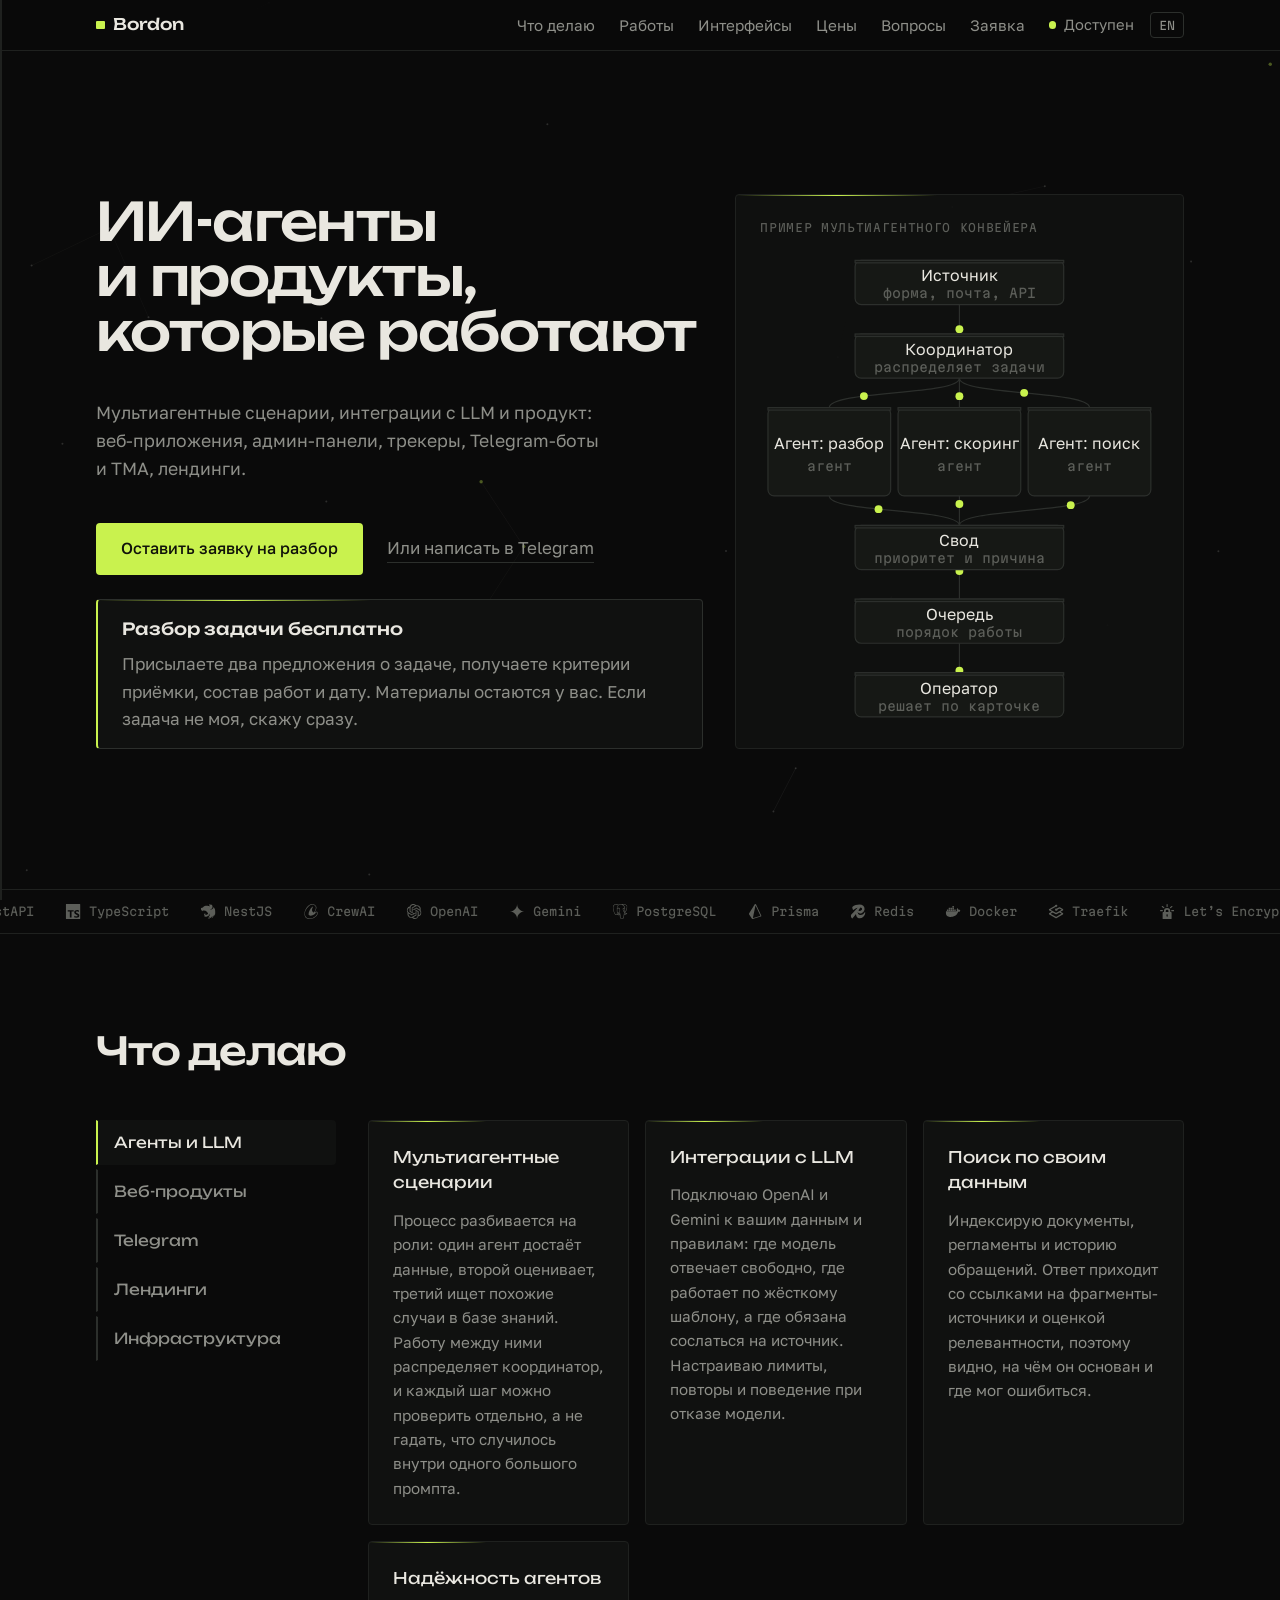
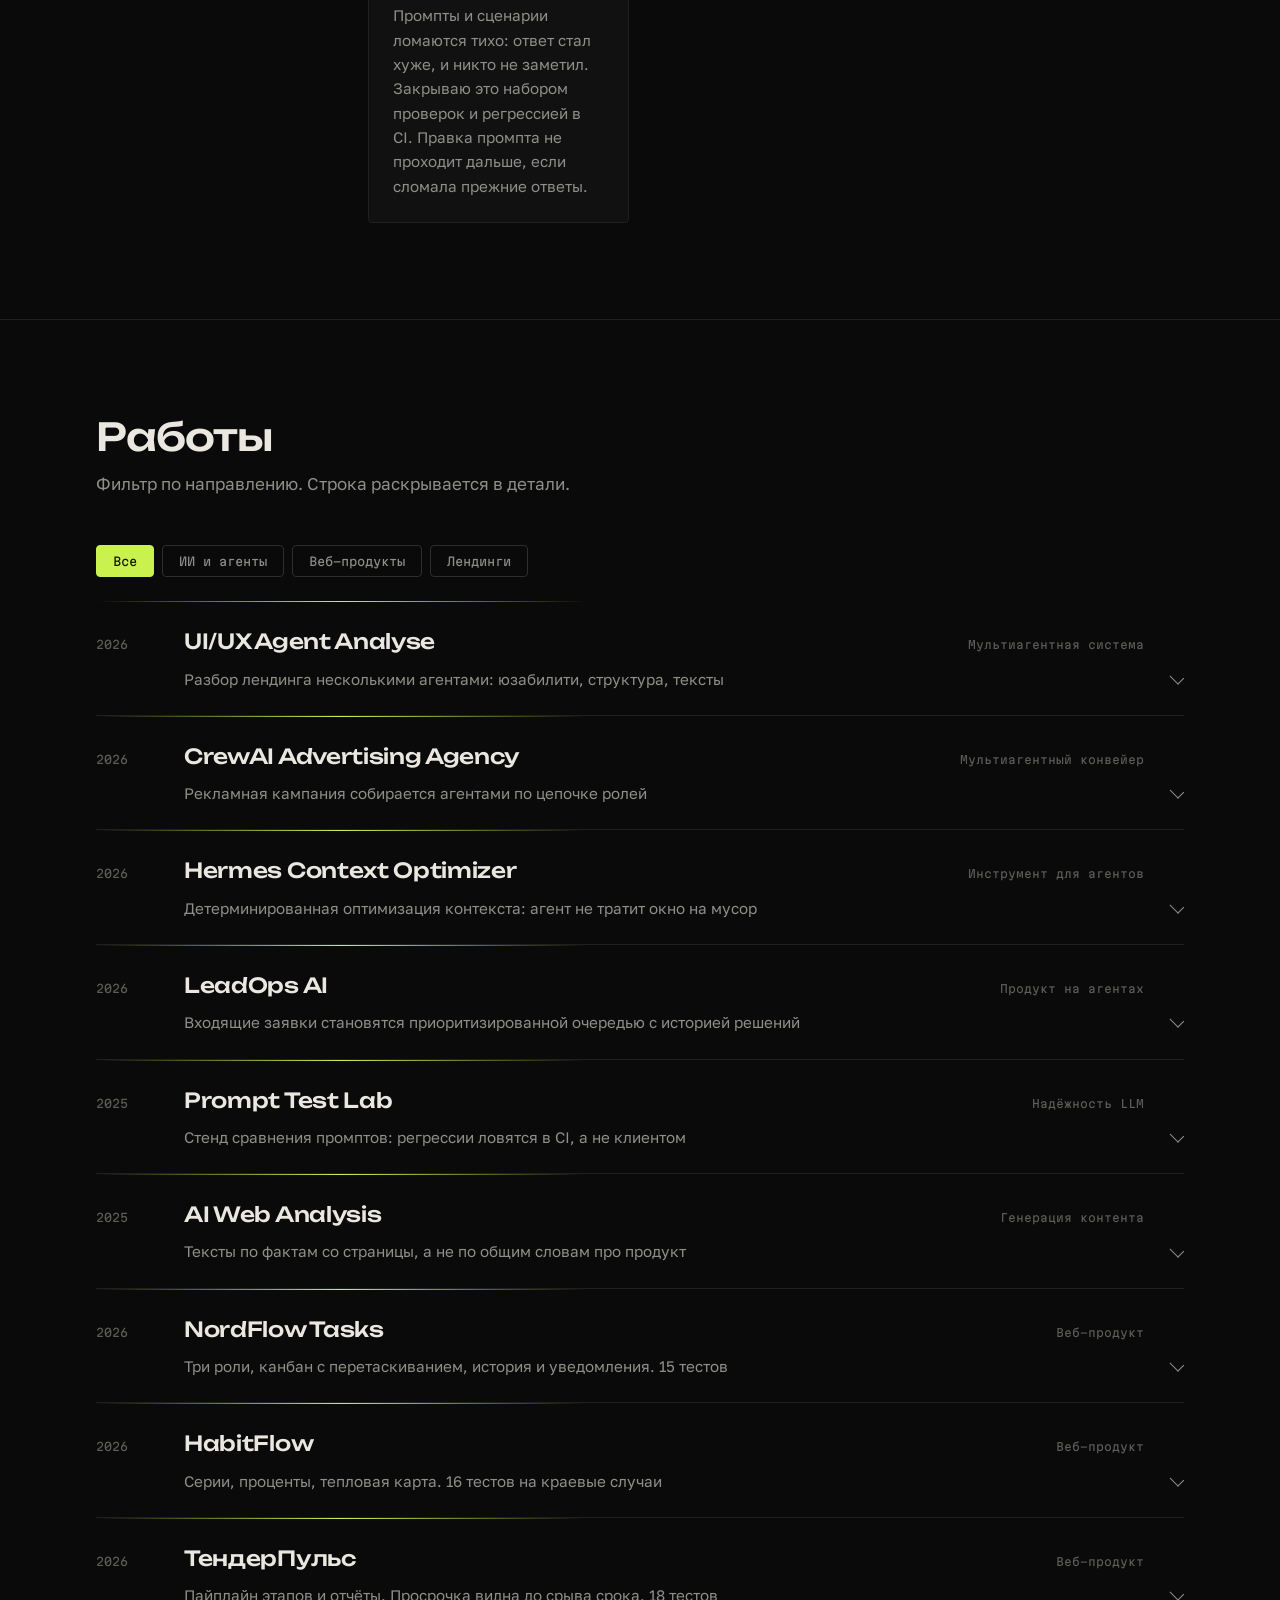
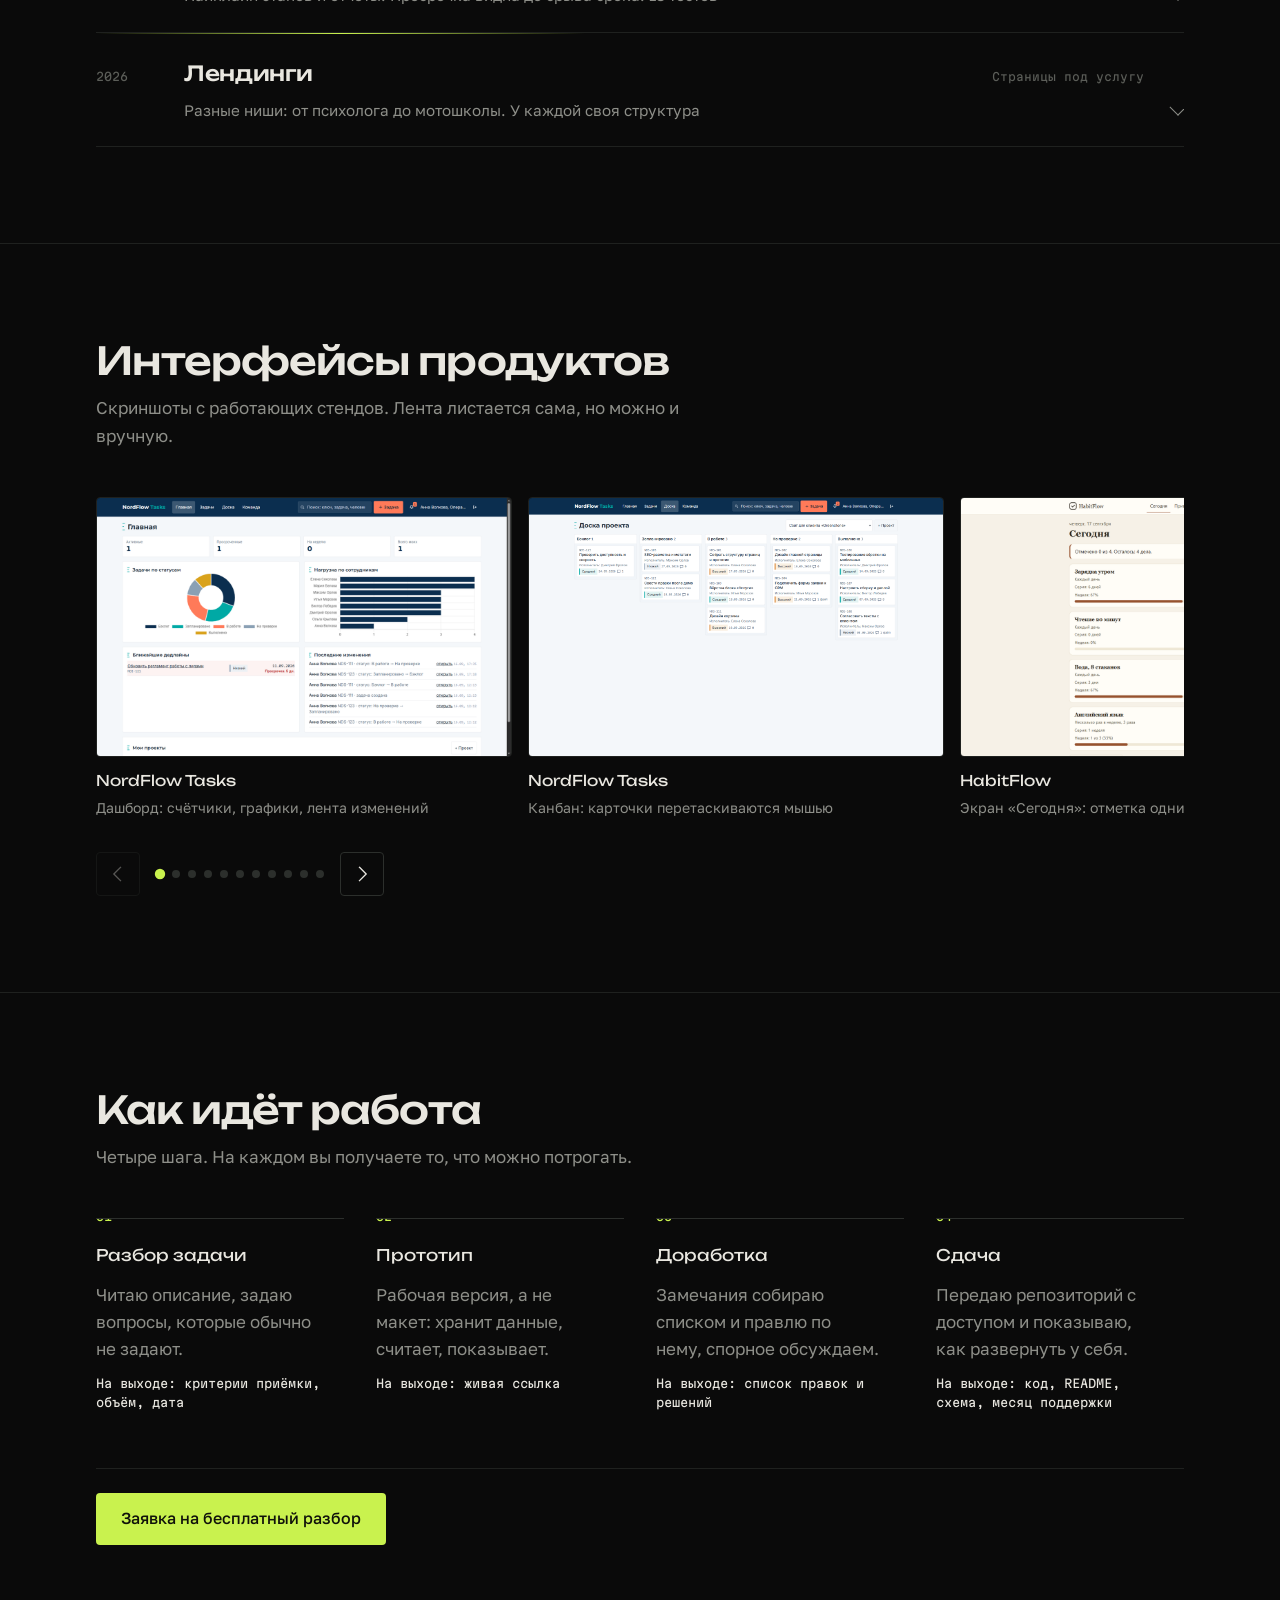
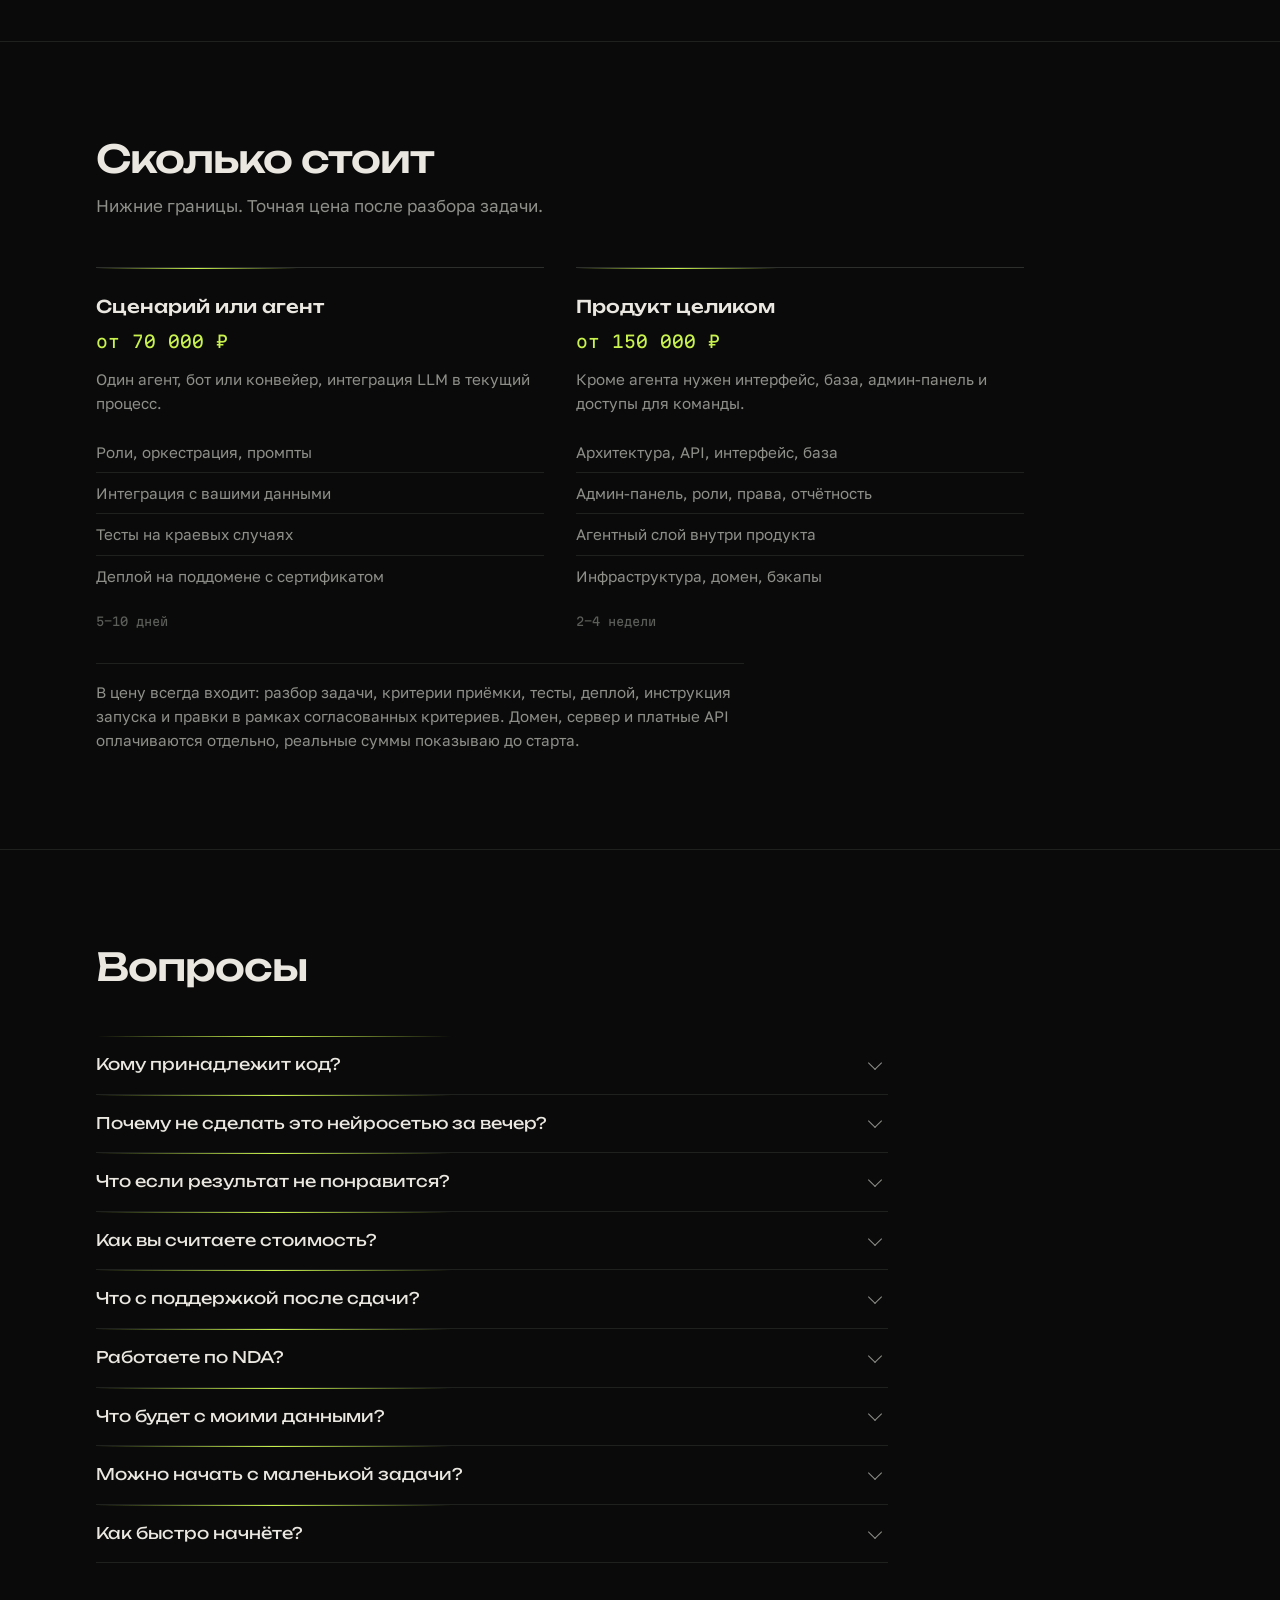
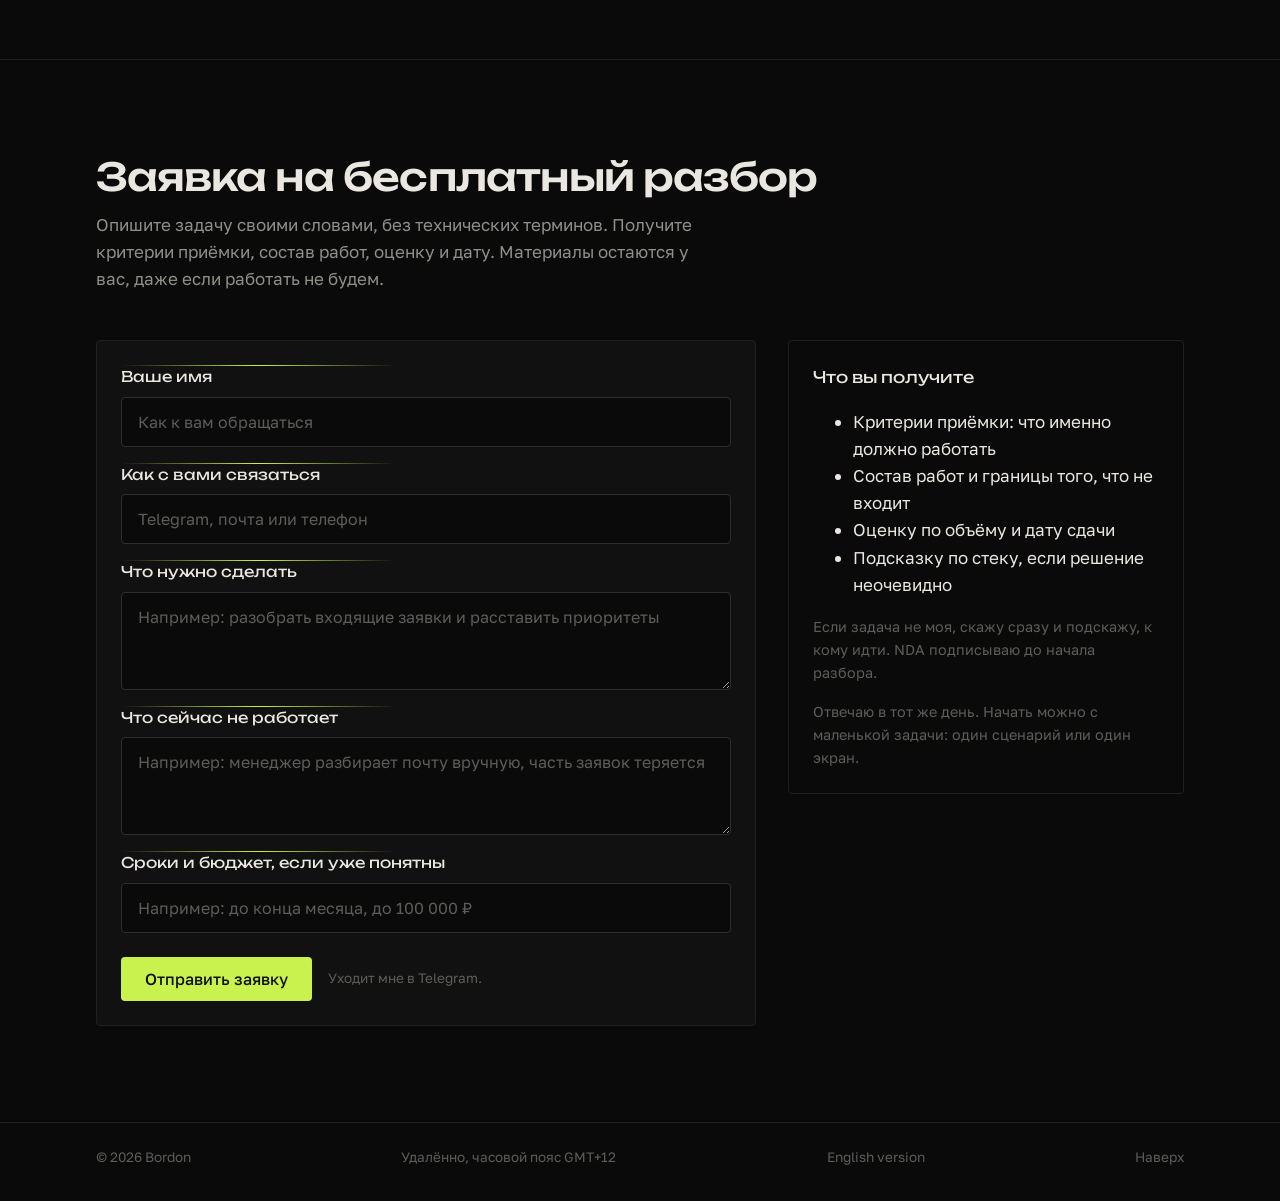
==== index.html @ df8b7627 "Форма: поле имени первым, подсветка на всех блоках, новая подпись на первом экране - в форму заявки " ====
<!doctype html>
<html lang="ru">
<head>
<meta charset="utf-8">
<meta name="viewport" content="width=device-width, initial-scale=1">
<title>Bordon. ИИ-агенты, LLM и продукты под ключ</title>
<meta name="description" content="Проектирую мультиагентные сценарии и LLM-интеграции. Собираю веб-приложения, админ-панели, трекеры, Telegram-боты и мини-аппы, лендинги. Бесплатный разбор задачи.">
<link rel="alternate" hreflang="en" href="en.html">

<link rel="preconnect" href="https://fonts.googleapis.com">
<link rel="preconnect" href="https://fonts.gstatic.com" crossorigin>
<link rel="stylesheet" href="https://fonts.googleapis.com/css2?family=Golos+Text:wght@400;500;600&family=Martian+Mono:wght@400;500&family=Unbounded:wght@400;500;600&display=swap">
<link rel="stylesheet" href="styles.css">
</head>
<body>

<a class="skip" href="#works">К работам</a>

<div class="rail" aria-hidden="true"><span class="rail__fill" id="rail-fill"></span></div>
<div class="bgnet" aria-hidden="true"><canvas id="net-canvas"></canvas></div>

<header class="bar">
  <div class="bar__inner">
    <a class="brand" href="#top"><span class="brand__dot" aria-hidden="true"></span>Bordon</a>

    <nav class="nav" id="nav" aria-label="Основная навигация">
      <a href="#do">Что делаю</a>
      <a href="#works">Работы</a>
      <a href="#shots">Интерфейсы</a>
      <a href="#formats">Цены</a>
      <a href="#faq">Вопросы</a>
      <a href="#brief">Заявка</a>
    </nav>

    <div class="bar__side">
      <span class="avail"><span class="avail__dot" aria-hidden="true"></span>Доступен</span>
      <a class="lang" href="en.html" hreflang="en" lang="en">EN</a>
      <button class="burger" id="burger" type="button" aria-label="Открыть меню" aria-expanded="false" aria-controls="nav">
        <span aria-hidden="true"></span><span aria-hidden="true"></span>
      </button>
    </div>
  </div>
</header>

<main id="top">

  <section class="hero">
    <div class="hero__inner">
      <div class="hero__left">
        <h1 class="hero__title">ИИ-агенты<br>и продукты,<br>которые работают</h1>
        <p class="hero__lead">
          Мультиагентные сценарии, интеграции с LLM и продукт:<br>
          веб-приложения, админ-панели, трекеры, Telegram-боты и ТМА, лендинги.
        </p>
        <div class="hero__actions">
          <a class="btn btn--primary" href="#brief">Оставить заявку на разбор</a>
          <a class="link" href="https://t.me/bordon_ai">Или написать в Telegram</a>
        </div>

        <div class="offer">
          <p class="offer__badge">Разбор задачи бесплатно</p>
          <p class="offer__text">
            Присылаете два предложения о задаче, получаете критерии приёмки, состав работ и дату.
            Материалы остаются у вас. Если задача не моя, скажу сразу.
          </p>
        </div>
      </div>

      <div class="flow">
        <p class="flow__title">Пример мультиагентного конвейера</p>
        <svg class="flowmap" viewBox="0 0 320 384" preserveAspectRatio="xMidYMid meet" role="img" aria-label="Схема конвейера: источник, координатор, три агента, свод, очередь и оператор">
          <defs>
            <path id="v1" d="M160 42 V 66"/>
            <path id="v2" d="M160 102 C 160 116, 54 112, 54 126"/>
            <path id="v3" d="M160 102 V 126"/>
            <path id="v4" d="M160 102 C 160 116, 266 112, 266 126"/>
            <path id="v5" d="M54 198 C 54 212, 160 208, 160 222"/>
            <path id="v6" d="M160 198 V 222"/>
            <path id="v7" d="M266 198 C 266 212, 160 208, 160 222"/>
            <path id="v8" d="M160 258 V 282"/>
            <path id="v9" d="M160 318 V 342"/>
          </defs>

          <g class="wires">
            <use href="#v1"/><use href="#v2"/><use href="#v3"/><use href="#v4"/><use href="#v5"/><use href="#v6"/><use href="#v7"/><use href="#v8"/><use href="#v9"/>
          </g>

          <g class="pulses">
            <circle class="pulse" r="3.2"><animateMotion dur="1.6s" begin="0.18s" repeatCount="indefinite"><mpath href="#v1"/></animateMotion></circle>
            <circle class="pulse" r="3.2"><animateMotion dur="1.6s" begin="0.36s" repeatCount="indefinite"><mpath href="#v2"/></animateMotion></circle>
            <circle class="pulse" r="3.2"><animateMotion dur="1.6s" begin="0.54s" repeatCount="indefinite"><mpath href="#v3"/></animateMotion></circle>
            <circle class="pulse" r="3.2"><animateMotion dur="1.6s" begin="0.72s" repeatCount="indefinite"><mpath href="#v4"/></animateMotion></circle>
            <circle class="pulse" r="3.2"><animateMotion dur="1.6s" begin="0.9s" repeatCount="indefinite"><mpath href="#v5"/></animateMotion></circle>
            <circle class="pulse" r="3.2"><animateMotion dur="1.6s" begin="1.08s" repeatCount="indefinite"><mpath href="#v6"/></animateMotion></circle>
            <circle class="pulse" r="3.2"><animateMotion dur="1.6s" begin="1.26s" repeatCount="indefinite"><mpath href="#v7"/></animateMotion></circle>
            <circle class="pulse" r="3.2"><animateMotion dur="1.6s" begin="1.44s" repeatCount="indefinite"><mpath href="#v8"/></animateMotion></circle>
            <circle class="pulse" r="3.2"><animateMotion dur="1.6s" begin="1.62s" repeatCount="indefinite"><mpath href="#v9"/></animateMotion></circle>
          </g>

          <g class="node node--source">
            <rect x="75" y="6" width="170" height="36" rx="5"/>
            <rect class="node__bar" x="75" y="6" width="170" height="2"/>
            <text x="160" y="23">Источник</text>
            <text class="node__meta" x="160" y="37">форма, почта, API</text>
          </g>

          <g class="node node--hub">
            <rect x="75" y="66" width="170" height="36" rx="5"/>
            <rect class="node__bar" x="75" y="66" width="170" height="2"/>
            <text x="160" y="83">Координатор</text>
            <text class="node__meta" x="160" y="97">распределяет задачи</text>
          </g>

          <g class="node">
            <rect x="75" y="222" width="170" height="36" rx="5"/>
            <rect class="node__bar" x="75" y="222" width="170" height="2"/>
            <text x="160" y="239">Свод</text>
            <text class="node__meta" x="160" y="253">приоритет и причина</text>
          </g>

          <g class="node">
            <rect x="75" y="282" width="170" height="36" rx="5"/>
            <rect class="node__bar" x="75" y="282" width="170" height="2"/>
            <text x="160" y="299">Очередь</text>
            <text class="node__meta" x="160" y="313">порядок работы</text>
          </g>

          <g class="node">
            <rect x="75" y="342" width="170" height="36" rx="5"/>
            <rect class="node__bar" x="75" y="342" width="170" height="2"/>
            <text x="160" y="359">Оператор</text>
            <text class="node__meta" x="160" y="373">решает по карточке</text>
          </g>

          <g class="node node--agent">
            <rect x="4" y="126" width="100" height="72" rx="5"/>
            <rect class="node__bar" x="4" y="126" width="100" height="2"/>
            <text x="54" y="160">Агент: разбор</text>
            <text class="node__meta" x="54" y="178">агент</text>
          </g>

          <g class="node node--agent">
            <rect x="110" y="126" width="100" height="72" rx="5"/>
            <rect class="node__bar" x="110" y="126" width="100" height="2"/>
            <text x="160" y="160">Агент: скоринг</text>
            <text class="node__meta" x="160" y="178">агент</text>
          </g>

          <g class="node node--agent">
            <rect x="216" y="126" width="100" height="72" rx="5"/>
            <rect class="node__bar" x="216" y="126" width="100" height="2"/>
            <text x="266" y="160">Агент: поиск</text>
            <text class="node__meta" x="266" y="178">агент</text>
          </g>
        </svg>
      </div>
    </div>
  </section>

  <section class="stack" aria-label="Стек">
    <div class="stack__row" id="stack-row">
      <div class="stack__track" id="stack-track">
      <span class="tick"><svg class="tick__ico" aria-hidden="true"><use href="img/icons.svg#python"/></svg>Python</span>
      <span class="tick"><svg class="tick__ico" aria-hidden="true"><use href="img/icons.svg#fastapi"/></svg>FastAPI</span>
      <span class="tick"><svg class="tick__ico" aria-hidden="true"><use href="img/icons.svg#typescript"/></svg>TypeScript</span>
      <span class="tick"><svg class="tick__ico" aria-hidden="true"><use href="img/icons.svg#nestjs"/></svg>NestJS</span>
      <span class="tick"><svg class="tick__ico" aria-hidden="true"><use href="img/icons.svg#crewai"/></svg>CrewAI</span>
      <span class="tick"><svg class="tick__ico" aria-hidden="true"><use href="img/icons.svg#openai"/></svg>OpenAI</span>
      <span class="tick"><svg class="tick__ico" aria-hidden="true"><use href="img/icons.svg#googlegemini"/></svg>Gemini</span>
      <span class="tick"><svg class="tick__ico" aria-hidden="true"><use href="img/icons.svg#postgresql"/></svg>PostgreSQL</span>
      <span class="tick"><svg class="tick__ico" aria-hidden="true"><use href="img/icons.svg#prisma"/></svg>Prisma</span>
      <span class="tick"><svg class="tick__ico" aria-hidden="true"><use href="img/icons.svg#redis"/></svg>Redis</span>
      <span class="tick"><svg class="tick__ico" aria-hidden="true"><use href="img/icons.svg#docker"/></svg>Docker</span>
      <span class="tick"><svg class="tick__ico" aria-hidden="true"><use href="img/icons.svg#traefikproxy"/></svg>Traefik</span>
      <span class="tick"><svg class="tick__ico" aria-hidden="true"><use href="img/icons.svg#letsencrypt"/></svg>Let’s Encrypt</span>
      <span class="tick"><svg class="tick__ico" aria-hidden="true"><use href="img/icons.svg#githubactions"/></svg>GitHub Actions</span>
      <span class="tick"><svg class="tick__ico" aria-hidden="true"><use href="img/icons.svg#nodedotjs"/></svg>Node.js</span>
      <span class="tick"><svg class="tick__ico" aria-hidden="true"><use href="img/icons.svg#telegram"/></svg>Telegram</span>
      </div>
    </div>
  </section>

  <section class="do" id="do">
    <div class="wrap">
      <header class="sec">
        <h2>Что делаю</h2>
      </header>

      <div class="tabs" id="do-tabs">
        <div class="tabs__list" role="tablist" aria-label="Направления работы">
          <button class="tabs__tab is-on" role="tab" id="tab-ai" aria-controls="panel-ai" aria-selected="true" tabindex="0">Агенты и LLM</button>
          <button class="tabs__tab" role="tab" id="tab-web" aria-controls="panel-web" aria-selected="false" tabindex="-1">Веб-продукты</button>
          <button class="tabs__tab" role="tab" id="tab-tg" aria-controls="panel-tg" aria-selected="false" tabindex="-1">Telegram</button>
          <button class="tabs__tab" role="tab" id="tab-landing" aria-controls="panel-landing" aria-selected="false" tabindex="-1">Лендинги</button>
          <button class="tabs__tab" role="tab" id="tab-infra" aria-controls="panel-infra" aria-selected="false" tabindex="-1">Инфраструктура</button>
        </div>

        <div class="tabs__panels">
          <div class="tabs__panel is-on" role="tabpanel" id="panel-ai" aria-labelledby="tab-ai" tabindex="0">
            <div class="cards">
              <article class="mini">
                <h3>Мультиагентные сценарии</h3>
                <p>Процесс разбивается на роли: один агент достаёт данные, второй оценивает, третий ищет похожие случаи в базе знаний. Работу между ними распределяет координатор, и каждый шаг можно проверить отдельно, а не гадать, что случилось внутри одного большого промпта.</p>
              </article>
              <article class="mini">
                <h3>Интеграции с LLM</h3>
                <p>Подключаю OpenAI и Gemini к вашим данным и правилам: где модель отвечает свободно, где работает по жёсткому шаблону, а где обязана сослаться на источник. Настраиваю лимиты, повторы и поведение при отказе модели.</p>
              </article>
              <article class="mini">
                <h3>Поиск по своим данным</h3>
                <p>Индексирую документы, регламенты и историю обращений. Ответ приходит со ссылками на фрагменты-источники и оценкой релевантности, поэтому видно, на чём он основан и где мог ошибиться.</p>
              </article>
              <article class="mini">
                <h3>Надёжность агентов</h3>
                <p>Промпты и сценарии ломаются тихо: ответ стал хуже, и никто не заметил. Закрываю это набором проверок и регрессией в CI. Правка промпта не проходит дальше, если сломала прежние ответы.</p>
              </article>
            </div>
          </div>

          <div class="tabs__panel" role="tabpanel" id="panel-web" aria-labelledby="tab-web" tabindex="0" hidden>
            <div class="cards">
              <article class="mini">
                <h3>Веб-приложения</h3>
                <p>Полноценные приложения под процесс: авторизация, роли, база данных, загрузка файлов, экспорт, интеграции с внешними сервисами. Работает в браузере без установки, открывается с телефона.</p>
              </article>
              <article class="mini">
                <h3>Административные панели</h3>
                <p>Внутренний инструмент для команды: справочники, модерация, массовые операции, права по ролям, журнал действий. То, что обычно живёт в таблицах и переписке, переезжает в один экран.</p>
              </article>
              <article class="mini">
                <h3>Дашборды и отчётность</h3>
                <p>Воронки, сроки, загрузка исполнителей, сравнение периодов, выгрузка в таблицу. Считаю на стороне сервера, чтобы цифры совпадали у всех, а не зависели от выгрузки в Excel.</p>
              </article>
              <article class="mini">
                <h3>Мини-CRM и трекеры</h3>
                <p>Контакты, сделки, этапы, история касаний, задачи и канбан со сроками. Роли администратора, менеджера и исполнителя: каждый видит только своё и не может залезть в чужое.</p>
              </article>
            </div>
          </div>

          <div class="tabs__panel" role="tabpanel" id="panel-tg" aria-labelledby="tab-tg" tabindex="0" hidden>
            <div class="cards">
              <article class="mini">
                <h3>Боты</h3>
                <p>Приём заявок, уведомления по событиям и срокам, воронки анонсов, ответы по базе знаний. С кэшем и логированием, чтобы при сбое было видно, что именно пришло и что ушло.</p>
              </article>
              <article class="mini">
                <h3>Мини-аппы</h3>
                <p>Интерфейс внутри Telegram: формы, списки, карточки, оплата. Не нужна установка приложения и отдельный аккаунт, а данные приходят с того же бэкенда, что и в вебе.</p>
              </article>
              <article class="mini">
                <h3>Связка с бэкендом</h3>
                <p>Бот работает с вашим API, базой и внешними сервисами, а не живёт отдельной игрушкой. Один источник правды: изменения в вебе сразу видны в боте.</p>
              </article>
              <article class="mini">
                <h3>Доступы и роли</h3>
                <p>Кто видит заявки, кто меняет статусы, кто выгружает данные. Ограничения проверяются на сервере, а не спрятаны в кнопках интерфейса.</p>
              </article>
            </div>
          </div>

          <div class="tabs__panel" role="tabpanel" id="panel-landing" aria-labelledby="tab-landing" tabindex="0" hidden>
            <div class="cards">
              <article class="mini">
                <h3>Структура под нишу</h3>
                <p>Порядок блоков и аргументы собираются под конкретную аудиторию: у психолога, кофейни и платёжного сервиса они разные. Проверено на пяти живых страницах.</p>
              </article>
              <article class="mini">
                <h3>Форма заявки</h3>
                <p>Заявка с уведомлением, выгрузкой и защитой от спама. Видно, откуда пришёл человек и что он хотел, а не просто «новая заявка».</p>
              </article>
              <article class="mini">
                <h3>Скорость и адаптив</h3>
                <p>От 320 пикселей, проверка в Safari и на реальном телефоне. Без тяжёлых конструкторов: страница открывается быстро на мобильном интернете.</p>
              </article>
              <article class="mini">
                <h3>Аналитика</h3>
                <p>Цели на отправку формы и переходы, подключение метрики, разметка для поиска. Чтобы было видно, работает ли страница, а не «вроде красиво».</p>
              </article>
            </div>
          </div>

          <div class="tabs__panel" role="tabpanel" id="panel-infra" aria-labelledby="tab-infra" tabindex="0" hidden>
            <div class="cards">
              <article class="mini">
                <h3>Контейнеры и развёртывание</h3>
                <p>Приложение упаковано в образ и поднимается одной командой на любом сервере. Пересборка и перезапуск скриптом: старый контейнер работает до готовности нового.</p>
              </article>
              <article class="mini">
                <h3>Домены и сертификаты</h3>
                <p>Обратный прокси, маршрутизация по доменам, HTTPS с автоматическим продлением. Плюс перенаправление с http на https и заголовки безопасности.</p>
              </article>
              <article class="mini">
                <h3>Базы и данные</h3>
                <p>PostgreSQL с миграциями, регулярные резервные копии, отдельные окружения для разработки и продакшена. Миграции накатываются скриптом, а не руками.</p>
              </article>
              <article class="mini">
                <h3>Наблюдаемость</h3>
                <p>Эндпоинты здоровья для базы и приложения, логи контейнеров, сбор метрик и алерты на падение. При сбое видно, что именно упало, а не «сайт не работает».</p>
              </article>
              <article class="mini">
                <h3>Непрерывная поставка</h3>
                <p>Проверки и тесты в CI на каждый коммит, сборка образа, автоматический деплой. Ошибка ловится до продакшена, а не после.</p>
              </article>
              <article class="mini">
                <h3>Передача и документация</h3>
                <p>README с запуском, схема данных, описание переменных окружения и инструкция по обновлению. Чтобы проект можно было передать другой команде, а не только мне.</p>
              </article>
            </div>
          </div>
        </div>
      </div>
    </div>
  </section>

  <section class="works" id="works">
    <div class="wrap">
      <header class="sec">
        <h2>Работы</h2>
        <p class="sec__lead">Фильтр по направлению. Строка раскрывается в детали.</p>
      </header>

      <div class="filters" role="group" aria-label="Фильтр кейсов">
        <button class="chip is-on" data-filter="all" aria-pressed="true">Все</button>
        <button class="chip" data-filter="ai" aria-pressed="false">ИИ и агенты</button>
        <button class="chip" data-filter="web" aria-pressed="false">Веб-продукты</button>
        <button class="chip" data-filter="landing" aria-pressed="false">Лендинги</button>
      </div>

      <div class="cases" id="cases">

        <details class="case" data-cat="ai">
          <summary class="case__head">
            <span class="case__year">2026</span>
            <span class="case__title">UI/UX Agent Analyse</span>
            <span class="case__cat">Мультиагентная система</span>
            <span class="case__sum">Разбор лендинга несколькими агентами: юзабилити, структура, тексты</span>
            <span class="case__more" aria-hidden="true"></span>
          </summary>
          <div class="case__body">
            <p class="case__what">Система разбирает страницу по частям: юзабилити, структура, конверсионные места, тексты. Несколько агентов с разными ролями, результат складывается в один разбор.</p>
            <p class="case__value"><span class="case__label">Зачем заказчику</span>Аудит без ручного просмотра. Замечания привязаны к конкретным блокам, а не к общим ощущениям.</p>
            <ul class="tags"><li>Python</li><li>оркестрация агентов</li><li>LLM</li><li>Docker</li></ul>
            <a class="case__go" href="https://github.com/ai4bordon/ui-ux-agent-analise">Открыть на GitHub</a>
          </div>
        </details>

        <details class="case" data-cat="ai">
          <summary class="case__head">
            <span class="case__year">2026</span>
            <span class="case__title">CrewAI Advertising Agency</span>
            <span class="case__cat">Мультиагентный конвейер</span>
            <span class="case__sum">Рекламная кампания собирается агентами по цепочке ролей</span>
            <span class="case__more" aria-hidden="true"></span>
          </summary>
          <div class="case__body">
            <p class="case__what">У каждого агента своя роль и зона ответственности. Работа передаётся по цепочке от стратегии к текстам и креативам.</p>
            <p class="case__value"><span class="case__label">Зачем заказчику</span>Видно, на каком шаге получилось плохо. Можно заменить один шаг, не переделывая весь процесс.</p>
            <ul class="tags"><li>CrewAI</li><li>Python</li><li>LLM</li></ul>
            <a class="case__go" href="https://github.com/ai4bordon/crewai-advertising-agency">Открыть на GitHub</a>
          </div>
        </details>

        <details class="case" data-cat="ai">
          <summary class="case__head">
            <span class="case__year">2026</span>
            <span class="case__title">Hermes Context Optimizer</span>
            <span class="case__cat">Инструмент для агентов</span>
            <span class="case__sum">Детерминированная оптимизация контекста: агент не тратит окно на мусор</span>
            <span class="case__more" aria-hidden="true"></span>
          </summary>
          <div class="case__body">
            <p class="case__what">Плагин для Hermes Agent. Оптимизирует контекст инструментов так, что одинаковый вход даёт одинаковый результат.</p>
            <p class="case__value"><span class="case__label">Зачем заказчику</span>Именно из-за этого агенты в проде ведут себя по-разному на одинаковых запросах. Здесь поведение воспроизводимо.</p>
            <ul class="tags"><li>Python</li><li>Hermes Agent</li><li>Apache-2.0</li><li>тесты</li></ul>
            <a class="case__go" href="https://github.com/ai4bordon/hermes-context-optimizer">Открыть на GitHub</a>
          </div>
        </details>

        <details class="case" data-cat="ai">
          <summary class="case__head">
            <span class="case__year">2026</span>
            <span class="case__title">LeadOps AI</span>
            <span class="case__cat">Продукт на агентах</span>
            <span class="case__sum">Входящие заявки становятся приоритизированной очередью с историей решений</span>
            <span class="case__more" aria-hidden="true"></span>
          </summary>
          <div class="case__body">
            <p class="case__what">Конвейер обработки лидов: источники, сырые сигналы, скоринг, очередь и операторские действия на одном API. Отдельный слой поиска по базе знаний с выдачей источников.</p>
            <p class="case__value"><span class="case__label">Зачем заказчику</span>Не нужно листать почту и таблицы, чтобы понять, что делать первым. Решения оператора фиксируются в истории.</p>
            <p class="case__note">Стенд развёрнут на отдельном сервере и закрыт от публичного доступа. Покажу на созвоне или пришлю доступ по запросу.</p>
            <ul class="tags"><li>NestJS</li><li>Prisma</li><li>PostgreSQL</li><li>LightRAG</li><li>Docker</li></ul>
          </div>
        </details>

        <details class="case" data-cat="ai">
          <summary class="case__head">
            <span class="case__year">2025</span>
            <span class="case__title">Prompt Test Lab</span>
            <span class="case__cat">Надёжность LLM</span>
            <span class="case__sum">Стенд сравнения промптов: регрессии ловятся в CI, а не клиентом</span>
            <span class="case__more" aria-hidden="true"></span>
          </summary>
          <div class="case__body">
            <p class="case__what">Ответы сохраняются и сравниваются между версиями промпта. Проверка идёт автоматически, при каждом изменении.</p>
            <p class="case__value"><span class="case__label">Зачем заказчику</span>Правка промпта не ломает прежние ответы тихо. Поломка видна до выката.</p>
            <ul class="tags"><li>Python</li><li>GitHub Actions</li><li>тесты</li></ul>
            <a class="case__go" href="https://github.com/ai4bordon/prompt_test">Открыть на GitHub</a>
          </div>
        </details>

        <details class="case" data-cat="ai">
          <summary class="case__head">
            <span class="case__year">2025</span>
            <span class="case__title">AI Web Analysis</span>
            <span class="case__cat">Генерация контента</span>
            <span class="case__sum">Тексты по фактам со страницы, а не по общим словам про продукт</span>
            <span class="case__more" aria-hidden="true"></span>
          </summary>
          <div class="case__body">
            <p class="case__what">Сначала разбор веб-страницы, потом генерация постов через OpenAI API по извлечённым фактам.</p>
            <p class="case__value"><span class="case__label">Зачем заказчику</span>Меньше правок после того, как клиент прочитал очередные «инновационные решения».</p>
            <ul class="tags"><li>Python</li><li>OpenAI API</li></ul>
            <a class="case__go" href="https://github.com/ai4bordon/aI_web_analysis">Открыть на GitHub</a>
          </div>
        </details>

        <details class="case" data-cat="web">
          <summary class="case__head">
            <span class="case__year">2026</span>
            <span class="case__title">NordFlow Tasks</span>
            <span class="case__cat">Веб-продукт</span>
            <span class="case__sum">Три роли, канбан с перетаскиванием, история и уведомления. 15 тестов</span>
            <span class="case__more" aria-hidden="true"></span>
          </summary>
          <div class="case__body">
            <p class="case__what">Трекер проектов и задач: разная видимость данных для трёх ролей, канбан, история изменений, уведомления, поиск с учётом буквы «ё».</p>
            <p class="case__value"><span class="case__label">Зачем заказчику</span>Команда видит задачи, сроки и загрузку в одном месте. Ноль внешних зависимостей: только стандартная библиотека Node.</p>
            <ul class="tags"><li>Node.js</li><li>SQLite</li><li>15 тестов</li></ul>
            <a class="case__go" href="https://nordflow.veynx.xyz/">Открыть живой стенд</a>
          </div>
        </details>

        <details class="case" data-cat="web">
          <summary class="case__head">
            <span class="case__year">2026</span>
            <span class="case__title">HabitFlow</span>
            <span class="case__cat">Веб-продукт</span>
            <span class="case__sum">Серии, проценты, тепловая карта. 16 тестов на краевые случаи</span>
            <span class="case__more" aria-hidden="true"></span>
          </summary>
          <div class="case__body">
            <p class="case__what">Трекер привычек: отметка одним нажатием, текущая и лучшая серия, тепловая карта по дням, архив с историей. Отмена отметки пересчитывает статистику.</p>
            <p class="case__value"><span class="case__label">Зачем заказчику</span>Видно, где привычка ломается. Серия не рвётся, пока день не закончился, поэтому статистика не врёт.</p>
            <ul class="tags"><li>Node.js</li><li>Web</li><li>16 тестов</li></ul>
            <a class="case__go" href="https://habitflow.veynx.xyz/">Открыть живой стенд</a>
          </div>
        </details>

        <details class="case" data-cat="web">
          <summary class="case__head">
            <span class="case__year">2026</span>
            <span class="case__title">ТендерПульс</span>
            <span class="case__cat">Веб-продукт</span>
            <span class="case__sum">Пайплайн этапов и отчёты. Просрочка видна до срыва срока. 18 тестов</span>
            <span class="case__more" aria-hidden="true"></span>
          </summary>
          <div class="case__body">
            <p class="case__what">Трекер этапов заказов: фиксированный пайплайн с историей переходов, назначение исполнителей, отчёты по воронке, времени этапа и загрузке.</p>
            <p class="case__value"><span class="case__label">Зачем заказчику</span>Просрочка считается по сроку этапа, а не заказа целиком, поэтому видна заранее.</p>
            <ul class="tags"><li>Node.js</li><li>Web</li><li>18 тестов</li></ul>
            <a class="case__go" href="https://tenderpulse.veynx.xyz/">Открыть живой стенд</a>
          </div>
        </details>

        <details class="case" data-cat="landing">
          <summary class="case__head">
            <span class="case__year">2026</span>
            <span class="case__title">Лендинги</span>
            <span class="case__cat">Страницы под услугу</span>
            <span class="case__sum">Разные ниши: от психолога до мотошколы. У каждой своя структура</span>
            <span class="case__more" aria-hidden="true"></span>
          </summary>
          <div class="case__body">
            <p class="case__what">Психолог и коуч, кофейня с заказом онлайн, платёжный шлюз для LatAm, маркетинговое агентство, мотошкола в Санкт-Петербурге.</p>
            <p class="case__value"><span class="case__label">Зачем заказчику</span>Быстрый способ проверить спрос: страница, форма, заявки. Разные ниши показывают, что структура подбирается под аудиторию.</p>
            <ul class="tags links">
              <li><a href="https://l1.veynx.xyz/">Психолог и коуч</a></li>
              <li><a href="https://l2.veynx.xyz/">Кофейня «Аромат»</a></li>
              <li><a href="https://l3.veynx.xyz/">RutaPay, платёжный шлюз в LatAm</a></li>
              <li><a href="https://l4.veynx.xyz/">Northern Monkey, маркетинговое агентство</a></li>
              <li><a href="https://l5.veynx.xyz/">Мотошкола «Трек»</a></li>
            </ul>
          </div>
        </details>

      </div>
    </div>
  </section>

  <section class="shots" id="shots">
    <div class="wrap">
      <header class="sec">
        <h2>Интерфейсы продуктов</h2>
        <p class="sec__lead">Скриншоты с работающих стендов. Лента листается сама, но можно и вручную.</p>
      </header>

      <div class="carousel" id="carousel">
        <ul class="carousel__track" id="carousel-track">
          <li class="slide"><a href="https://nordflow.veynx.xyz/"><img src="img/nordflow.png" alt="NordFlow Tasks, дашборд" loading="lazy"><span class="slide__cap"><b>NordFlow Tasks</b>Дашборд: счётчики, графики, лента изменений</span></a></li>
          <li class="slide"><a href="https://nordflow.veynx.xyz/"><img src="img/nordflow-board.png" alt="NordFlow Tasks, канбан" loading="lazy"><span class="slide__cap"><b>NordFlow Tasks</b>Канбан: карточки перетаскиваются мышью</span></a></li>
          <li class="slide"><a href="https://habitflow.veynx.xyz/"><img src="img/habitflow.png" alt="HabitFlow, экран Сегодня" loading="lazy"><span class="slide__cap"><b>HabitFlow</b>Экран «Сегодня»: отметка одним нажатием</span></a></li>
          <li class="slide"><a href="https://habitflow.veynx.xyz/"><img src="img/habitflow-detail.png" alt="HabitFlow, карточка привычки" loading="lazy"><span class="slide__cap"><b>HabitFlow</b>Серии, проценты, тепловая карта</span></a></li>
          <li class="slide"><a href="https://tenderpulse.veynx.xyz/"><img src="img/tenderpulse.png" alt="ТендерПульс, дашборд" loading="lazy"><span class="slide__cap"><b>ТендерПульс</b>Воронка этапов с суммами</span></a></li>
          <li class="slide"><a href="https://tenderpulse.veynx.xyz/"><img src="img/tenderpulse-orders.png" alt="ТендерПульс, список заказов" loading="lazy"><span class="slide__cap"><b>ТендерПульс</b>Заказы: фильтры и просрочка</span></a></li>
          <li class="slide"><a href="https://l1.veynx.xyz/"><img src="img/l1.png" alt="Лендинг психолога" loading="lazy"><span class="slide__cap"><b>Психолог и коуч</b>Личная страница с записью</span></a></li>
          <li class="slide"><a href="https://l2.veynx.xyz/"><img src="img/l2.png" alt="Лендинг кофейни" loading="lazy"><span class="slide__cap"><b>Кофейня «Аромат»</b>Заказ онлайн, забор через 15 минут</span></a></li>
          <li class="slide"><a href="https://l3.veynx.xyz/"><img src="img/l3.png" alt="Лендинг платёжного шлюза" loading="lazy"><span class="slide__cap"><b>RutaPay</b>Платёжный шлюз для LatAm</span></a></li>
          <li class="slide"><a href="https://l4.veynx.xyz/"><img src="img/l4.png" alt="Лендинг маркетингового агентства" loading="lazy"><span class="slide__cap"><b>Northern Monkey</b>Лендинг маркетингового агентства</span></a></li>
          <li class="slide"><a href="https://l5.veynx.xyz/"><img src="img/l5.png" alt="Лендинг мотошколы" loading="lazy"><span class="slide__cap"><b>Мотошкола «Трек»</b>Набор на обучение</span></a></li>
        </ul>

        <div class="carousel__nav">
          <button class="cbtn" id="prev" type="button" aria-label="Предыдущий экран">
            <svg viewBox="0 0 24 24" aria-hidden="true"><path d="M15 4 7 12l8 8" fill="none" stroke="currentColor" stroke-width="1.6" stroke-linecap="square"/></svg>
          </button>
          <div class="dots" id="dots" role="group" aria-label="Переход к экрану"></div>
          <button class="cbtn" id="next" type="button" aria-label="Следующий экран">
            <svg viewBox="0 0 24 24" aria-hidden="true"><path d="M9 4l8 8-8 8" fill="none" stroke="currentColor" stroke-width="1.6" stroke-linecap="square"/></svg>
          </button>
        </div>
      </div>
    </div>
  </section>

  <section class="approach" id="approach">
    <div class="wrap">
      <header class="sec">
        <h2>Как идёт работа</h2>
        <p class="sec__lead">Четыре шага. На каждом вы получаете то, что можно потрогать.</p>
      </header>

      <ol class="steps">
        <li class="step">
          <h3>Разбор задачи</h3>
          <p>Читаю описание, задаю вопросы, которые обычно не задают.</p>
          <p class="step__out">На выходе: критерии приёмки, объём, дата</p>
        </li>
        <li class="step">
          <h3>Прототип</h3>
          <p>Рабочая версия, а не макет: хранит данные, считает, показывает.</p>
          <p class="step__out">На выходе: живая ссылка</p>
        </li>
        <li class="step">
          <h3>Доработка</h3>
          <p>Замечания собираю списком и правлю по нему, спорное обсуждаем.</p>
          <p class="step__out">На выходе: список правок и решений</p>
        </li>
        <li class="step">
          <h3>Сдача</h3>
          <p>Передаю репозиторий с доступом и показываю, как развернуть у себя.</p>
          <p class="step__out">На выходе: код, README, схема, месяц поддержки</p>
        </li>
      </ol>

      <p class="cta-row"><a class="btn btn--primary" href="#brief">Заявка на бесплатный разбор</a></p>
    </div>
  </section>

  <section class="formats" id="formats">
    <div class="wrap">
      <header class="sec">
        <h2>Сколько стоит</h2>
        <p class="sec__lead">Нижние границы. Точная цена после разбора задачи.</p>
      </header>

      <div class="plans">
        <article class="plan">
          <h3>Сценарий или агент</h3>
          <p class="plan__price">от 70 000 ₽</p>
          <p class="plan__what">Один агент, бот или конвейер, интеграция LLM в текущий процесс.</p>
          <ul>
            <li>Роли, оркестрация, промпты</li>
            <li>Интеграция с вашими данными</li>
            <li>Тесты на краевых случаях</li>
            <li>Деплой на поддомене с сертификатом</li>
          </ul>
          <p class="plan__time">5–10 дней</p>
        </article>

        <article class="plan">
          <h3>Продукт целиком</h3>
          <p class="plan__price">от 150 000 ₽</p>
          <p class="plan__what">Кроме агента нужен интерфейс, база, админ-панель и доступы для команды.</p>
          <ul>
            <li>Архитектура, API, интерфейс, база</li>
            <li>Админ-панель, роли, права, отчётность</li>
            <li>Агентный слой внутри продукта</li>
            <li>Инфраструктура, домен, бэкапы</li>
          </ul>
          <p class="plan__time">2–4 недели</p>
        </article>
      </div>

      <p class="plans__note">
        В цену всегда входит: разбор задачи, критерии приёмки, тесты, деплой, инструкция запуска
        и правки в рамках согласованных критериев. Домен, сервер и платные API оплачиваются отдельно,
        реальные суммы показываю до старта.
      </p>
    </div>
  </section>

  <section class="faq" id="faq">
    <div class="wrap">
      <header class="sec">
        <h2>Вопросы</h2>
      </header>

      <div class="qa">
        <details class="qa__item">
          <summary>Кому принадлежит код?</summary>
          <p>Вам. Передаю репозиторий с доступом и правами на ваш аккаунт или организацию. Лицензий, которые мешают распоряжаться кодом, не использую.</p>
        </details>
        <details class="qa__item">
          <summary>Почему не сделать это нейросетью за вечер?</summary>
          <p>Можно, я так и работаю. Разница в проверке: нейросеть выдаёт первое похожее решение, а работа состоит в том, чтобы найти краевые случаи, закрыть их тестами и сделать поведение воспроизводимым.</p>
        </details>
        <details class="qa__item">
          <summary>Что если результат не понравится?</summary>
          <p>Правки в рамках согласованных критериев входят в цену. Если на прототипе видно, что задумка не работает, мы это признаём и меняем подход, а не доводим до сдачи.</p>
        </details>
        <details class="qa__item">
          <summary>Как вы считаете стоимость?</summary>
          <p>По объёму работ, а не по часам и не «на глаз». После разбора задачи вы видите состав: что входит, что нет, сколько это занимает. Если объём меняется в процессе, вы узнаёте об этом до того, как я приступлю.</p>
        </details>
        <details class="qa__item">
          <summary>Что с поддержкой после сдачи?</summary>
          <p>Месяц входит: правлю то, что сломалось по моей вине, и отвечаю по запуску. Дальше по часам или подписке, считаем отдельно и заранее.</p>
        </details>
        <details class="qa__item">
          <summary>Работаете по NDA?</summary>
          <p>Да. NDA подписываю до начала разбора, если это нужно. Коммерческие проекты и работы под NDA покажу по запросу, публично не выкладываю.</p>
        </details>
        <details class="qa__item">
          <summary>Что будет с моими данными?</summary>
          <p>Данные для прототипа беру только те, что вы передали, и не использую их в других проектах. После сдачи доступы отзываются, копии у меня не остаются.</p>
        </details>
        <details class="qa__item">
          <summary>Можно начать с маленькой задачи?</summary>
          <p>Да, и это разумно. Первым шагом часто идёт один сценарий или один экран: проверяем подход на живом прототипе, потом расширяем. Так риск меньше у обеих сторон.</p>
        </details>
        <details class="qa__item">
          <summary>Как быстро начнёте?</summary>
          <p>Готов начать на этой неделе. Дату сдачи называю после разбора задачи и не двигаю молча: если срок поедет, вы узнаете об этом сразу.</p>
        </details>
      </div>
    </div>
  </section>

  <section class="brief" id="brief">
    <div class="wrap">
      <header class="sec">
        <h2>Заявка на бесплатный разбор</h2>
        <p class="sec__lead">
          Опишите задачу своими словами, без технических терминов. Получите критерии приёмки,
          состав работ, оценку и дату. Материалы остаются у вас, даже если работать не будем.
        </p>
      </header>

      <div class="brief__grid">
        <form class="brief__form" id="brief-form" novalidate>
          <div class="field">
            <label for="b-name">Ваше имя</label>
            <input id="b-name" name="name" type="text" autocomplete="name" placeholder="Как к вам обращаться" required>
          </div>

          <div class="field">
            <label for="b-contact">Как с вами связаться</label>
            <input id="b-contact" name="contact" type="text" autocomplete="email" placeholder="Telegram, почта или телефон" required>
          </div>

          <div class="field">
            <label for="b-task">Что нужно сделать</label>
            <textarea id="b-task" name="task" rows="3" placeholder="Например: разобрать входящие заявки и расставить приоритеты" required></textarea>
          </div>

          <div class="field">
            <label for="b-pain">Что сейчас не работает</label>
            <textarea id="b-pain" name="pain" rows="3" placeholder="Например: менеджер разбирает почту вручную, часть заявок теряется"></textarea>
          </div>

          <div class="field">
            <label for="b-limits">Сроки и бюджет, если уже понятны</label>
            <input id="b-limits" name="limits" type="text" placeholder="Например: до конца месяца, до 100 000 ₽">
          </div>

          <div class="field field--trap" aria-hidden="true">
            <input id="b-trap" name="trap" type="text" tabindex="-1" autocomplete="off">
          </div>

          <p class="brief__err" id="b-err" hidden></p>

          <div class="brief__actions">
            <button class="btn btn--primary" type="submit">Отправить заявку</button>
            <p class="brief__hint">Уходит мне в Telegram.</p>
          </div>

          <div class="brief__next" id="b-sent" hidden>
            <p class="brief__next-title">Заявка отправлена</p>
            <p class="brief__next-text">Разберу её и отвечу в тот же день. Если удобнее в Telegram, напишите туда же.</p>
            <p><a class="btn btn--primary" href="https://t.me/bordon_ai">Открыть Telegram</a></p>
          </div>

          <div class="brief__next" id="b-fallback" hidden>
            <p class="brief__next-title">Заявка готова</p>
            <p class="brief__next-text">Текст скопирован. Откройте Telegram, вставьте его в чат и отправьте.</p>
            <p><a class="btn btn--primary" href="https://t.me/bordon_ai">Открыть Telegram</a></p>
            <label class="brief__next-label" for="b-text">Текст заявки, если понадобится скопировать вручную</label>
            <textarea id="b-text" rows="7" readonly></textarea>
          </div>
        </form>

        <aside class="brief__side">
          <h3>Что вы получите</h3>
          <ul class="ticks">
            <li>Критерии приёмки: что именно должно работать</li>
            <li>Состав работ и границы того, что не входит</li>
            <li>Оценку по объёму и дату сдачи</li>
            <li>Подсказку по стеку, если решение неочевидно</li>
          </ul>
          <p class="brief__note">
            Если задача не моя, скажу сразу и подскажу, к кому идти. NDA подписываю до начала разбора.
          </p>
          <p class="brief__note">
            Отвечаю в тот же день. Начать можно с маленькой задачи: один сценарий или один экран.
          </p>
        </aside>
      </div>
    </div>
  </section>

</main>

<footer class="foot">
  <div class="wrap foot__inner">
    <span>© 2026 Bordon</span>
    <span>Удалённо, часовой пояс GMT+12</span>
    <a href="en.html" hreflang="en" lang="en">English version</a>
    <a href="#top">Наверх</a>
  </div>
</footer>

<button class="totop" id="totop" type="button" aria-label="Наверх" hidden>
  <svg viewBox="0 0 24 24" aria-hidden="true"><path d="M12 19V5M5 12l7-7 7 7" fill="none" stroke="currentColor" stroke-width="1.6" stroke-linecap="square"/></svg>
</button>

<script src="vendor/gsap/gsap.min.js"></script>
<script src="vendor/gsap/ScrollTrigger.min.js"></script>
<script src="vendor/gsap/Flip.min.js"></script>
<script src="app.js"></script>
</body>
</html>
---- styles.css ----
/* Bordon. ИИ-агенты, LLM и продукты под ключ.
   Шкала отступов от 4 пикселей, один радиус, три шрифта.
   Интерактив: вкладки направлений, раскрывающиеся кейсы, карусель экранов, аккордеон вопросов. */

:root {
  /* цвета */
  --bg: #0a0a0a;
  --bg-2: #101110;
  --bg-3: #161815;
  --line: #1f211f;
  --line-2: #2c2f2c;
  --fg: #e9e7e0;
  --dim: #8e8f89;
  --dim-2: #5c5e59;
  --acid: #c9f24e;
  --acid-2: #a9d63c;

  /* шкала отступов */
  --s1: 0.25rem;
  --s2: 0.5rem;
  --s3: 0.75rem;
  --s4: 1rem;
  --s6: 1.5rem;
  --s8: 2rem;
  --s12: 3rem;
  --s16: 4rem;
  --s24: 6rem;

  /* прочее */
  --r: 4px;
  --wrap: 74rem;
  --pad: clamp(1rem, 4vw, 3rem);
  --sec: clamp(3.5rem, 9vw, 6rem); /* отступ секции */
  --gap: clamp(1rem, 2.5vw, 2rem); /* отступ между блоками */
}

* {
  box-sizing: border-box;
}

html {
  -webkit-text-size-adjust: 100%;
  scroll-behavior: smooth;
}

body {
  margin: 0;
  background: var(--bg);
  color: var(--fg);
  font-family: "Golos Text", system-ui, -apple-system, sans-serif;
  font-size: 1.0625rem;
  line-height: 1.6;
  -webkit-font-smoothing: antialiased;
}

img {
  max-width: 100%;
}
a {
  color: inherit;
}

.wrap {
  width: 100%;
  max-width: var(--wrap);
  margin-inline: auto;
  padding-inline: var(--pad);
}

.skip {
  position: absolute;
  left: -9999px;
}
.skip:focus {
  left: var(--s4);
  top: var(--s4);
  z-index: 60;
  background: var(--acid);
  color: #10120a;
  padding: var(--s3) var(--s4);
  border-radius: var(--r);
}

:focus-visible {
  outline: 2px solid var(--acid);
  outline-offset: 2px;
  border-radius: 2px;
}

/* анимированный фон на всю страницу */
.bgnet {
  position: fixed;
  inset: 0;
  z-index: 0;
  pointer-events: none;
}
.bgnet canvas {
  display: block;
  width: 100%;
  height: 100%;
}
.bar,
main,
.foot {
  position: relative;
  z-index: 1;
}

/* полоса прочитанного */
.rail {
  position: fixed;
  inset-block: 0;
  inset-inline-start: 0;
  width: 2px;
  background: var(--line);
  z-index: 40;
}
.rail__fill {
  display: block;
  width: 100%;
  height: 0;
  background: var(--acid);
}

/* ---------------------------------------------------------------- шапка */

.bar {
  position: sticky;
  top: 0;
  z-index: 30;
  background: color-mix(in srgb, var(--bg) 84%, transparent);
  backdrop-filter: blur(14px);
  border-bottom: 1px solid var(--line);
}
.bar__inner {
  display: flex;
  align-items: center;
  gap: var(--s6);
  width: 100%;
  max-width: var(--wrap);
  margin-inline: auto;
  padding: var(--s3) var(--pad);
}
.brand {
  display: inline-flex;
  align-items: center;
  gap: var(--s2);
  font-family: "Unbounded", system-ui, sans-serif;
  font-weight: 500;
  font-size: 1rem;
  text-decoration: none;
  white-space: nowrap;
}
.brand__dot {
  width: 0.55rem;
  height: 0.55rem;
  background: var(--acid);
  border-radius: 1px;
}

.nav {
  display: flex;
  gap: var(--s6);
  margin-inline-start: auto;
  font-size: 0.95rem;
}
.nav a {
  color: var(--dim);
  text-decoration: none;
  transition: color 150ms ease-out;
}
.nav a:hover {
  color: var(--fg);
}

.bar__side {
  display: flex;
  align-items: center;
  gap: var(--s4);
  font-size: 0.92rem;
}
.avail {
  display: inline-flex;
  align-items: center;
  gap: var(--s2);
  color: var(--dim);
  white-space: nowrap;
}
.avail__dot {
  width: 0.45rem;
  height: 0.45rem;
  border-radius: 50%;
  background: var(--acid);
}
.bar__tg {
  color: var(--fg);
  text-decoration: none;
  border-bottom: 1px solid var(--line-2);
  padding-bottom: 1px;
  white-space: nowrap;
}
.bar__tg:hover {
  border-color: var(--acid);
}

.lang {
  font-family: "Martian Mono", ui-monospace, monospace;
  font-size: 0.72rem;
  color: var(--dim);
  text-decoration: none;
  border: 1px solid var(--line-2);
  border-radius: var(--r);
  padding: var(--s1) var(--s2);
  line-height: 1.4;
}
.lang:hover {
  color: var(--acid);
  border-color: var(--acid);
}

.burger {
  display: none;
  width: 44px;
  height: 44px;
  padding: 0;
  background: transparent;
  border: 1px solid var(--line-2);
  border-radius: var(--r);
  cursor: pointer;
  position: relative;
}
.burger span {
  position: absolute;
  left: 50%;
  width: 18px;
  height: 1px;
  background: var(--fg);
  transform: translateX(-50%);
  transition:
    transform 180ms ease-out,
    opacity 120ms ease-out;
}
.burger span:nth-child(1) {
  top: 18px;
}
.burger span:nth-child(2) {
  top: 25px;
}
.burger[aria-expanded="true"] span:nth-child(1) {
  transform: translateX(-50%) translateY(3.5px) rotate(45deg);
}
.burger[aria-expanded="true"] span:nth-child(2) {
  transform: translateX(-50%) translateY(-3.5px) rotate(-45deg);
}

/* ----------------------------------------------------------------- герой */

.hero {
  position: relative;
  overflow: hidden;
  border-bottom: 1px solid var(--line);
}
.hero__inner {
  position: relative;
  z-index: 1;
  width: 100%;
  max-width: var(--wrap);
  margin-inline: auto;
  padding: clamp(1.2rem, 3vh, 2.2rem) var(--pad) var(--s6);
  display: grid;
  gap: var(--gap);
  grid-template-columns: minmax(0, 1.15fr) minmax(0, 0.85fr);
  grid-template-rows: auto;
  align-content: center;
  min-height: calc(100svh - 3.9rem);
}
.hero__left {
  grid-column: 1;
  grid-row: 1;
  display: flex;
  flex-direction: column;
  gap: var(--s6);
  align-self: stretch;
}

.hero__title {
  font-family: "Unbounded", system-ui, sans-serif;
  font-weight: 500;
  font-size: clamp(1.7rem, 4.4vw, 3.3rem);
  line-height: 1.04;
  letter-spacing: -0.03em;
  margin: 0 0 var(--s4);
}
.hero__lead {
  margin: 0 0 var(--s4);
  max-width: 46ch;
  color: var(--dim);
  font-size: clamp(1rem, 1.4vw, 1.1rem);
}
.hero__actions {
  display: flex;
  flex-wrap: wrap;
  align-items: center;
  gap: var(--s4) var(--s6);
}
.offer {
  padding: var(--s4) var(--s6);
  background: var(--bg-2);
  border: 1px solid var(--line-2);
  border-left: 2px solid var(--acid);
  border-radius: var(--r);
}
.offer__badge {
  margin: 0 0 var(--s2);
  font-family: "Unbounded", system-ui, sans-serif;
  font-weight: 500;
  font-size: 1.05rem;
}
.offer__text {
  margin: 0;
  color: var(--dim);
  max-width: 68ch;
}

/* схема агентного конвейера */
.flow {
  position: relative;
  grid-column: 2;
  grid-row: 1;
  align-self: stretch;
  display: flex;
  flex-direction: column;
  background: color-mix(in srgb, var(--bg-2) 90%, transparent);
  border: 1px solid var(--line);
  border-radius: var(--r);
  padding: var(--s6);
}
.flow__title {
  margin: 0 0 var(--s4);
  font-family: "Martian Mono", ui-monospace, monospace;
  font-size: 0.7rem;
  letter-spacing: 0.06em;
  text-transform: uppercase;
  color: var(--dim-2);
}
.flowmap {
  display: block;
  flex: 1 1 auto;
  width: 100%;
  height: 0;
  min-height: 0;
}
.flowmap .wires use {
  fill: none;
  stroke: var(--line-2);
  stroke-width: 1;
}
.flowmap .node rect {
  fill: var(--bg-3);
  stroke: var(--line-2);
  stroke-width: 1;
}
.flowmap .node--branch rect {
  fill: var(--bg-2);
}
.flowmap .node__dot {
  fill: var(--acid);
}
.flowmap text {
  fill: var(--fg);
  font-family: "Golos Text", system-ui, sans-serif;
  font-size: 13px;
  text-anchor: middle;
}
.flowmap .node__meta {
  fill: var(--dim-2);
  font-family: "Martian Mono", ui-monospace, monospace;
  font-size: 10.5px;
}
.flowmap .pulse {
  fill: var(--acid);
}
.flowmap .pulse--b {
  fill: var(--dim);
}

/* бегущая строка: один ряд */
.stack {
  border-bottom: 1px solid var(--line);
  overflow: hidden;
  padding: var(--s3) 0;
}
.stack__row {
  display: flex;
}
.stack__track {
  display: flex;
  align-items: center;
  gap: var(--s8);
  width: max-content;
  font-family: "Martian Mono", ui-monospace, monospace;
  font-size: 0.74rem;
  color: var(--dim-2);
  white-space: nowrap;
}
.tick {
  display: inline-flex;
  align-items: center;
  gap: var(--s2);
}
.tick__ico {
  width: 15px;
  height: 15px;
  fill: currentColor;
  flex: 0 0 auto;
}

/* ------------------------------------------------------------- секции */

.sec {
  margin-bottom: clamp(2rem, 4vw, 3rem);
}
.sec h2 {
  font-family: "Unbounded", system-ui, sans-serif;
  font-weight: 500;
  font-size: clamp(1.5rem, 3vw, 2.4rem);
  line-height: 1.1;
  letter-spacing: -0.025em;
  margin: 0 0 var(--s3);
}
.sec__lead {
  margin: 0;
  color: var(--dim);
  max-width: 56ch;
}

.do,
.works,
.shots,
.approach,
.formats,
.faq,
.brief {
  padding-block: var(--sec);
  border-bottom: 1px solid var(--line);
}

/* вкладки направлений */
.tabs {
  display: grid;
  gap: var(--gap);
  grid-template-columns: minmax(0, 15rem) minmax(0, 1fr);
  align-items: start;
}
.tabs__list {
  display: flex;
  flex-direction: column;
  gap: var(--s1);
}
.tabs__tab {
  text-align: left;
  font-family: "Unbounded", system-ui, sans-serif;
  font-weight: 400;
  font-size: 0.95rem;
  color: var(--dim);
  background: transparent;
  border: 1px solid transparent;
  border-left: 2px solid var(--line-2);
  border-radius: 0 var(--r) var(--r) 0;
  padding: var(--s3) var(--s4);
  cursor: pointer;
  transition:
    color 150ms ease-out,
    border-color 150ms ease-out,
    background 150ms ease-out;
}
.tabs__tab:hover {
  color: var(--fg);
  border-left-color: var(--dim-2);
}
.tabs__tab.is-on {
  color: var(--fg);
  background: var(--bg-2);
  border-left-color: var(--acid);
}

.tabs__panel[hidden] {
  display: none;
}
.cards {
  display: grid;
  gap: var(--s4);
  grid-template-columns: repeat(auto-fit, minmax(15rem, 1fr));
}
.mini {
  position: relative;
  overflow: hidden;
  background: var(--bg-2);
  border: 1px solid var(--line);
  border-radius: var(--r);
  padding: var(--s6);
  transition: border-color 200ms ease-out;
}
/* одна подсветка на все блоки страницы */
.mini,
.case,
.step,
.plan,
.qa__item,
.offer,
.flow,
.field {
  position: relative;
  overflow: hidden;
}

.mini::before,
.case::before,
.step::before,
.plan::before,
.qa__item::before,
.offer::before,
.flow::before,
.field::before {
  content: "";
  position: absolute;
  inset-block-start: 0;
  inset-inline-start: 0;
  width: 45%;
  height: 1px;
  background: linear-gradient(90deg, transparent, var(--acid), transparent);
  animation: sweep 5s linear infinite;
}

.mini:hover,
.case:hover,
.step:hover,
.plan:hover,
.qa__item:hover,
.offer:hover,
.flow:hover,
.field:hover {
  border-color: var(--line-2);
}

.mini:nth-child(2)::before,
.step:nth-child(2)::before,
.field:nth-child(3)::before {
  animation-delay: 1.2s;
}
.mini:nth-child(3)::before,
.step:nth-child(3)::before,
.field:nth-child(4)::before {
  animation-delay: 2.4s;
}
.mini:nth-child(4)::before,
.step:nth-child(4)::before {
  animation-delay: 3.6s;
}
.case:nth-child(2n)::before,
.qa__item:nth-child(2n)::before {
  animation-delay: 2.1s;
}
.case:nth-child(3n)::before,
.qa__item:nth-child(3n)::before {
  animation-delay: 3.4s;
}
@keyframes sweep {
  from {
    transform: translateX(-110%);
  }
  to {
    transform: translateX(330%);
  }
}
.mini h3 {
  font-family: "Unbounded", system-ui, sans-serif;
  font-weight: 400;
  font-size: 1rem;
  margin: 0 0 var(--s3);
}
.mini p {
  margin: 0;
  color: var(--dim);
  font-size: 0.95rem;
}

/* фильтр и кейсы */
.filters {
  display: flex;
  flex-wrap: wrap;
  gap: var(--s2);
  margin-bottom: var(--s6);
}
.chip {
  font-family: "Martian Mono", ui-monospace, monospace;
  font-size: 0.74rem;
  color: var(--dim);
  background: transparent;
  border: 1px solid var(--line-2);
  border-radius: var(--r);
  padding: var(--s2) var(--s4);
  cursor: pointer;
  transition:
    color 150ms ease-out,
    border-color 150ms ease-out,
    background 150ms ease-out;
}
.chip:hover {
  color: var(--fg);
  border-color: var(--dim-2);
}
.chip.is-on {
  color: #10120a;
  background: var(--acid);
  border-color: var(--acid);
}

.cases {
  display: flex;
  flex-direction: column;
}
.case {
  border-bottom: 1px solid var(--line);
}
.case[hidden] {
  display: none;
}

.case__head {
  display: grid;
  grid-template-columns: 4.5rem minmax(0, 1fr) auto var(--s6);
  align-items: baseline;
  gap: var(--s2) var(--s4);
  padding: var(--s6) 0;
  cursor: pointer;
  list-style: none;
  transition: background 150ms ease-out;
}
.case__head::-webkit-details-marker {
  display: none;
}
.case__head:hover {
  background: var(--bg-2);
}
.case__year {
  font-family: "Martian Mono", ui-monospace, monospace;
  font-size: 0.72rem;
  color: var(--dim-2);
}
.case__title {
  font-family: "Unbounded", system-ui, sans-serif;
  font-weight: 500;
  font-size: clamp(1rem, 1.9vw, 1.3rem);
  letter-spacing: -0.015em;
}
.case__cat {
  justify-self: end;
  font-family: "Martian Mono", ui-monospace, monospace;
  font-size: 0.7rem;
  color: var(--dim-2);
  white-space: nowrap;
}
.case__sum {
  grid-column: 2 / 4;
  color: var(--dim);
  font-size: 0.95rem;
}
.case__more {
  justify-self: end;
  align-self: center;
  width: 12px;
  height: 12px;
  border-right: 1.5px solid var(--dim);
  border-bottom: 1.5px solid var(--dim);
  transform: rotate(45deg) translate(-2px, -2px);
  transition: transform 200ms ease-out;
}
.case[open] .case__more {
  transform: rotate(-135deg) translate(-2px, -2px);
}

.case__body {
  padding: 0 var(--s8) var(--s6) 0;
  max-width: 74ch;
  animation: reveal 220ms ease-out;
}
@keyframes reveal {
  from {
    opacity: 0;
    transform: translateY(-4px);
  }
  to {
    opacity: 1;
    transform: none;
  }
}
.case__what {
  margin: 0 0 var(--s3);
  color: var(--dim);
}
.case__value {
  margin: 0 0 var(--s4);
}
.case__label {
  font-family: "Martian Mono", ui-monospace, monospace;
  font-size: 0.68rem;
  letter-spacing: 0.05em;
  text-transform: uppercase;
  color: var(--dim-2);
  margin-right: var(--s2);
}
.case__note {
  margin: 0 0 var(--s4);
  padding-left: var(--s3);
  border-left: 2px solid var(--line-2);
  color: var(--dim-2);
  font-size: 0.92rem;
}
.case__go {
  display: inline-block;
  margin-top: var(--s4);
  color: var(--acid);
  text-decoration: none;
  border-bottom: 1px solid color-mix(in srgb, var(--acid) 40%, transparent);
}
.case__go:hover {
  border-color: var(--acid);
}

.tags {
  display: flex;
  flex-wrap: wrap;
  gap: var(--s2) var(--s4);
  list-style: none;
  margin: 0;
  padding: 0;
  font-family: "Martian Mono", ui-monospace, monospace;
  font-size: 0.72rem;
  color: var(--dim-2);
}
.tags li {
  position: relative;
}
.tags li + li::before {
  content: "";
  position: absolute;
  inset-inline-start: -0.55rem;
  inset-block-start: 0.5em;
  width: 3px;
  height: 3px;
  background: var(--line-2);
}
.tags.links a {
  color: var(--fg);
  text-decoration: none;
  border-bottom: 1px solid var(--line-2);
}
.tags.links a:hover {
  color: var(--acid);
  border-color: var(--acid);
}

/* карусель */
.carousel {
  position: relative;
}
.carousel__track {
  display: flex;
  gap: var(--s4);
  list-style: none;
  margin: 0;
  padding: 0 0 var(--s2);
  overflow-x: auto;
  scroll-snap-type: x mandatory;
  scrollbar-width: none;
  -webkit-overflow-scrolling: touch;
}
.carousel__track::-webkit-scrollbar {
  display: none;
}
.slide {
  flex: 0 0 clamp(15rem, 42%, 26rem);
  scroll-snap-align: start;
}
.slide a {
  display: block;
  text-decoration: none;
  color: inherit;
}
.slide img {
  display: block;
  width: 100%;
  height: auto;
  background: var(--bg-2);
  border: 1px solid var(--line);
  border-radius: var(--r);
  transition: border-color 150ms ease-out;
}
.slide a:hover img {
  border-color: var(--dim-2);
}
.slide__cap {
  display: block;
  margin-top: var(--s3);
  font-size: 0.88rem;
  color: var(--dim);
}
.slide__cap b {
  display: block;
  font-family: "Unbounded", system-ui, sans-serif;
  font-weight: 400;
  font-size: 0.92rem;
  color: var(--fg);
  margin-bottom: var(--s1);
}

.carousel__nav {
  display: flex;
  align-items: center;
  gap: var(--s4);
  margin-top: var(--s6);
}
.cbtn {
  width: 44px;
  height: 44px;
  padding: 0;
  display: inline-flex;
  align-items: center;
  justify-content: center;
  background: transparent;
  color: var(--fg);
  border: 1px solid var(--line-2);
  border-radius: var(--r);
  cursor: pointer;
  transition:
    border-color 150ms ease-out,
    color 150ms ease-out;
}
.cbtn svg {
  width: 20px;
  height: 20px;
}
.cbtn:hover {
  border-color: var(--acid);
  color: var(--acid);
}
.cbtn:disabled {
  opacity: 0.35;
  cursor: default;
}
.dots {
  display: flex;
  flex-wrap: wrap;
  gap: var(--s2);
}
.dot {
  width: 8px;
  height: 8px;
  padding: 0;
  border: 0;
  border-radius: 50%;
  background: var(--line-2);
  cursor: pointer;
  transition:
    background 150ms ease-out,
    transform 150ms ease-out;
}
.dot.is-on {
  background: var(--acid);
  transform: scale(1.3);
}

/* шаги */
.steps {
  list-style: none;
  margin: 0;
  padding: 0;
  display: grid;
  gap: var(--gap);
  grid-template-columns: repeat(auto-fit, minmax(15rem, 1fr));
  counter-reset: step;
}
.step {
  position: relative;
  padding: var(--s6) var(--s6) var(--s6) 0;
  border-top: 1px solid var(--line-2);
  counter-increment: step;
}
.step::before {
  content: counter(step, decimal-leading-zero);
  position: absolute;
  top: calc(-1 * var(--s3));
  left: 0;
  background: var(--bg);
  padding-right: var(--s3);
  font-family: "Martian Mono", ui-monospace, monospace;
  font-size: 0.72rem;
  color: var(--acid);
}
.step h3 {
  font-family: "Unbounded", system-ui, sans-serif;
  font-weight: 400;
  font-size: 1rem;
  margin: 0 0 var(--s3);
}
.step p {
  margin: 0 0 var(--s3);
  color: var(--dim);
}
.step .step__out {
  margin: 0;
  font-family: "Martian Mono", ui-monospace, monospace;
  font-size: 0.74rem;
  color: var(--fg);
}

.cta-row {
  margin: var(--s8) 0 0;
  padding-top: var(--s6);
  border-top: 1px solid var(--line);
}

/* форматы */
.plans {
  display: grid;
  gap: var(--gap);
  grid-template-columns: repeat(auto-fit, minmax(17rem, 1fr));
  max-width: 58rem;
}
.plan {
  padding: var(--s6) 0 0;
  border-top: 1px solid var(--line-2);
}
.plan h3 {
  font-family: "Unbounded", system-ui, sans-serif;
  font-weight: 500;
  font-size: 1.1rem;
  margin: 0 0 var(--s2);
}
.plan__price {
  margin: 0 0 var(--s3);
  font-family: "Martian Mono", ui-monospace, monospace;
  font-size: 1.05rem;
  color: var(--acid);
}
.plan__what {
  margin: 0 0 var(--s4);
  color: var(--dim);
  font-size: 0.95rem;
}
.plan ul {
  margin: 0;
  padding: 0;
  list-style: none;
  color: var(--dim);
}
.plan li {
  padding: var(--s2) 0;
  border-bottom: 1px solid var(--line);
  font-size: 0.95rem;
}
.plan li:last-child {
  border-bottom: none;
}
.plan__time {
  margin: var(--s4) 0 0;
  font-family: "Martian Mono", ui-monospace, monospace;
  font-size: 0.74rem;
  color: var(--dim-2);
}
.plans__note {
  margin: var(--s8) 0 0;
  padding-top: var(--s4);
  border-top: 1px solid var(--line);
  color: var(--dim);
  max-width: 72ch;
  font-size: 0.95rem;
}

/* вопросы */
.qa {
  max-width: 72ch;
}
.qa__item {
  border-bottom: 1px solid var(--line);
}
.qa__item summary {
  padding: var(--s4) var(--s6) var(--s4) 0;
  cursor: pointer;
  list-style: none;
  position: relative;
  font-family: "Unbounded", system-ui, sans-serif;
  font-weight: 400;
  font-size: 1rem;
  transition: color 150ms ease-out;
}
.qa__item summary::-webkit-details-marker {
  display: none;
}
.qa__item summary:hover {
  color: var(--acid);
}
.qa__item summary::after {
  content: "";
  position: absolute;
  right: var(--s2);
  top: 50%;
  width: 9px;
  height: 9px;
  border-right: 1.5px solid var(--dim);
  border-bottom: 1.5px solid var(--dim);
  transform: translateY(-70%) rotate(45deg);
  transition: transform 200ms ease-out;
}
.qa__item[open] summary::after {
  transform: translateY(-30%) rotate(-135deg);
}
.qa__item p {
  margin: 0 0 var(--s6);
  color: var(--dim);
  animation: reveal 200ms ease-out;
}

/* контакты */
.contact__row {
  display: flex;
  flex-wrap: wrap;
  align-items: center;
  gap: var(--s4) var(--s6);
}
.link {
  color: var(--dim);
  text-decoration: none;
  border-bottom: 1px solid var(--line-2);
  padding-bottom: 1px;
}
.link:hover {
  color: var(--fg);
  border-color: var(--acid);
}

/* кнопки */
.btn {
  display: inline-flex;
  align-items: center;
  gap: var(--s2);
  min-height: 44px;
  font-family: "Golos Text", system-ui, sans-serif;
  font-weight: 500;
  font-size: 1rem;
  text-decoration: none;
  padding: var(--s3) var(--s6);
  border-radius: var(--r);
  border: 1px solid transparent;
  transition:
    background 150ms ease-out,
    color 150ms ease-out,
    transform 100ms ease-out;
}
.btn__icon {
  width: 1.15rem;
  height: 1.15rem;
  fill: currentColor;
  flex: 0 0 auto;
}
.btn--primary {
  background: var(--acid);
  color: #10120a;
}
.btn--primary:hover {
  background: var(--acid-2);
}
.btn--primary:active {
  transform: scale(0.98);
}

/* заявка на разбор */
.brief__grid {
  display: grid;
  gap: var(--gap);
  grid-template-columns: minmax(0, 1.25fr) minmax(0, 0.75fr);
  align-items: start;
}
.brief__form {
  display: flex;
  flex-direction: column;
  gap: var(--s4);
  padding: var(--s6);
  background: var(--bg-2);
  border: 1px solid var(--line);
  border-radius: var(--r);
}
.field {
  display: flex;
  flex-direction: column;
  gap: var(--s2);
}
.field label {
  font-family: "Unbounded", system-ui, sans-serif;
  font-weight: 400;
  font-size: 0.92rem;
}
.field input,
.field textarea {
  width: 100%;
  min-height: 44px;
  padding: var(--s3) var(--s4);
  background: var(--bg);
  color: var(--fg);
  border: 1px solid var(--line-2);
  border-radius: var(--r);
  font-family: "Golos Text", system-ui, sans-serif;
  font-size: 1rem;
  line-height: 1.5;
  resize: vertical;
  transition: border-color 150ms ease-out;
}
.field input::placeholder,
.field textarea::placeholder {
  color: var(--dim-2);
}
.field input:hover,
.field textarea:hover {
  border-color: var(--dim-2);
}
.field input:focus-visible,
.field textarea:focus-visible {
  border-color: var(--acid);
  outline: none;
}

.field--trap {
  position: absolute;
  left: -9999px;
  width: 1px;
  height: 1px;
  opacity: 0;
  pointer-events: none;
}

.brief__actions {
  display: flex;
  flex-wrap: wrap;
  align-items: center;
  gap: var(--s3) var(--s4);
  margin-top: var(--s2);
}
.brief__actions .btn {
  border: 0;
  cursor: pointer;
}
.brief__hint {
  margin: 0;
  color: var(--dim-2);
  font-size: 0.85rem;
  max-width: 32ch;
}
.brief__err {
  margin: 0;
  padding: var(--s3) var(--s4);
  border-left: 2px solid #c05a3a;
  background: #1a1210;
  color: #e8b6a4;
  font-size: 0.92rem;
  border-radius: 0 var(--r) var(--r) 0;
}
.brief__next {
  display: flex;
  flex-direction: column;
  gap: var(--s3);
  padding: var(--s4);
  border: 1px solid var(--acid-2);
  border-radius: var(--r);
}
.brief__next-title {
  margin: 0;
  font-family: "Unbounded", system-ui, sans-serif;
  font-weight: 500;
  font-size: 1rem;
}
.brief__next-text {
  margin: 0;
  color: var(--dim);
  font-size: 0.95rem;
}
.brief__next p {
  margin: 0;
}
.brief__next-label {
  color: var(--dim-2);
  font-size: 0.85rem;
}
.brief__side {
  padding: var(--s6);
  border: 1px solid var(--line);
  border-radius: var(--r);
}
.brief__side h3 {
  font-family: "Unbounded", system-ui, sans-serif;
  font-weight: 400;
  font-size: 1rem;
  margin: 0 0 var(--s4);
}
.brief__note {
  margin: var(--s4) 0 0;
  color: var(--dim-2);
  font-size: 0.9rem;
}

/* подвал и кнопка наверх */
.foot {
  padding-block: var(--s6) var(--s8);
}
.foot__inner {
  display: flex;
  flex-wrap: wrap;
  gap: var(--s3) var(--s8);
  justify-content: space-between;
  font-size: 0.85rem;
  color: var(--dim-2);
}
.foot__inner a {
  text-decoration: none;
}
.foot__inner a:hover {
  color: var(--acid);
}

.totop {
  position: fixed;
  right: var(--s6);
  bottom: var(--s6);
  z-index: 35;
  width: 44px;
  height: 44px;
  display: inline-flex;
  align-items: center;
  justify-content: center;
  background: var(--bg-2);
  color: var(--fg);
  border: 1px solid var(--line-2);
  border-radius: var(--r);
  cursor: pointer;
  transition:
    border-color 150ms ease-out,
    color 150ms ease-out,
    opacity 200ms ease-out;
}
.totop svg {
  width: 20px;
  height: 20px;
}
.totop:hover {
  border-color: var(--acid);
  color: var(--acid);
}
.totop[hidden] {
  display: none;
}

/* ------------------------------------------------------------ адаптив */

/* атрибут hidden всегда скрывает, чем бы ни был задан display */
[hidden] {
  display: none;
}

@media (max-width: 62rem) {
  .hero__inner {
    grid-template-columns: minmax(0, 1fr);
    grid-template-rows: auto auto;
    min-height: auto;
    padding-bottom: var(--s12);
  }
  .tabs {
    grid-template-columns: minmax(0, 1fr);
  }
  .tabs__list {
    flex-direction: row;
    flex-wrap: wrap;
    gap: var(--s2);
  }
  .tabs__tab {
    border: 1px solid var(--line-2);
    border-radius: var(--r);
    padding: var(--s2) var(--s4);
    font-size: 0.88rem;
  }
  .tabs__tab.is-on {
    border-color: var(--acid);
    background: var(--bg-2);
  }
}

@media (max-width: 46rem) {
  .burger {
    display: block;
  }

  .nav {
    position: fixed;
    inset: 3.9rem 0 auto;
    flex-direction: column;
    gap: 0;
    margin: 0;
    padding: var(--s2) var(--pad) var(--s6);
    background: var(--bg);
    border-bottom: 1px solid var(--line);
    transform: translateY(-110%);
    transition: transform 220ms ease-out;
    visibility: hidden;
  }
  .nav.is-open {
    transform: translateY(0);
    visibility: visible;
  }
  .nav a {
    padding: var(--s3) 0;
    font-size: 1.05rem;
    border-bottom: 1px solid var(--line);
  }
  .avail {
    display: none;
  }

  .case__head {
    grid-template-columns: minmax(0, 1fr) var(--s6);
    gap: var(--s1) 0;
  }
  .case__year {
    grid-column: 1;
  }
  .case__title {
    grid-column: 1;
  }
  .case__cat {
    grid-column: 1;
    justify-self: start;
  }
  .case__sum {
    grid-column: 1;
  }
  .case__more {
    grid-row: 1 / 4;
    grid-column: 2;
  }
  .case__body {
    padding-right: 0;
  }

  .hero__stats {
    gap: var(--s4) var(--s6);
  }
  .slide {
    flex: 0 0 80%;
  }
  .totop {
    right: var(--s4);
    bottom: var(--s4);
  }
}

@media (prefers-reduced-motion: reduce) {
  html {
    scroll-behavior: auto;
  }
  .mini::before,
  .flowmap .pulse {
    display: none;
  }
  *,
  *::before,
  *::after {
    animation-duration: 0.01ms;
    animation-iteration-count: 1;
    transition-duration: 0.01ms;
  }
}
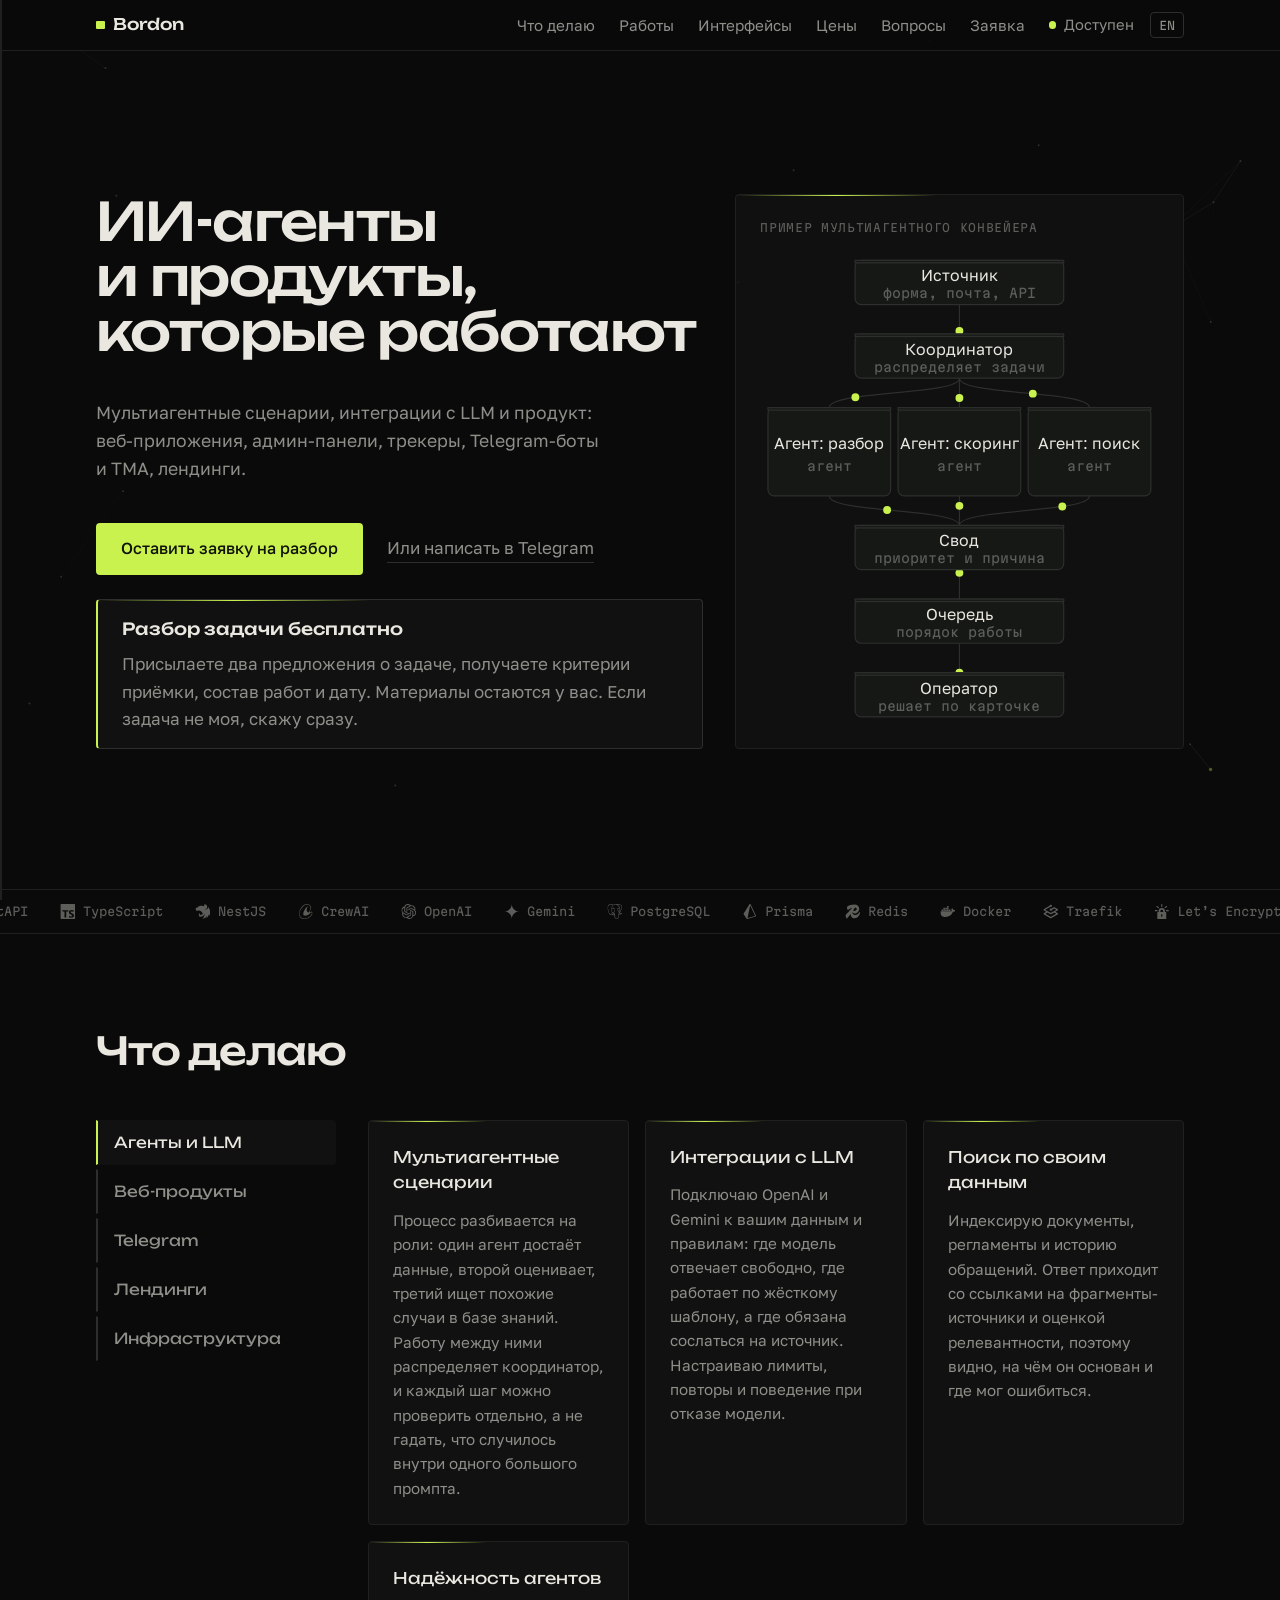
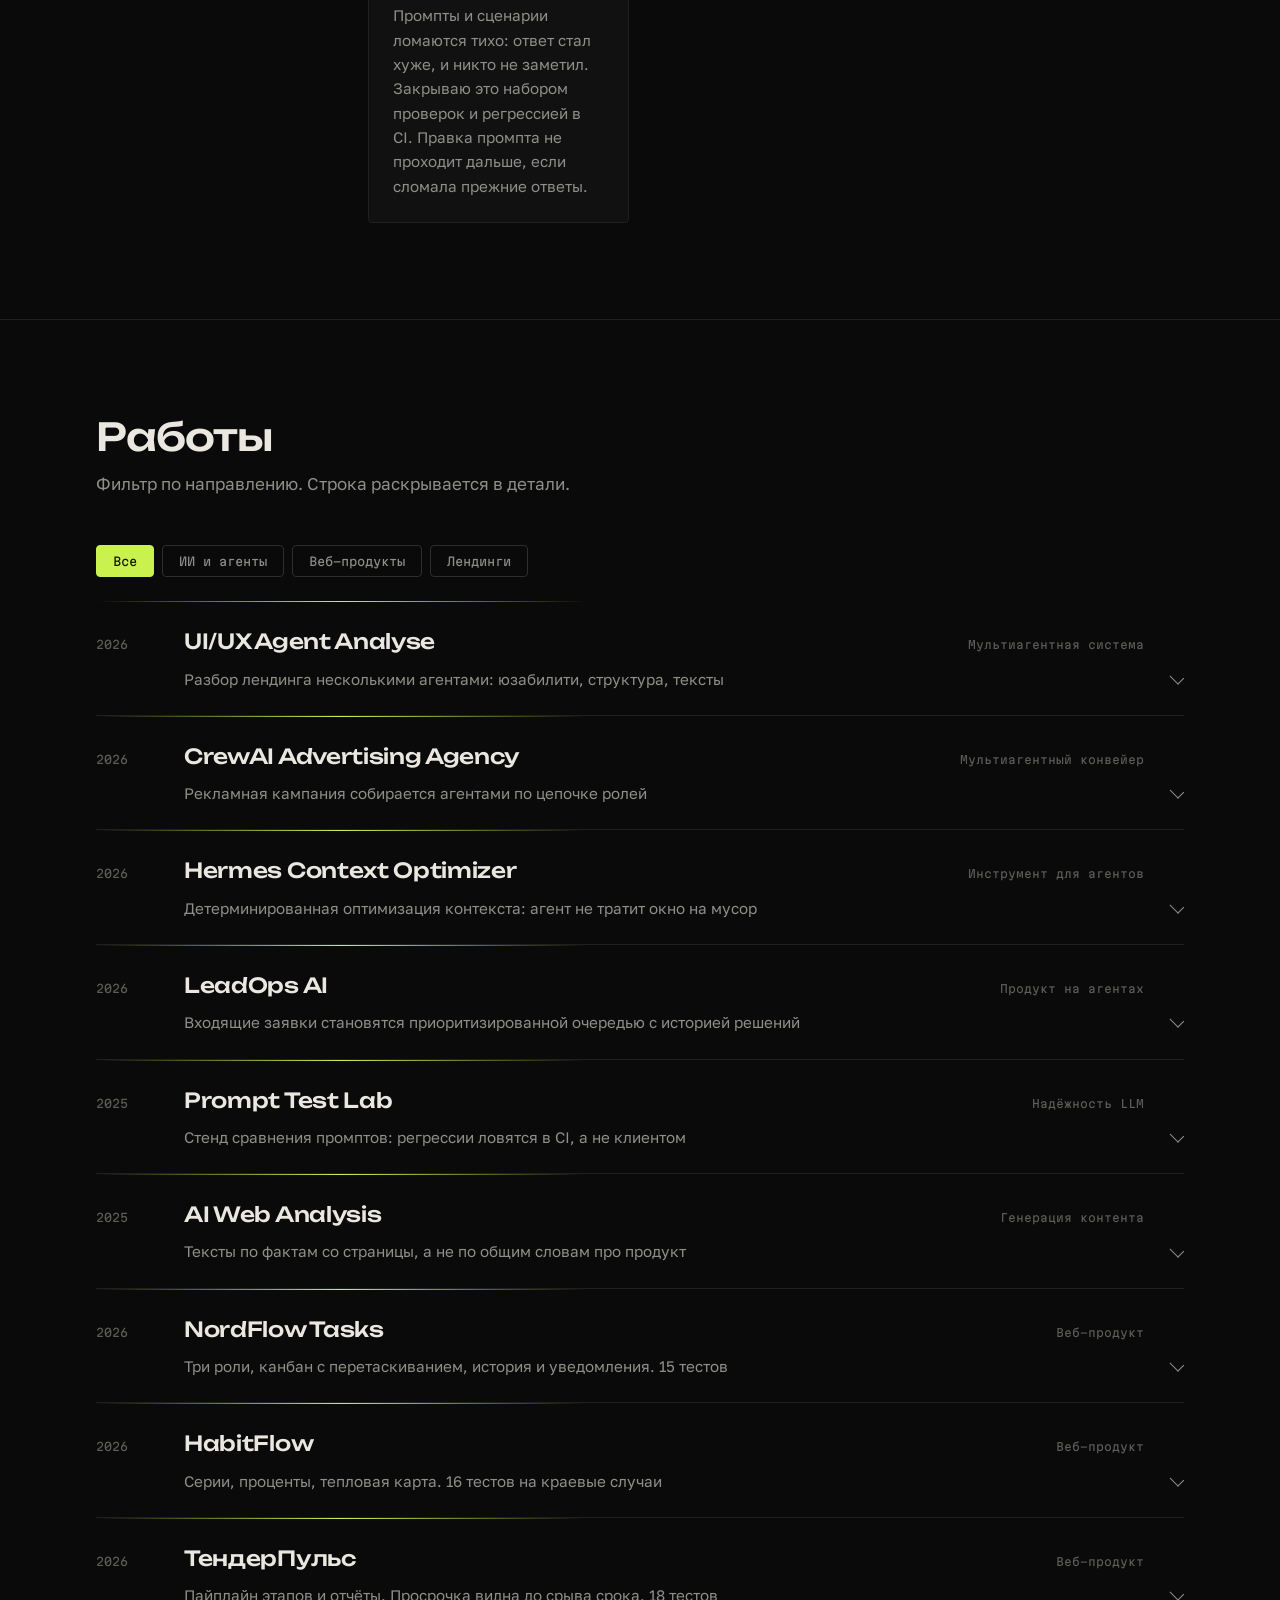
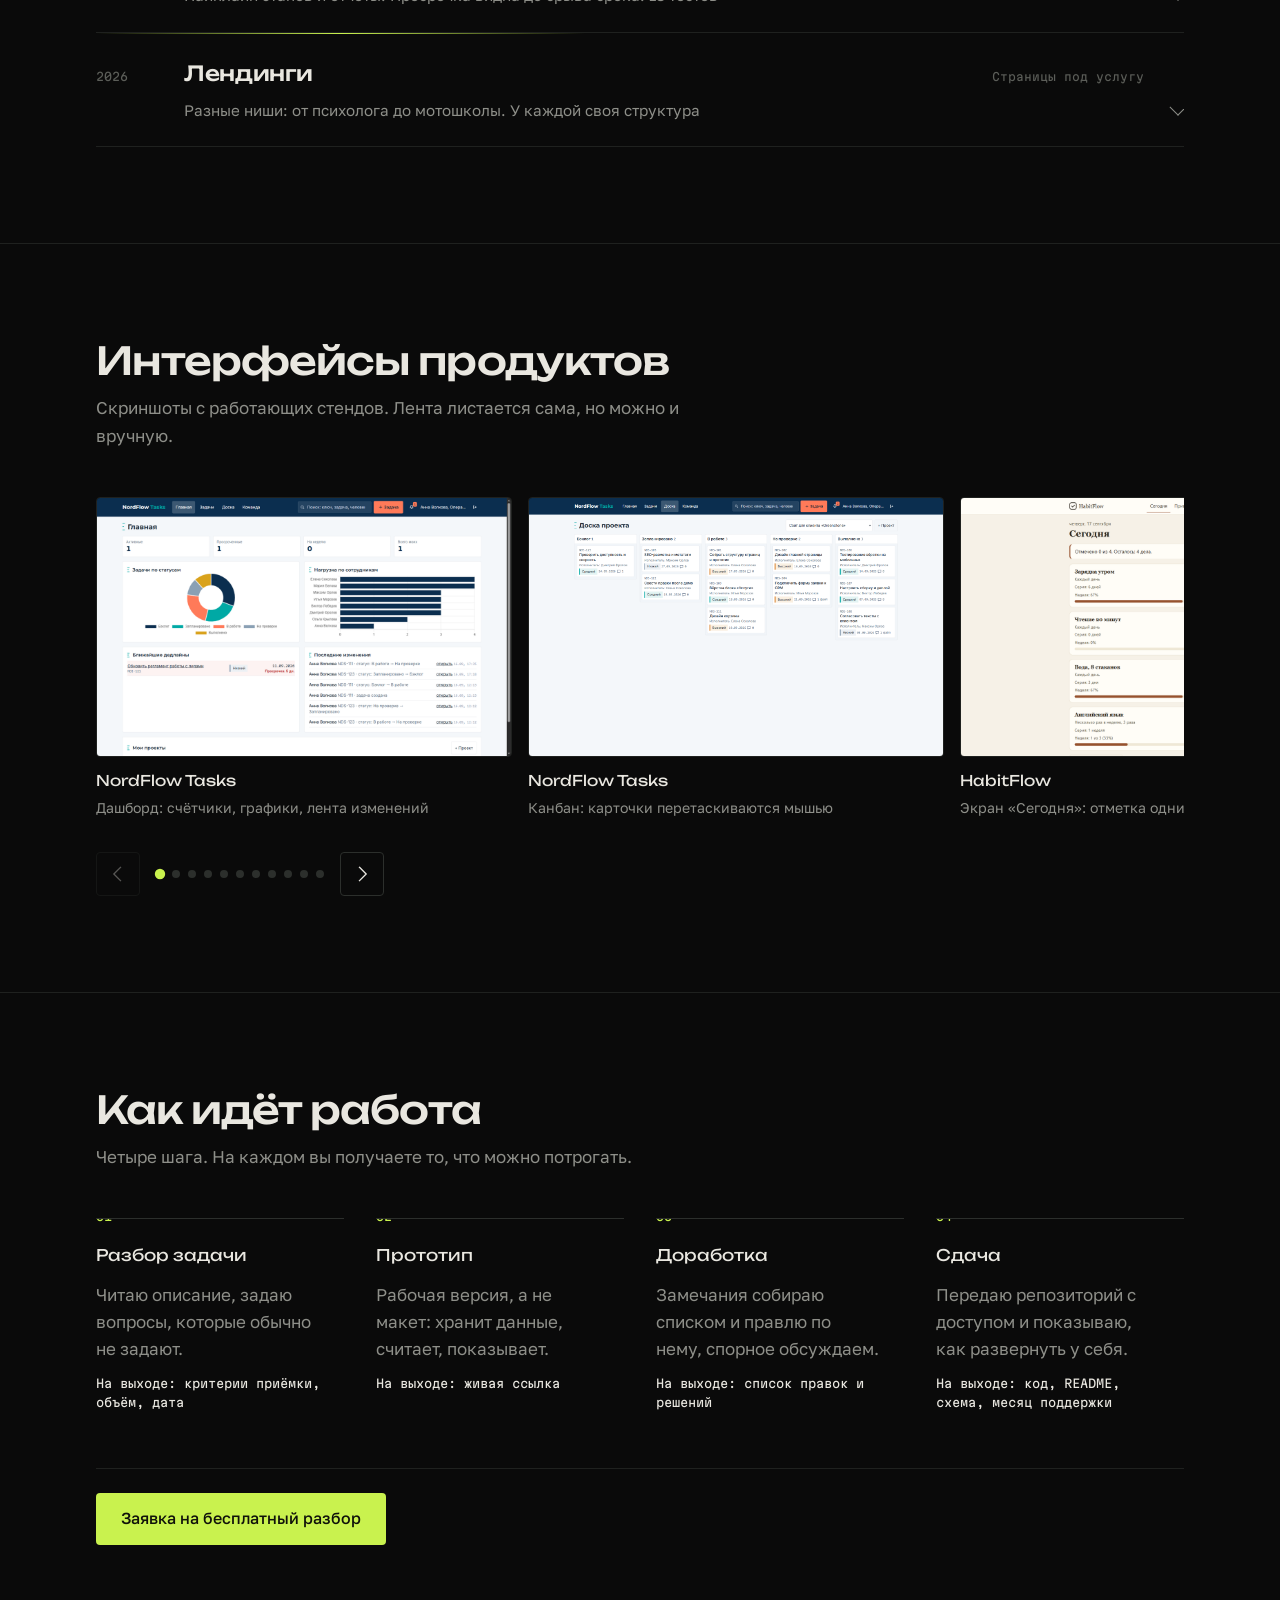
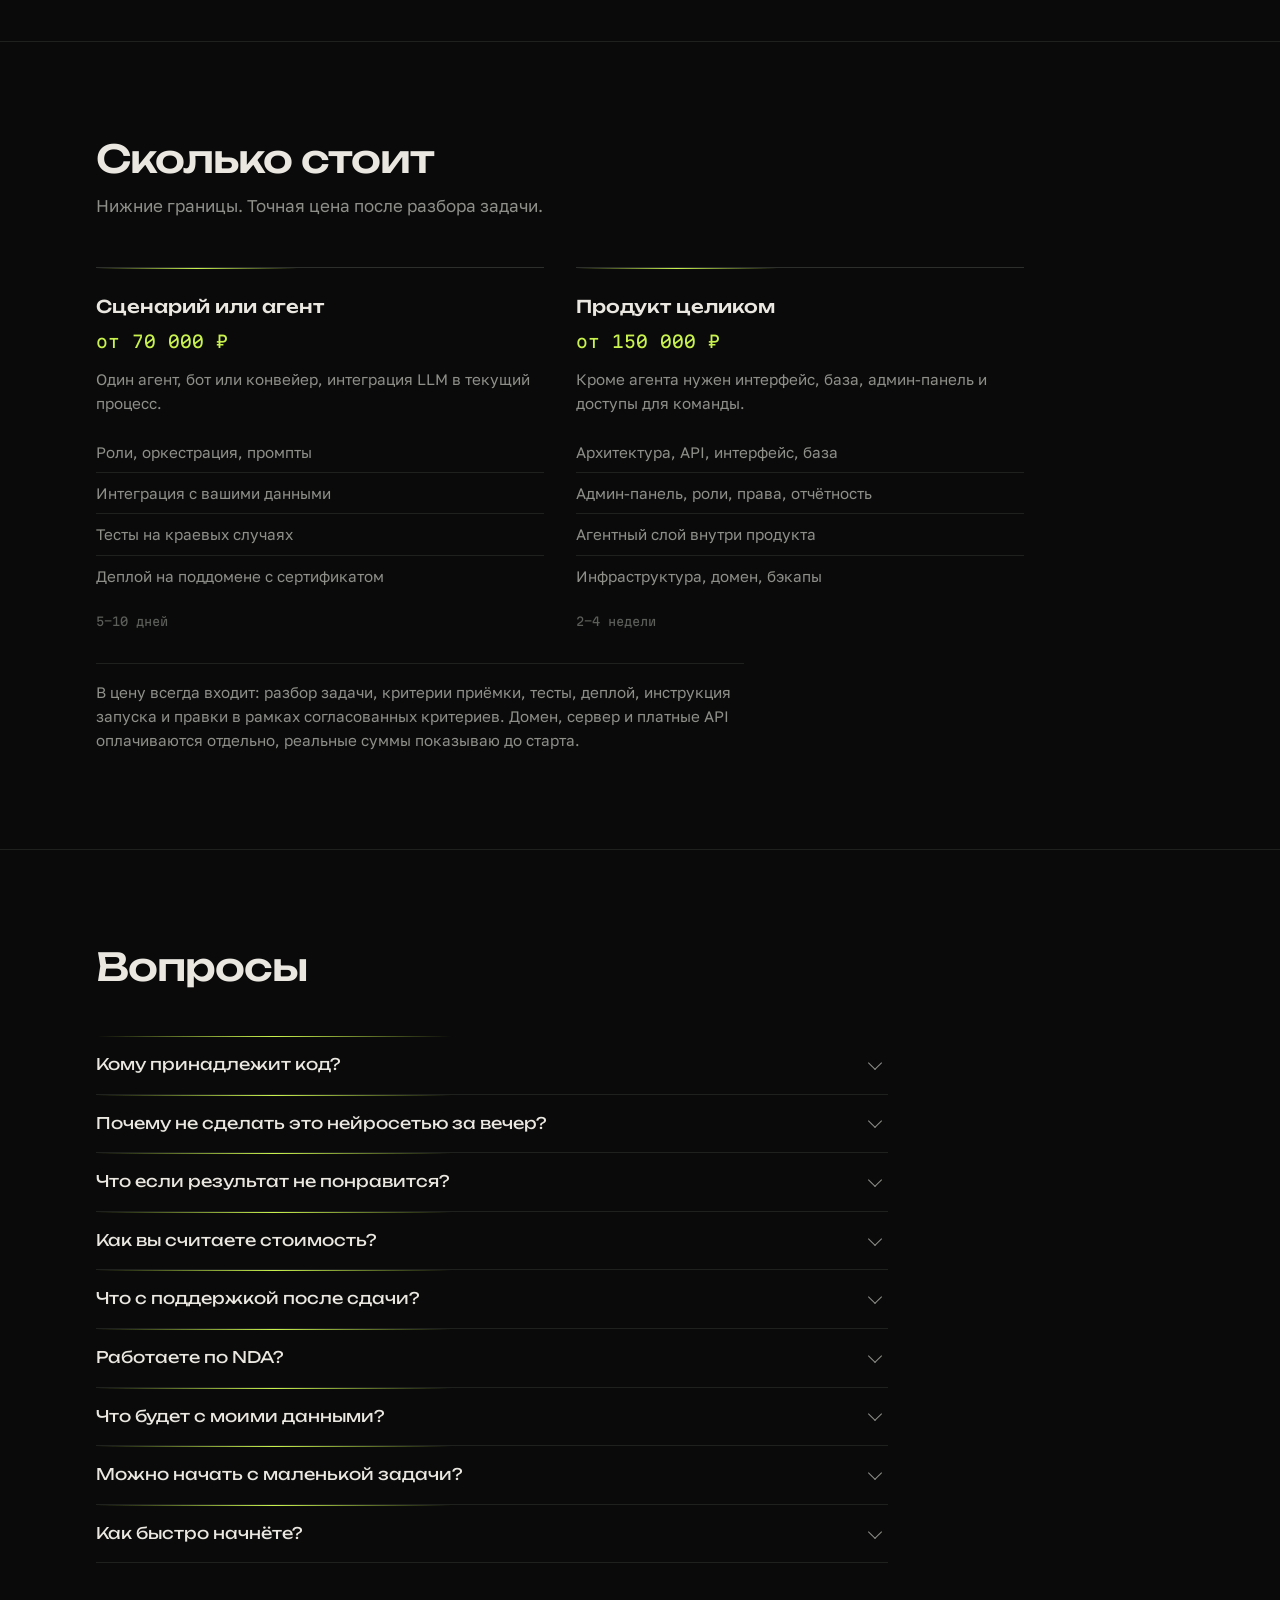
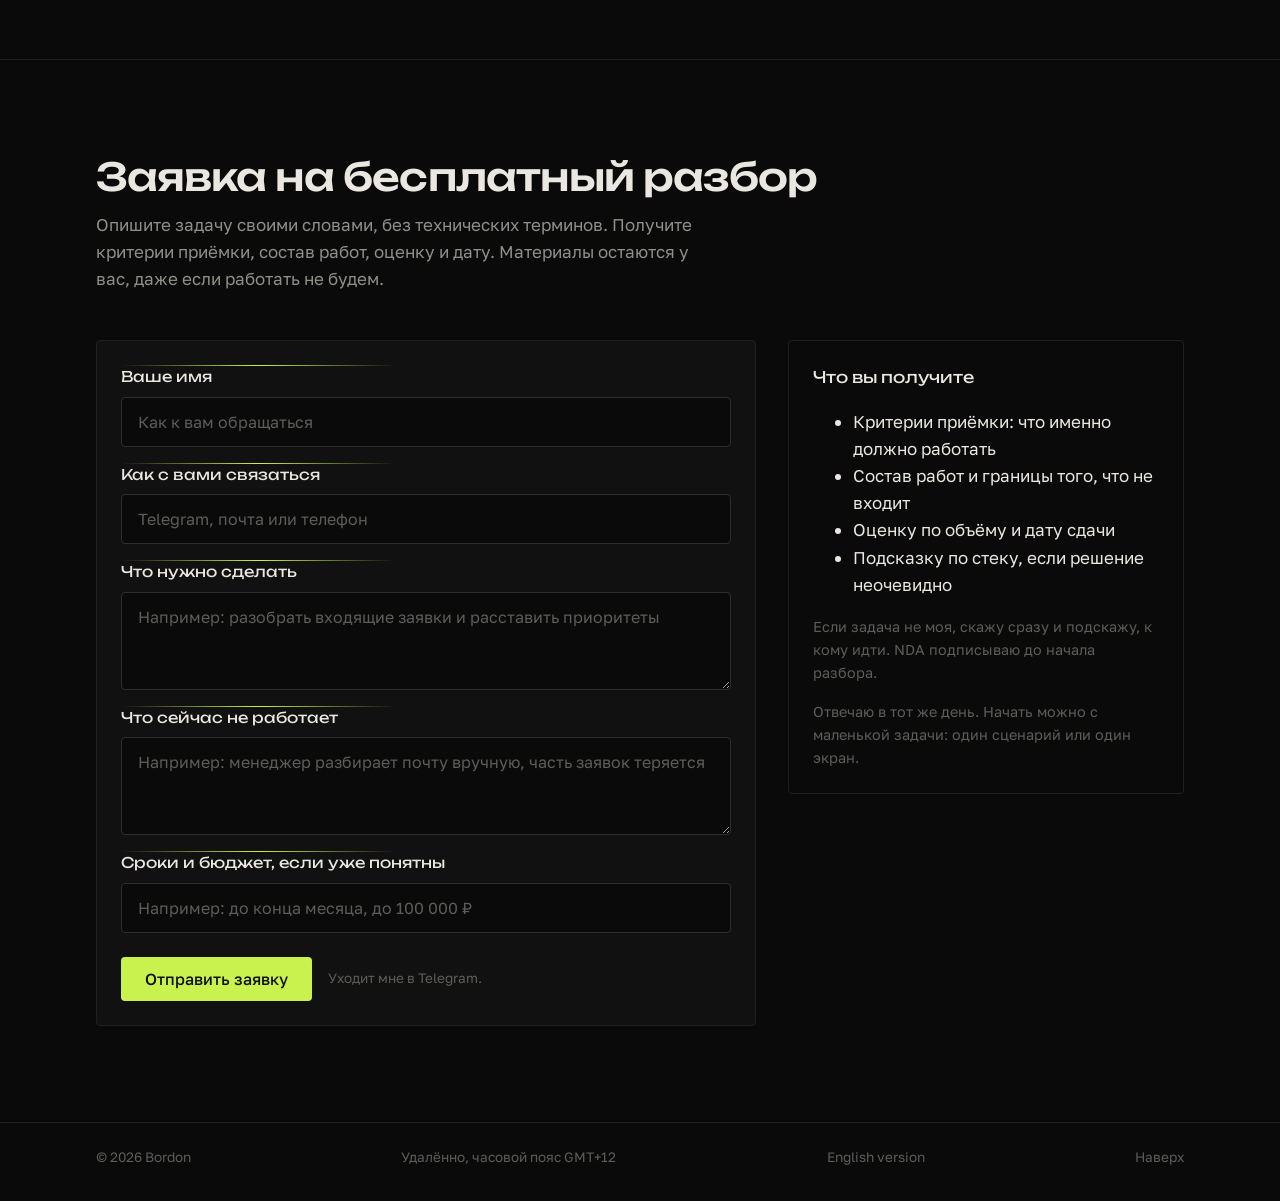
==== commit 01464d5b: "Форма: починена отправка, всплывающее окно, белое поле - в обработчике формы не была объявлена перем" ====
--- a/index.html
+++ b/index.html
@@ -741,6 +741,15 @@
 
 </main>
 
+<dialog class="modal" id="b-ok" aria-labelledby="b-ok-title">
+  <h3 class="modal__title" id="b-ok-title">Заявка отправлена</h3>
+  <p class="modal__text">Спасибо, заявка у меня. Свяжусь с вами в ближайшее время, обычно в тот же день. Если срочно, напишите в Telegram.</p>
+  <div class="modal__acts">
+    <form method="dialog"><button class="btn btn--primary" type="submit">Понятно</button></form>
+    <a class="link" href="https://t.me/bordon_ai">Открыть Telegram</a>
+  </div>
+</dialog>
+
 <footer class="foot">
   <div class="wrap foot__inner">
     <span>© 2026 Bordon</span>
--- a/styles.css
+++ b/styles.css
@@ -1266,6 +1266,54 @@
   display: none;
 }
 
+/* всплывающее окно после отправки заявки */
+.modal {
+  width: min(30rem, calc(100vw - 2rem));
+  padding: var(--s6);
+  background: var(--bg-2);
+  color: var(--fg);
+  border: 1px solid var(--line-2);
+  border-top: 2px solid var(--acid);
+  border-radius: var(--r);
+}
+
+.modal::backdrop {
+  background: rgba(0, 0, 0, 0.72);
+}
+
+.modal__title {
+  font-family: "Unbounded", system-ui, sans-serif;
+  font-weight: 400;
+  font-size: 1.15rem;
+  margin: 0 0 var(--s3);
+}
+
+.modal__text {
+  margin: 0 0 var(--s6);
+  color: var(--dim);
+}
+
+.modal__acts {
+  display: flex;
+  align-items: center;
+  gap: var(--s4);
+  flex-wrap: wrap;
+}
+
+.modal__acts form {
+  margin: 0;
+}
+
+/* автозаполнение Chrome не должно красить поля в белый */
+.field input:-webkit-autofill,
+.field input:-webkit-autofill:hover,
+.field input:-webkit-autofill:focus,
+.field textarea:-webkit-autofill {
+  -webkit-text-fill-color: var(--fg);
+  box-shadow: 0 0 0 1000px var(--bg-3) inset;
+  transition: background-color 9999s ease-out 0s;
+}
+
 @media (max-width: 62rem) {
   .hero__inner {
     grid-template-columns: minmax(0, 1fr);
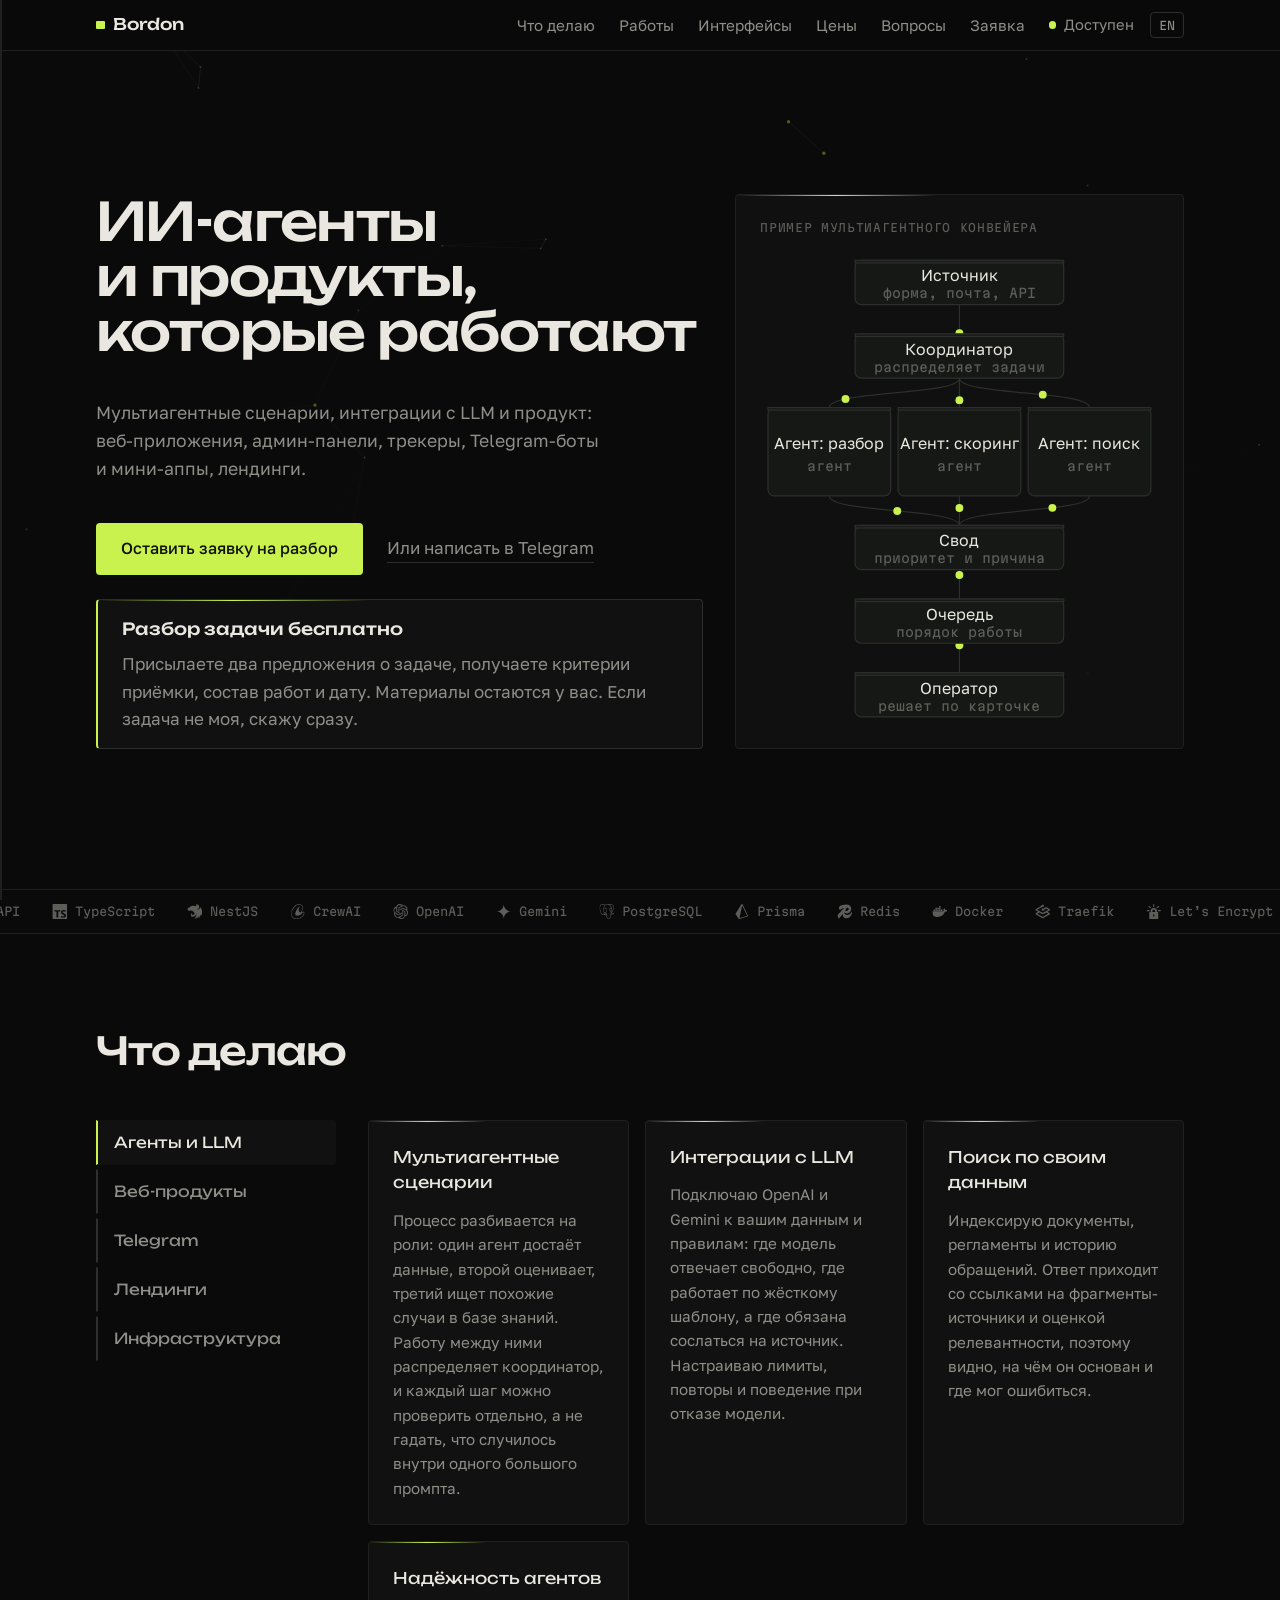
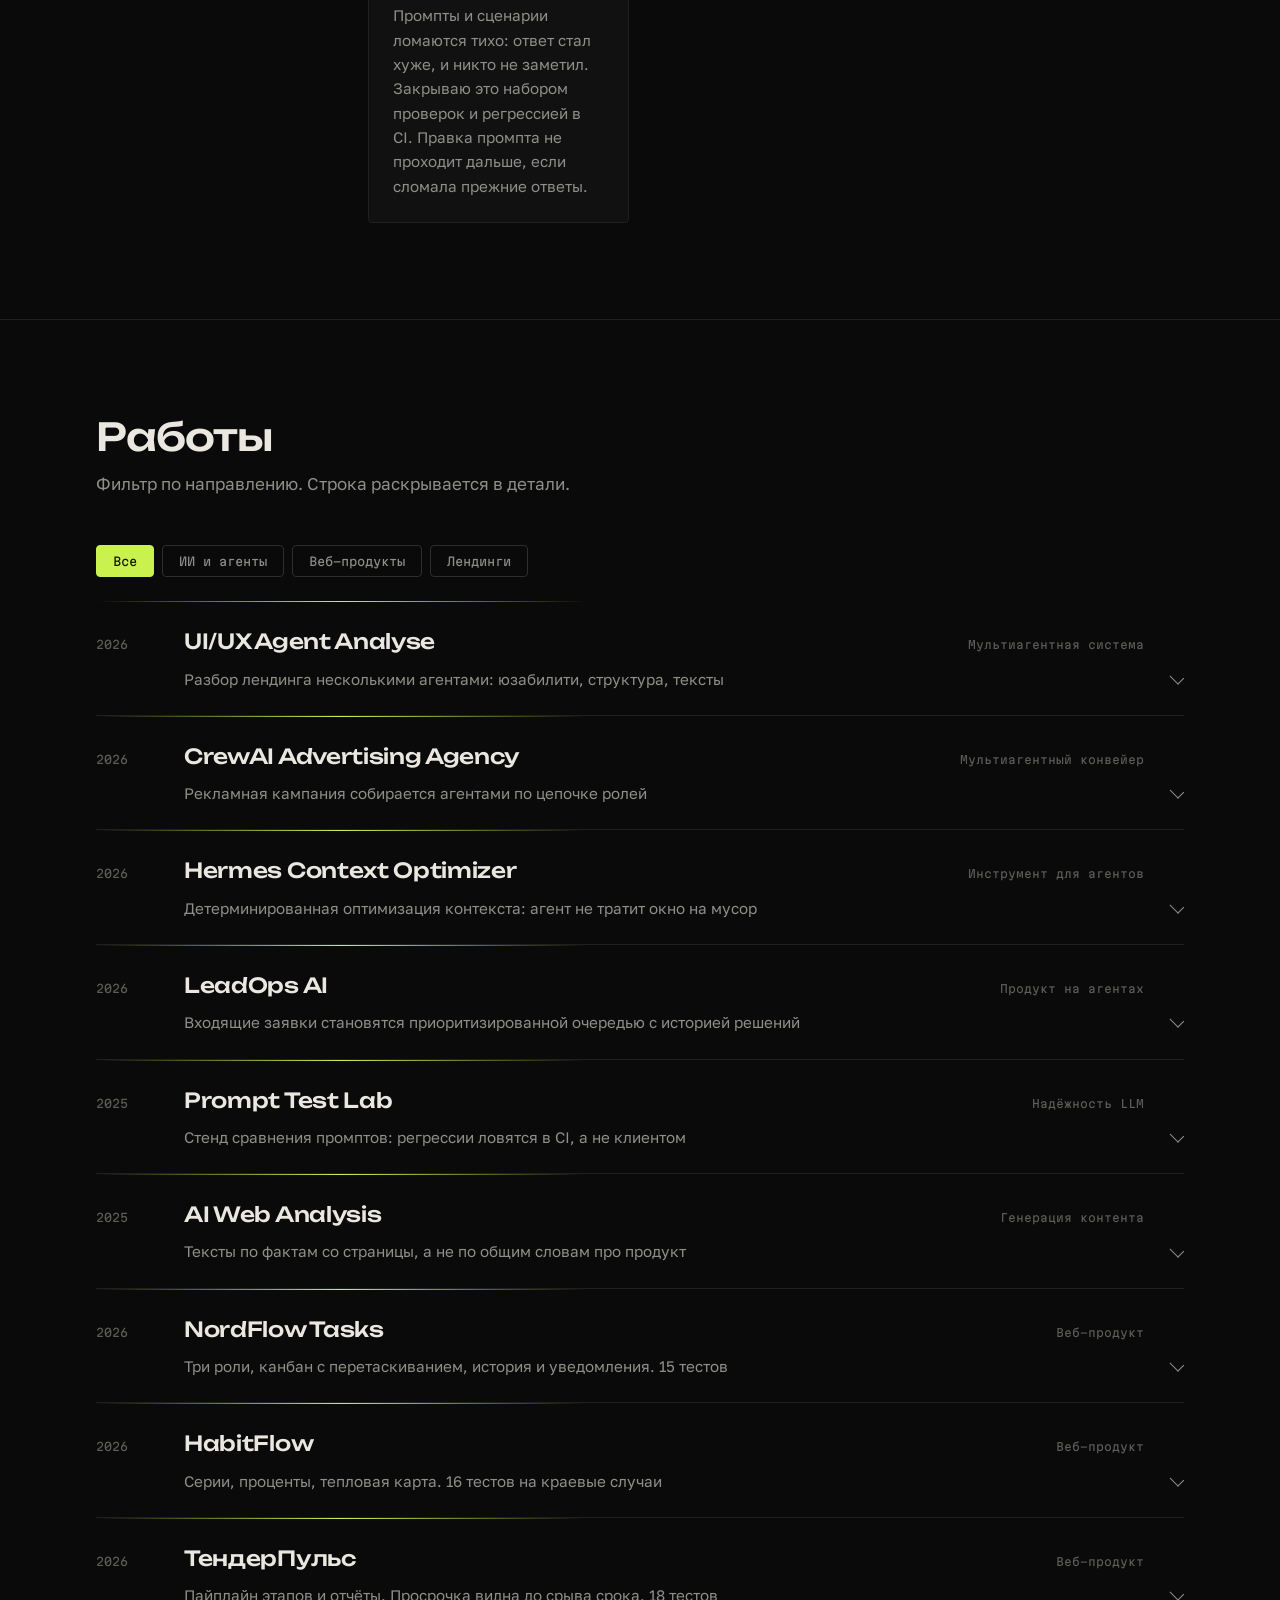
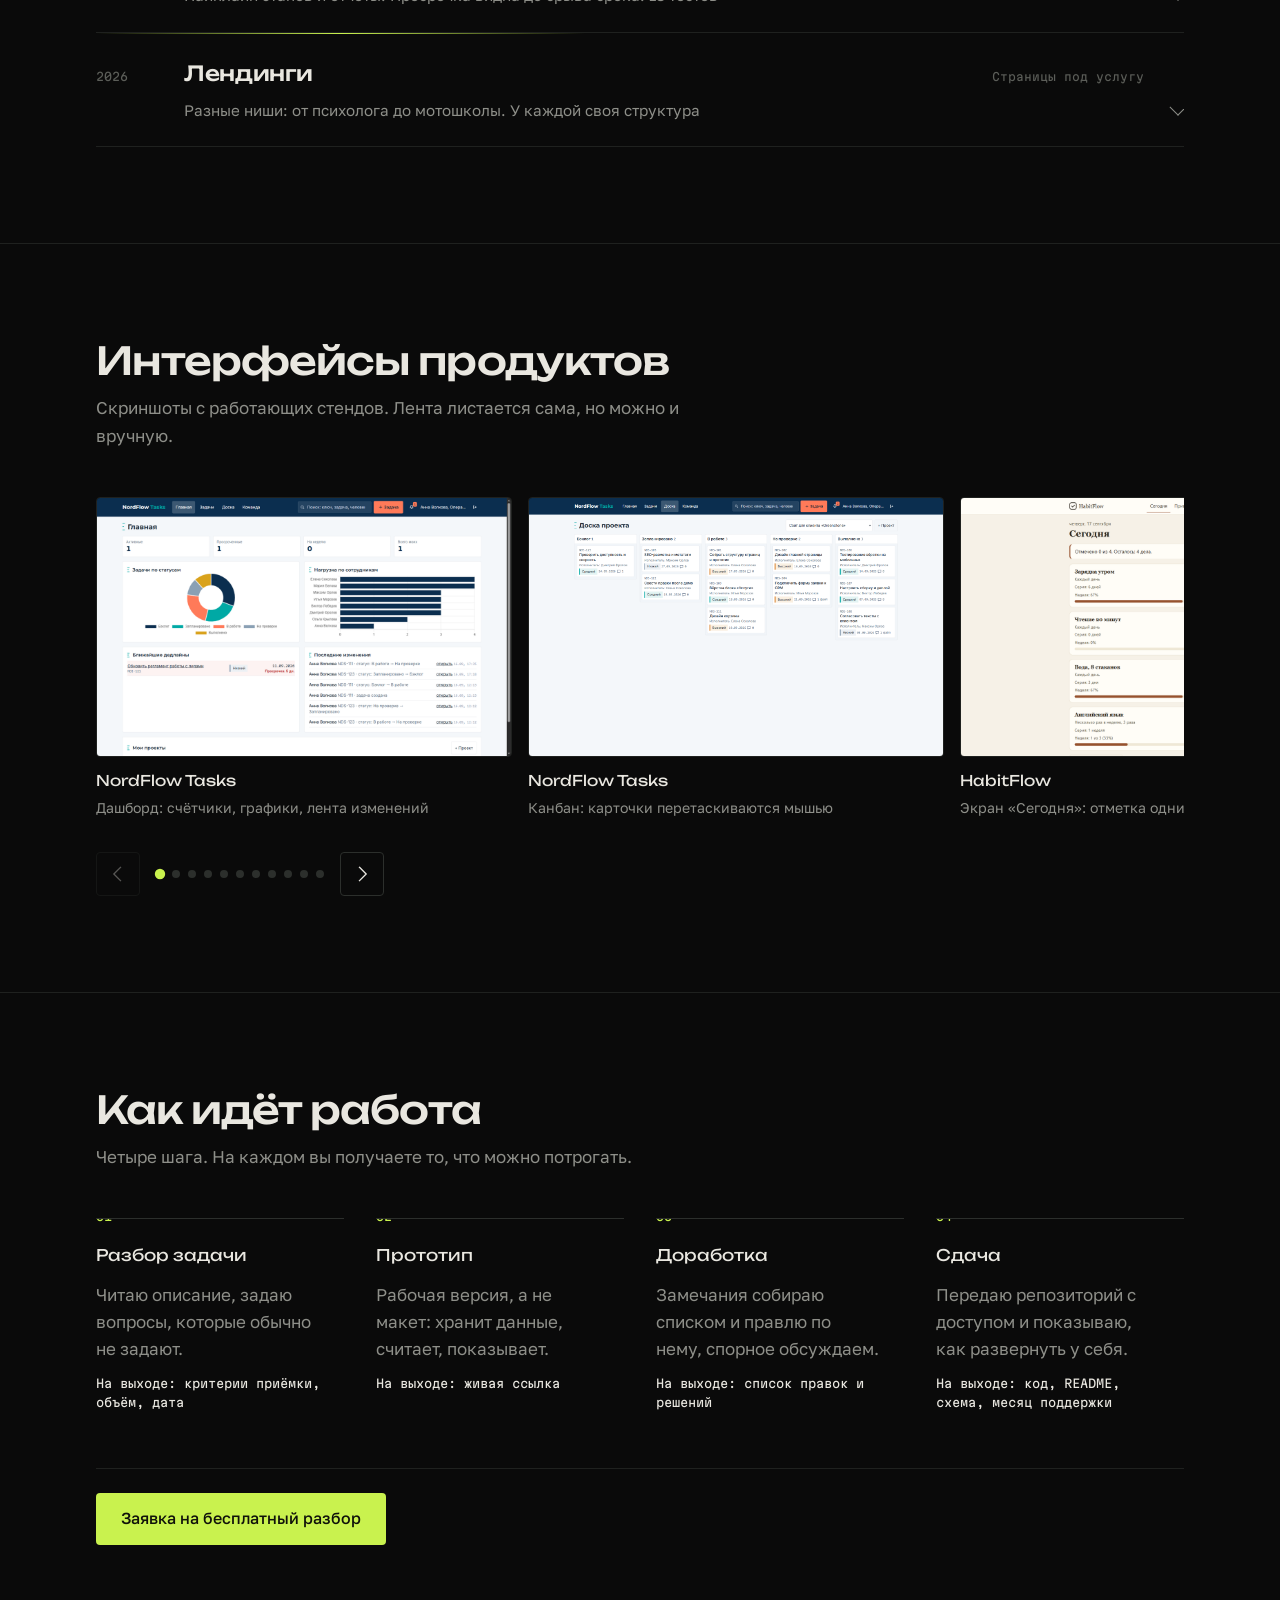
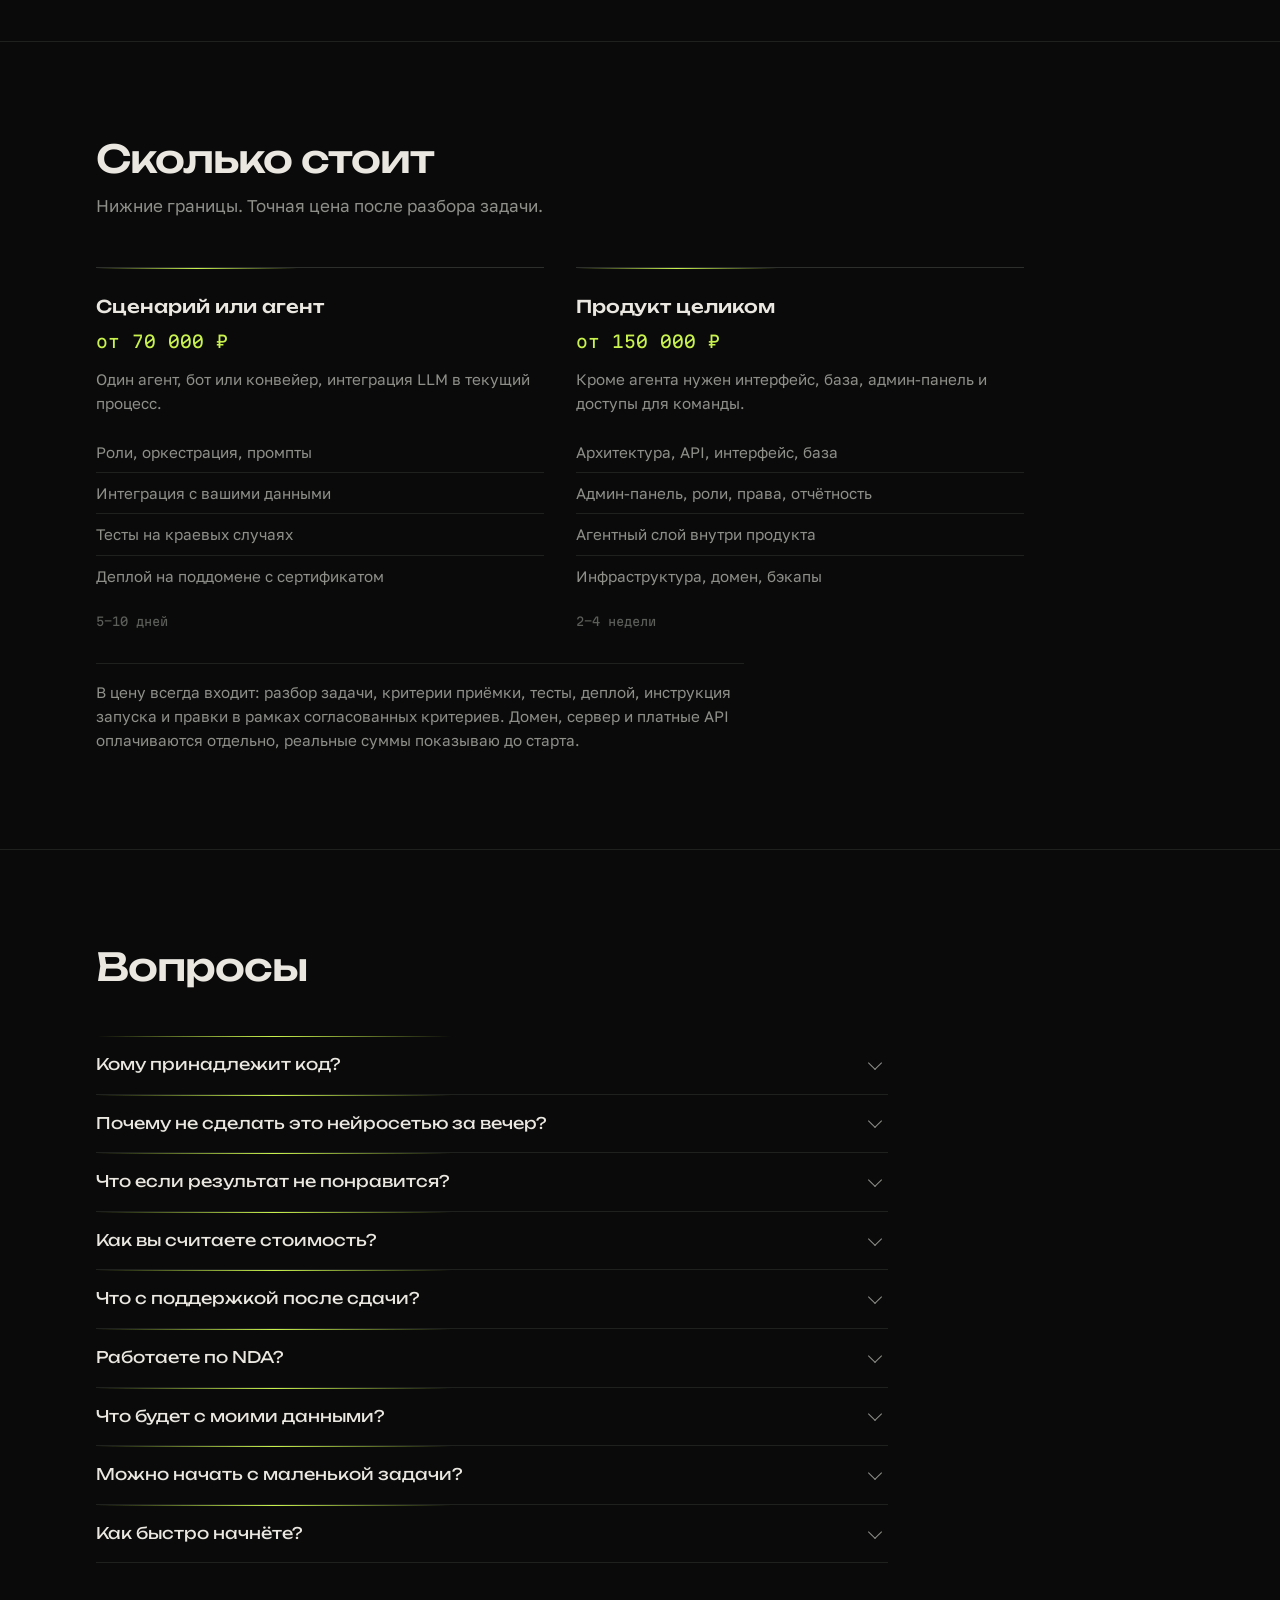
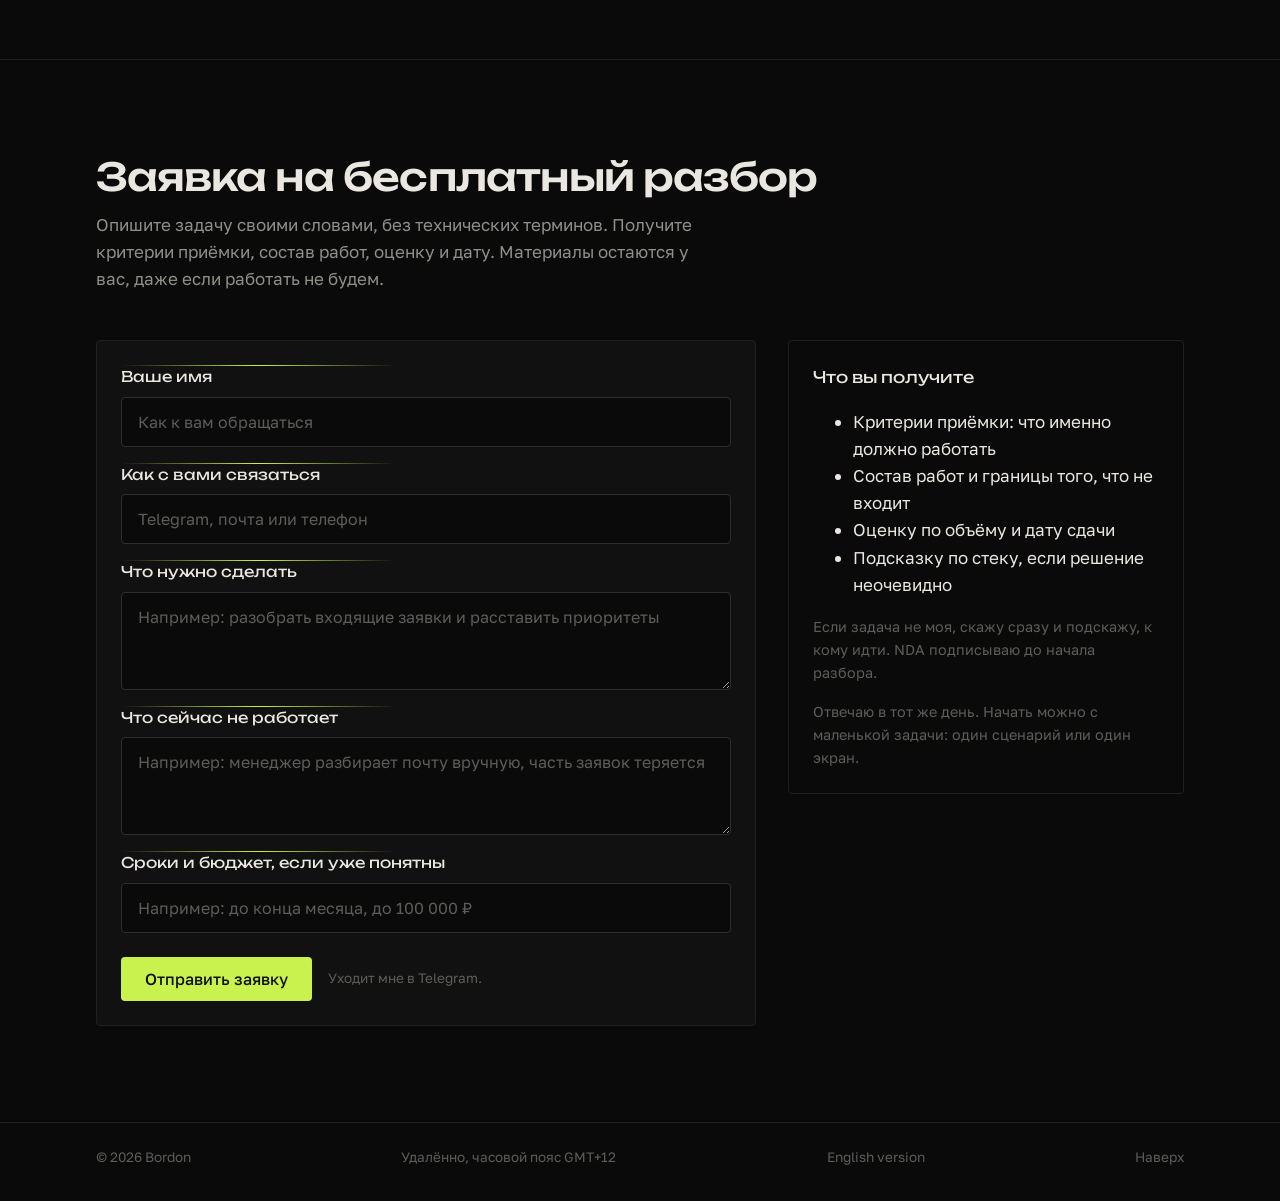
==== commit facb4260: "Подпись на первом экране: ТМА заменено на мини-аппы" ====
--- a/index.html
+++ b/index.html
@@ -50,7 +50,7 @@
         <h1 class="hero__title">ИИ-агенты<br>и продукты,<br>которые работают</h1>
         <p class="hero__lead">
           Мультиагентные сценарии, интеграции с LLM и продукт:<br>
-          веб-приложения, админ-панели, трекеры, Telegram-боты и ТМА, лендинги.
+          веб-приложения, админ-панели, трекеры, Telegram-боты и мини-аппы, лендинги.
         </p>
         <div class="hero__actions">
           <a class="btn btn--primary" href="#brief">Оставить заявку на разбор</a>
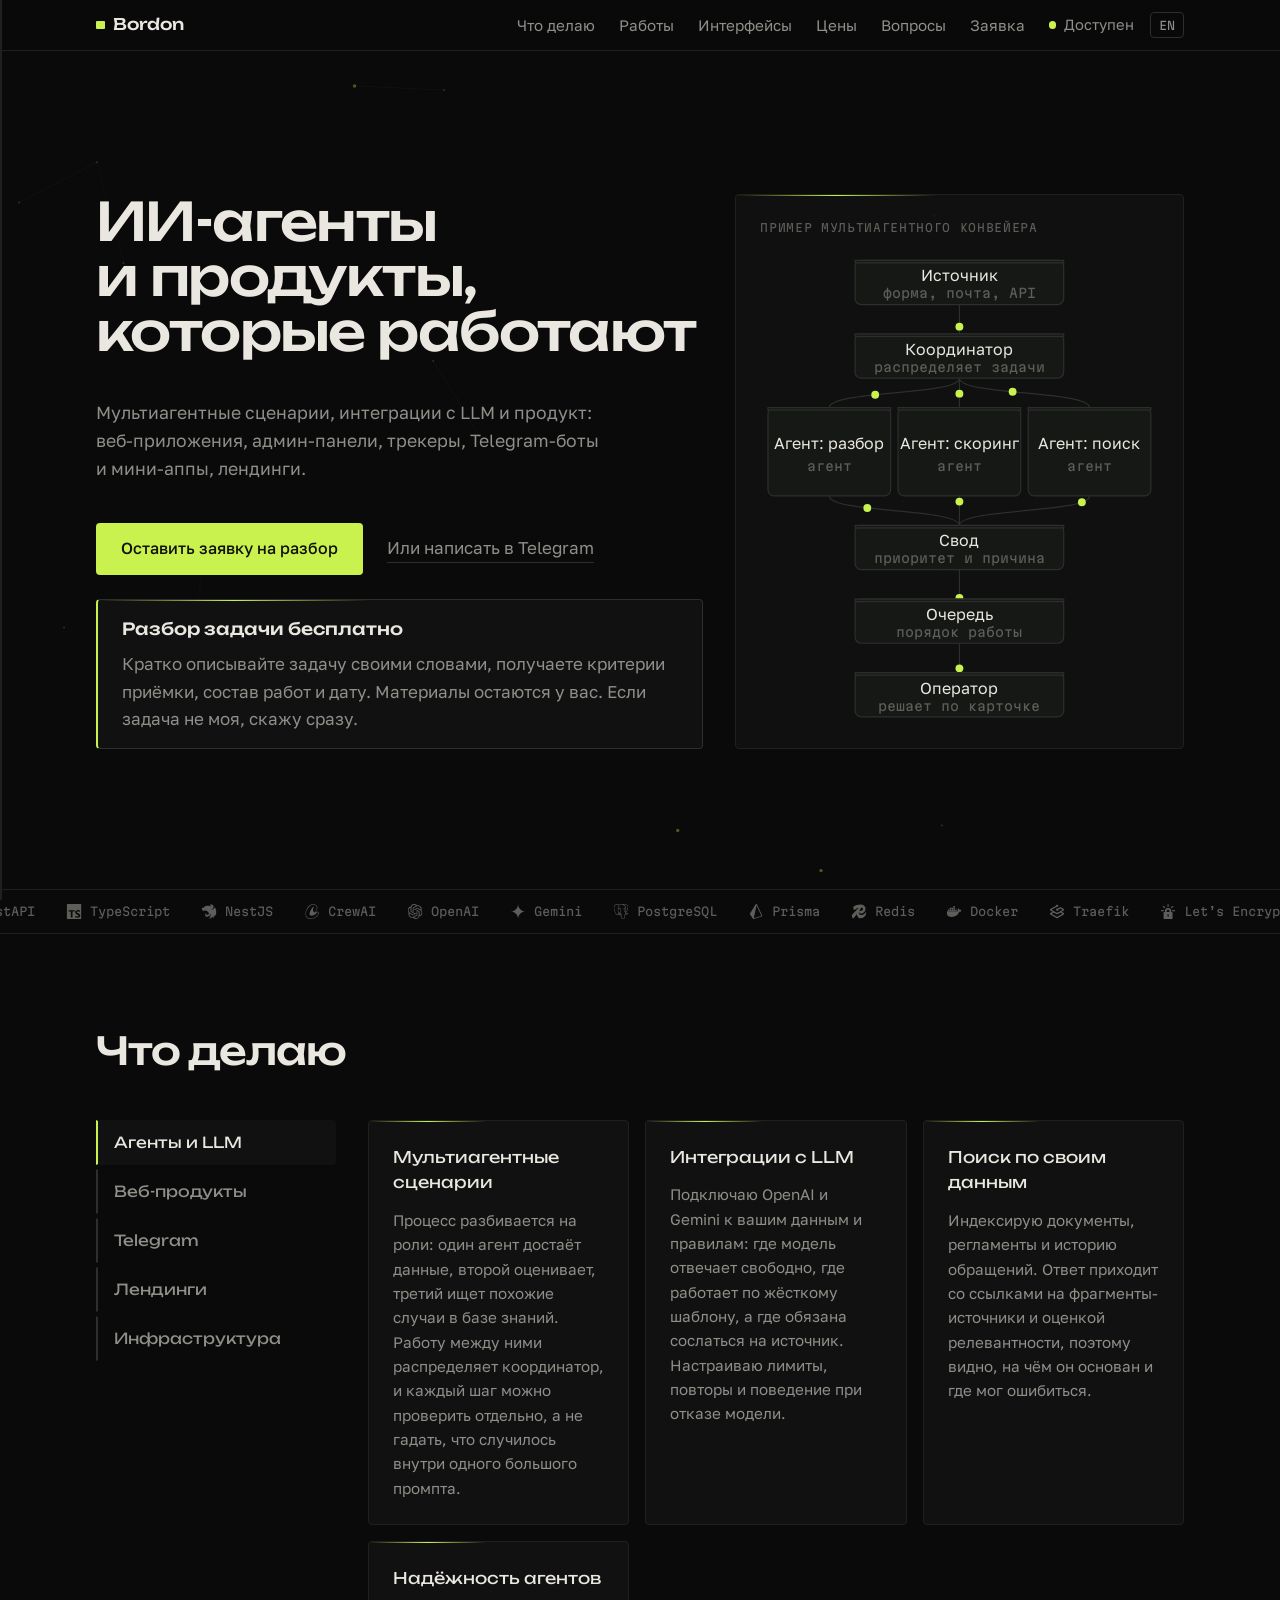
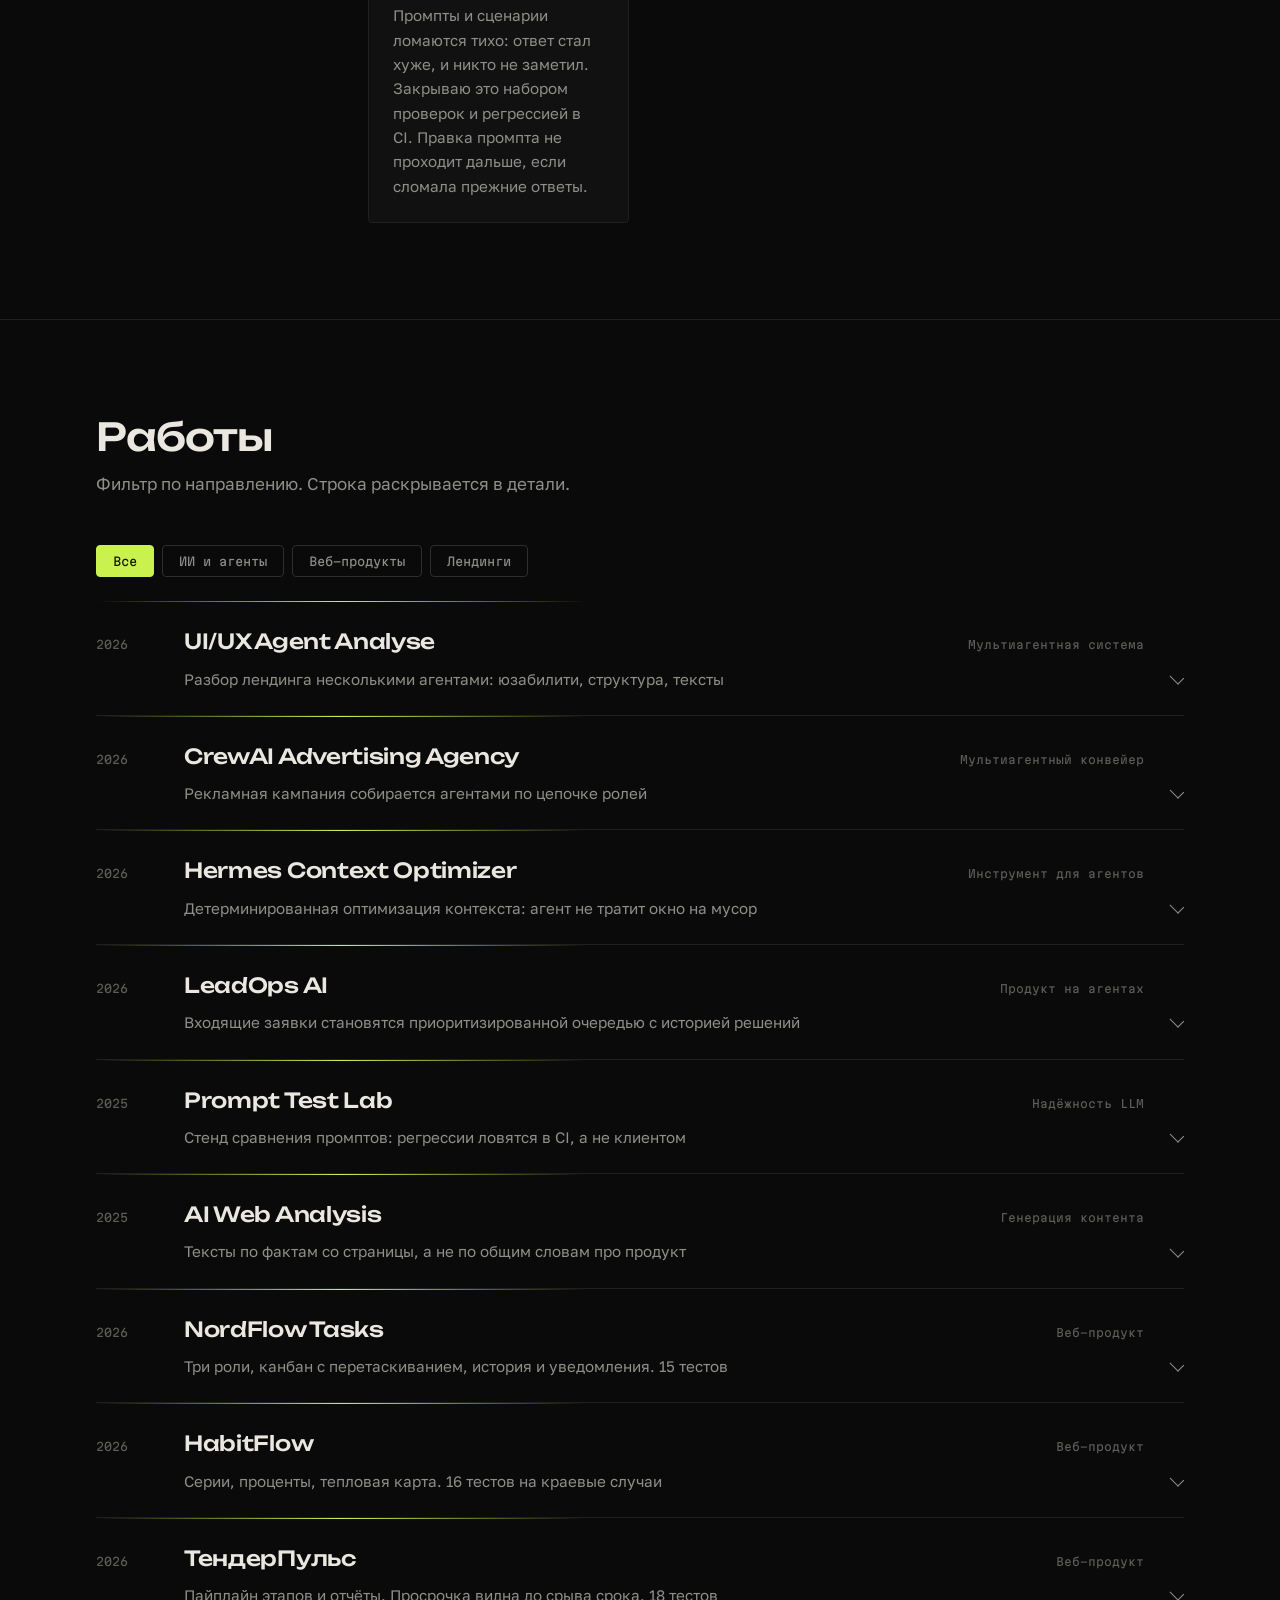
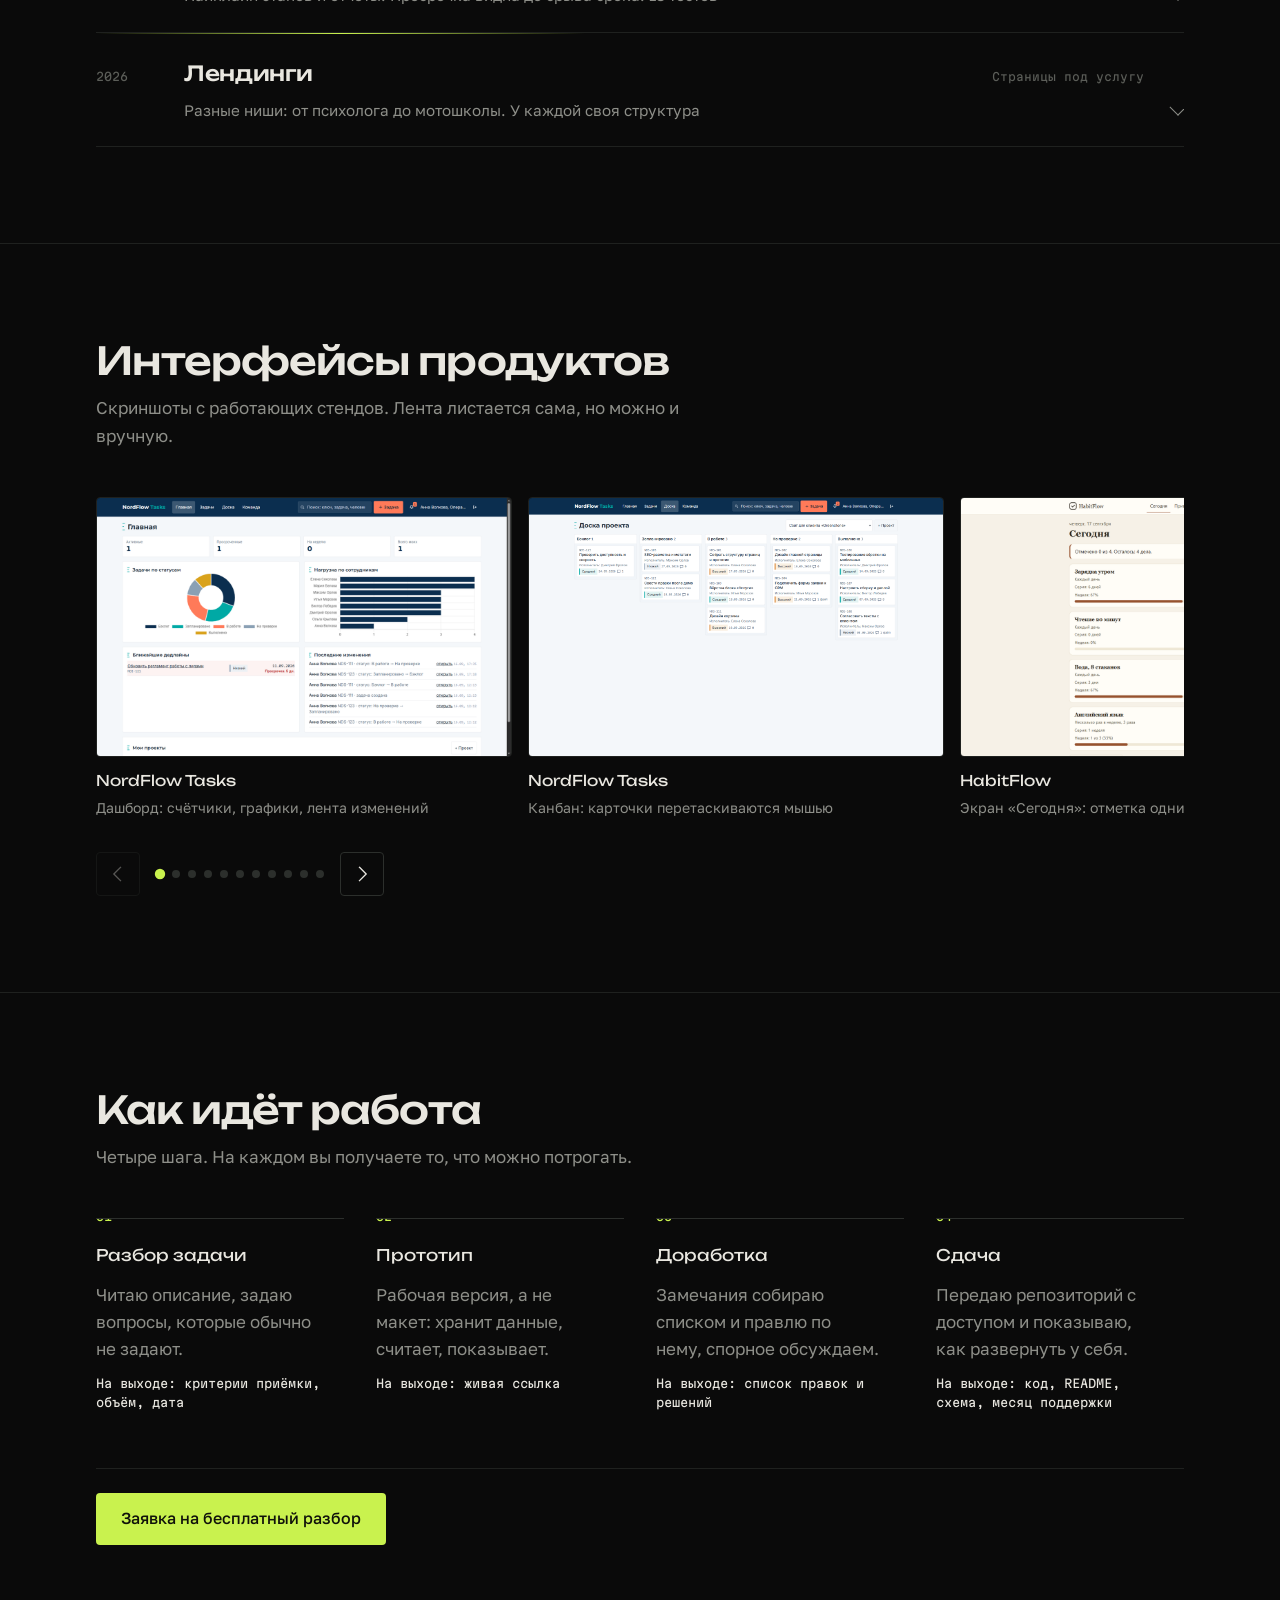
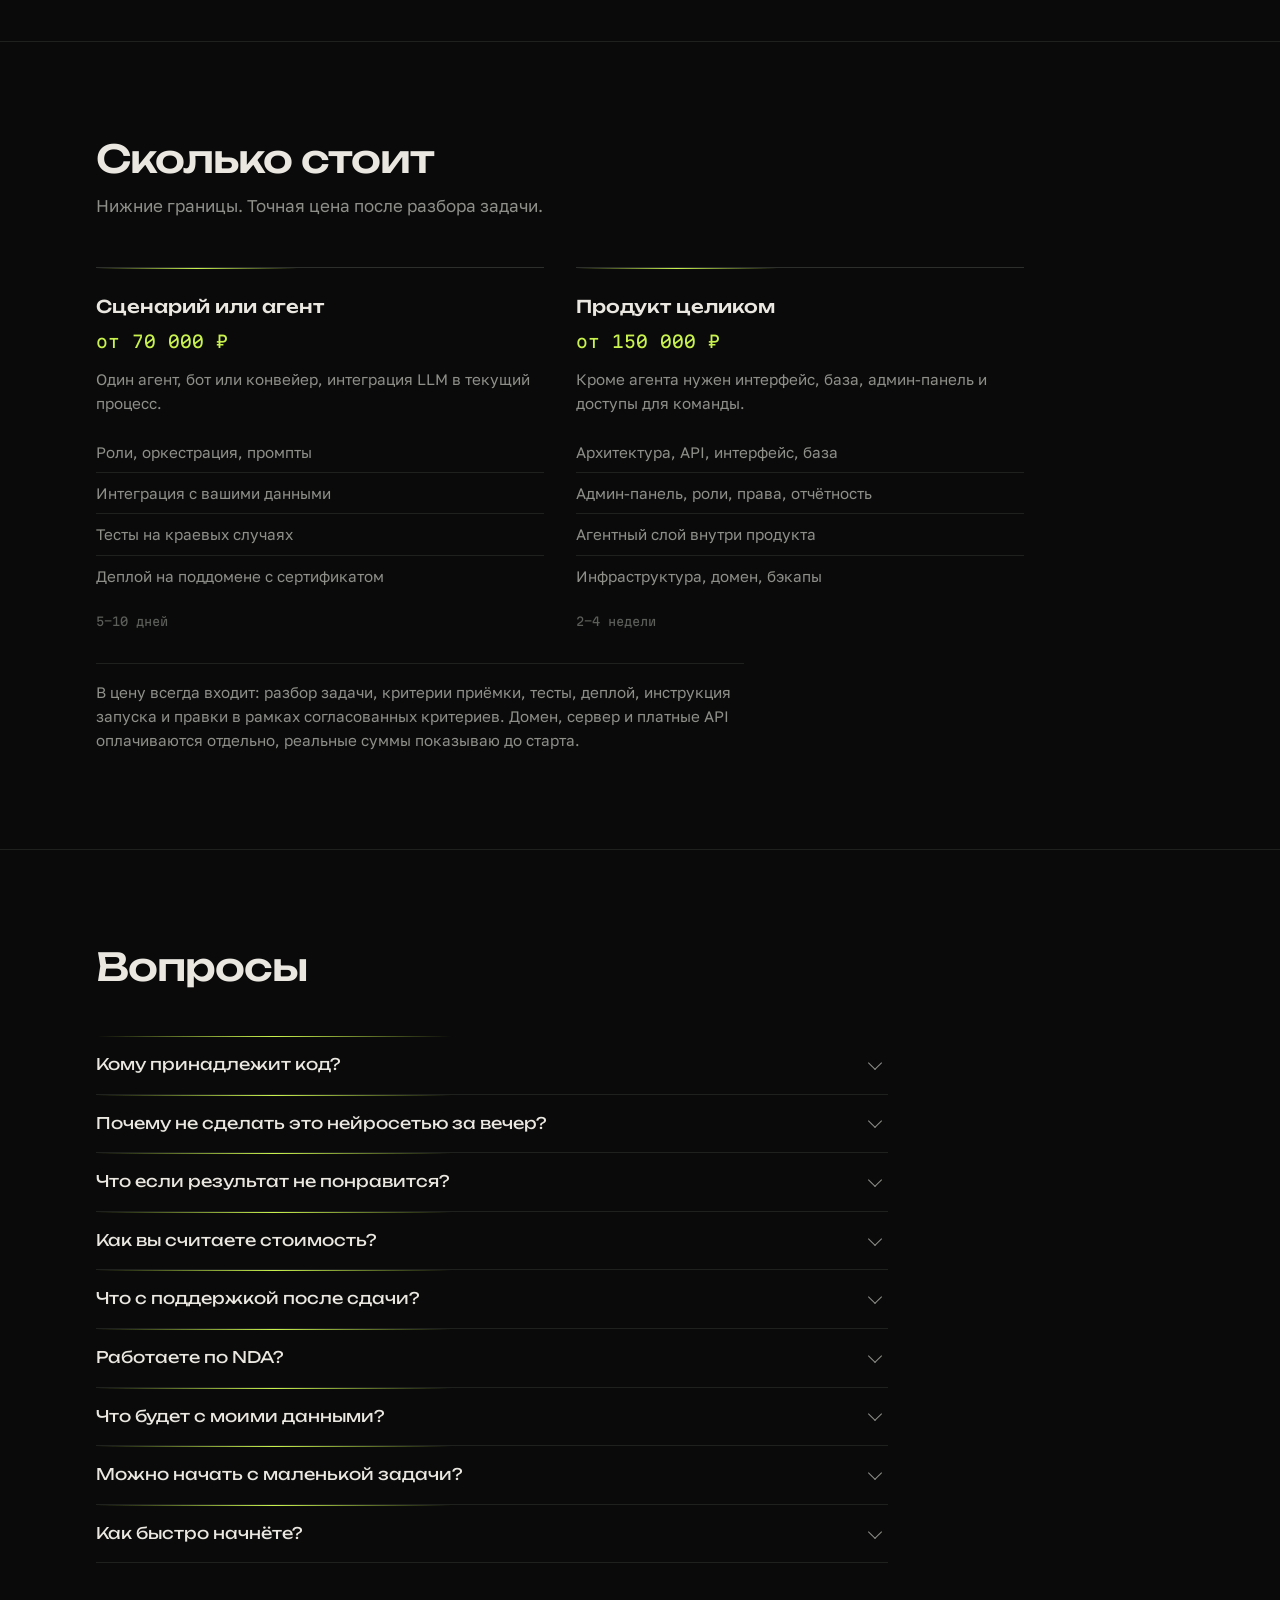
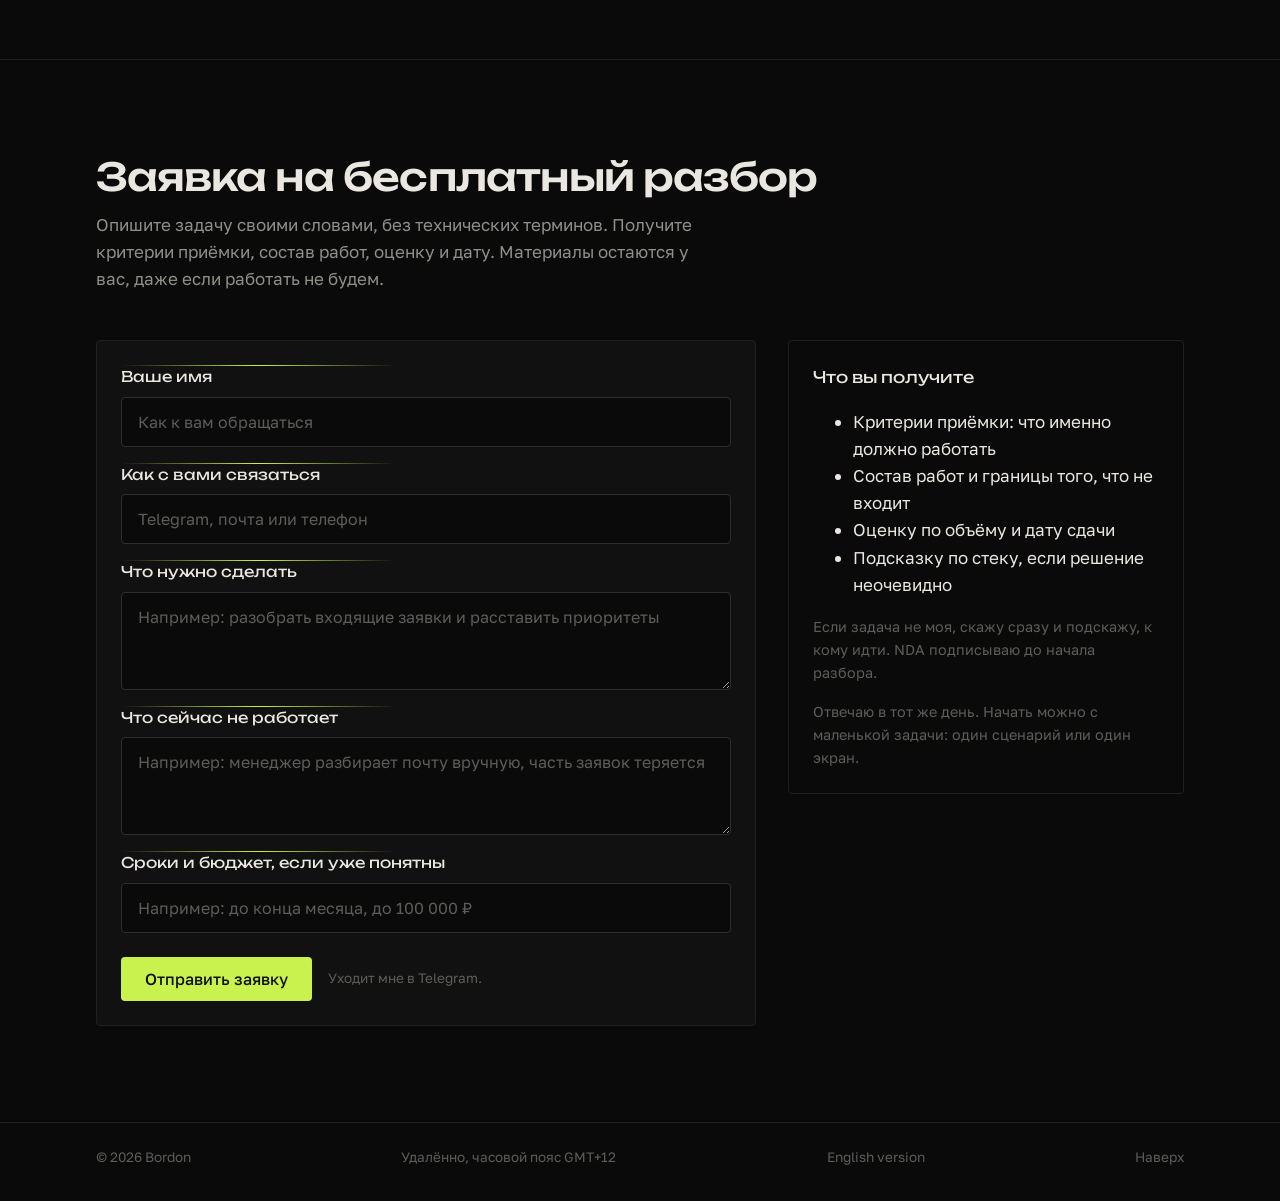
==== commit d9e33ec5: "Разбор задачи: формулировка про свои слова вместо двух предложений" ====
--- a/index.html
+++ b/index.html
@@ -60,7 +60,7 @@
         <div class="offer">
           <p class="offer__badge">Разбор задачи бесплатно</p>
           <p class="offer__text">
-            Присылаете два предложения о задаче, получаете критерии приёмки, состав работ и дату.
+            Кратко описывайте задачу своими словами, получаете критерии приёмки, состав работ и дату.
             Материалы остаются у вас. Если задача не моя, скажу сразу.
           </p>
         </div>
--- a/styles.css
+++ b/styles.css
@@ -619,6 +619,8 @@
 .cases {
   display: flex;
   flex-direction: column;
+  /* во время Flip карточки уходят в absolute: не даём им накрыть соседнюю секцию */
+  overflow: clip;
 }
 .case {
   border-bottom: 1px solid var(--line);
@@ -1321,6 +1323,23 @@
     min-height: auto;
     padding-bottom: var(--s12);
   }
+  .hero__left,
+  .flow {
+    grid-column: auto;
+    grid-row: auto;
+  }
+  .flow {
+    align-self: start;
+  }
+  /* на телефоне карточка берёт свою пропорцию, а не тянется по колонке */
+  .flowmap {
+    height: auto;
+    max-width: 20rem;
+    margin-inline: auto;
+  }
+  .brief__grid {
+    grid-template-columns: minmax(0, 1fr);
+  }
   .tabs {
     grid-template-columns: minmax(0, 1fr);
   }
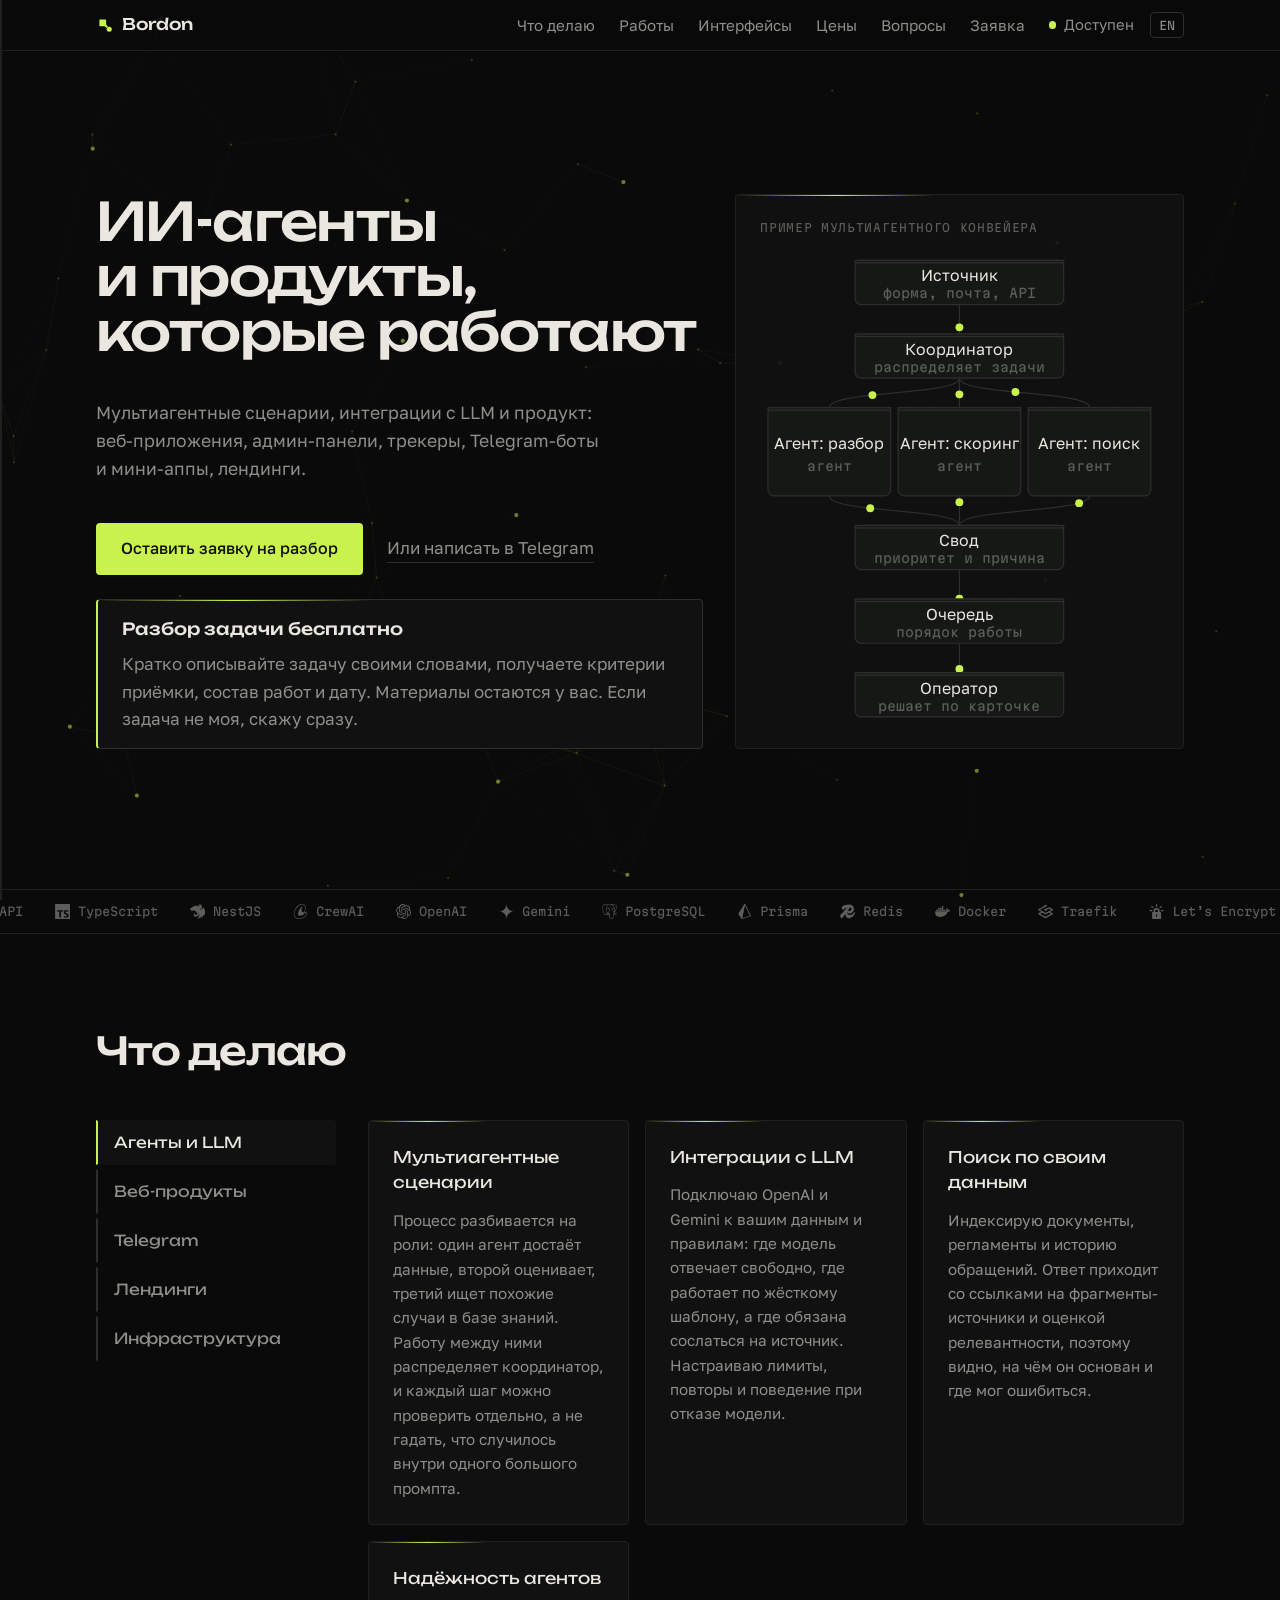
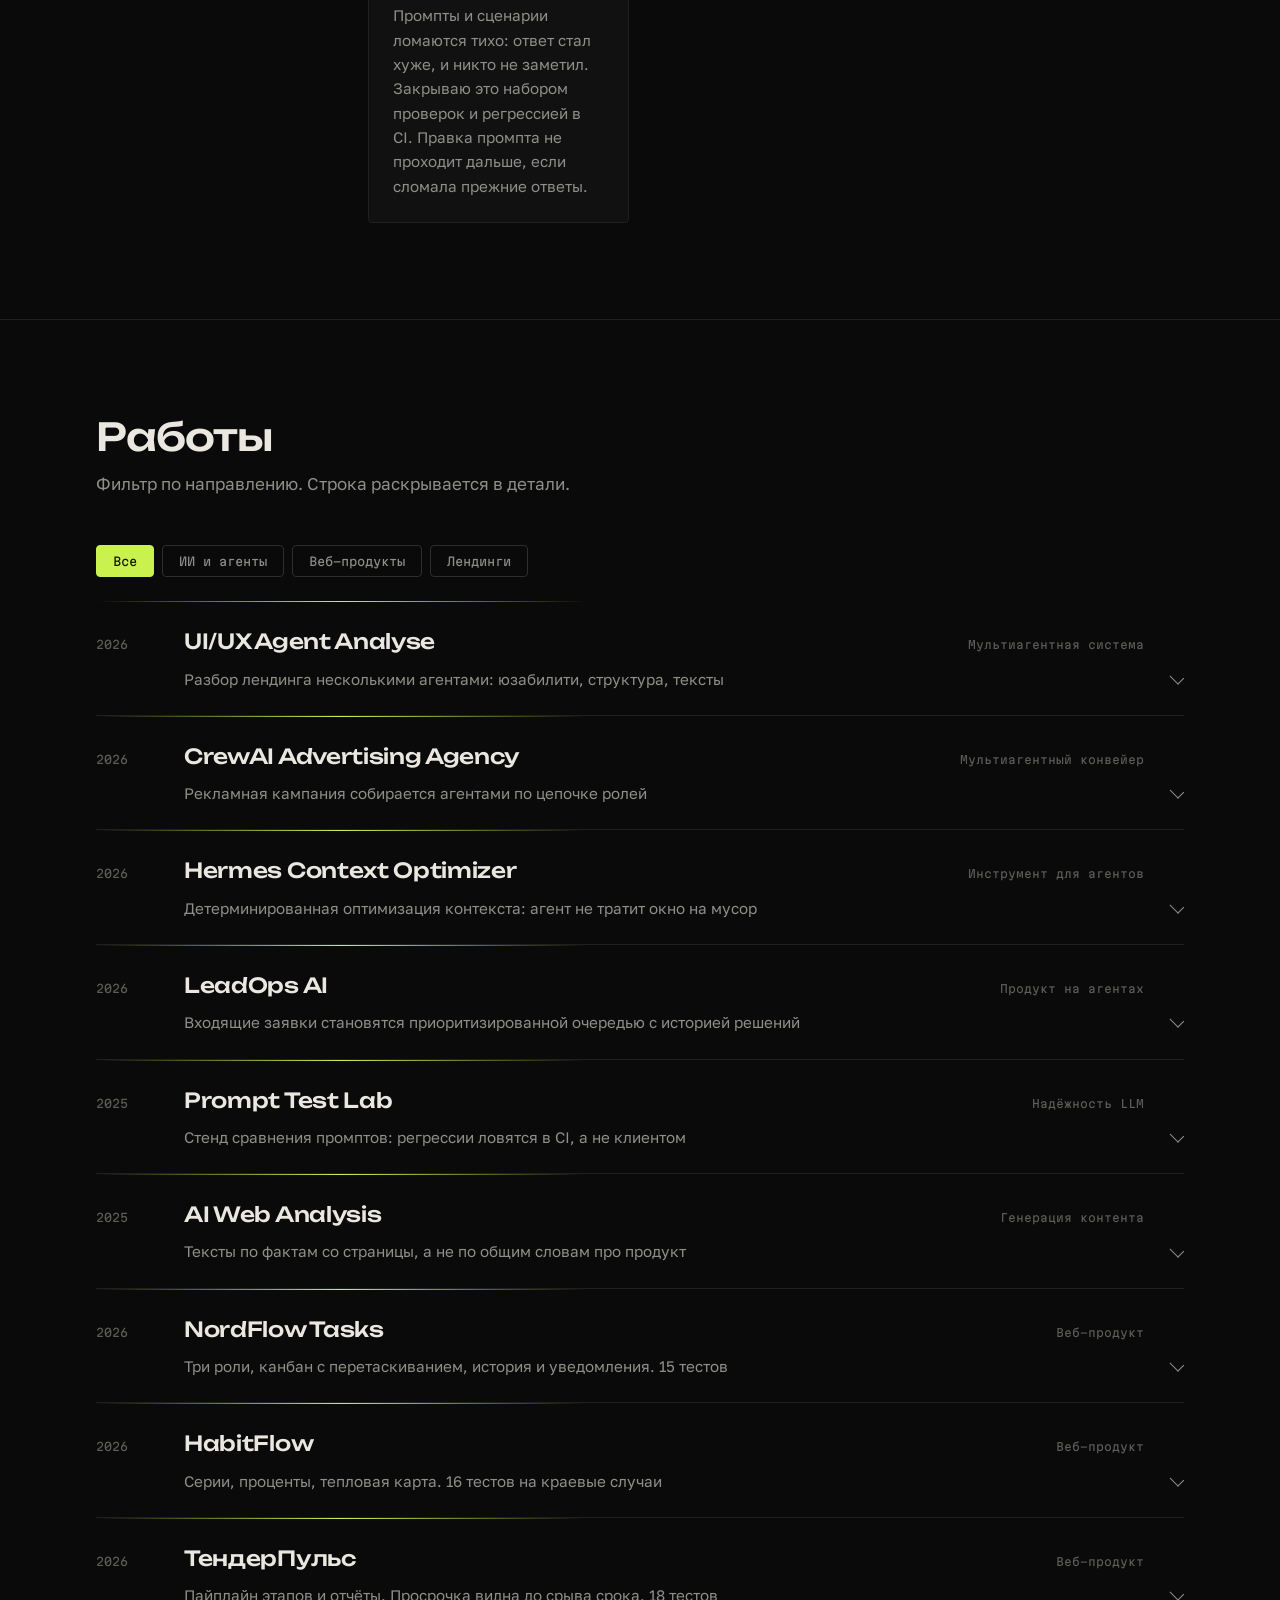
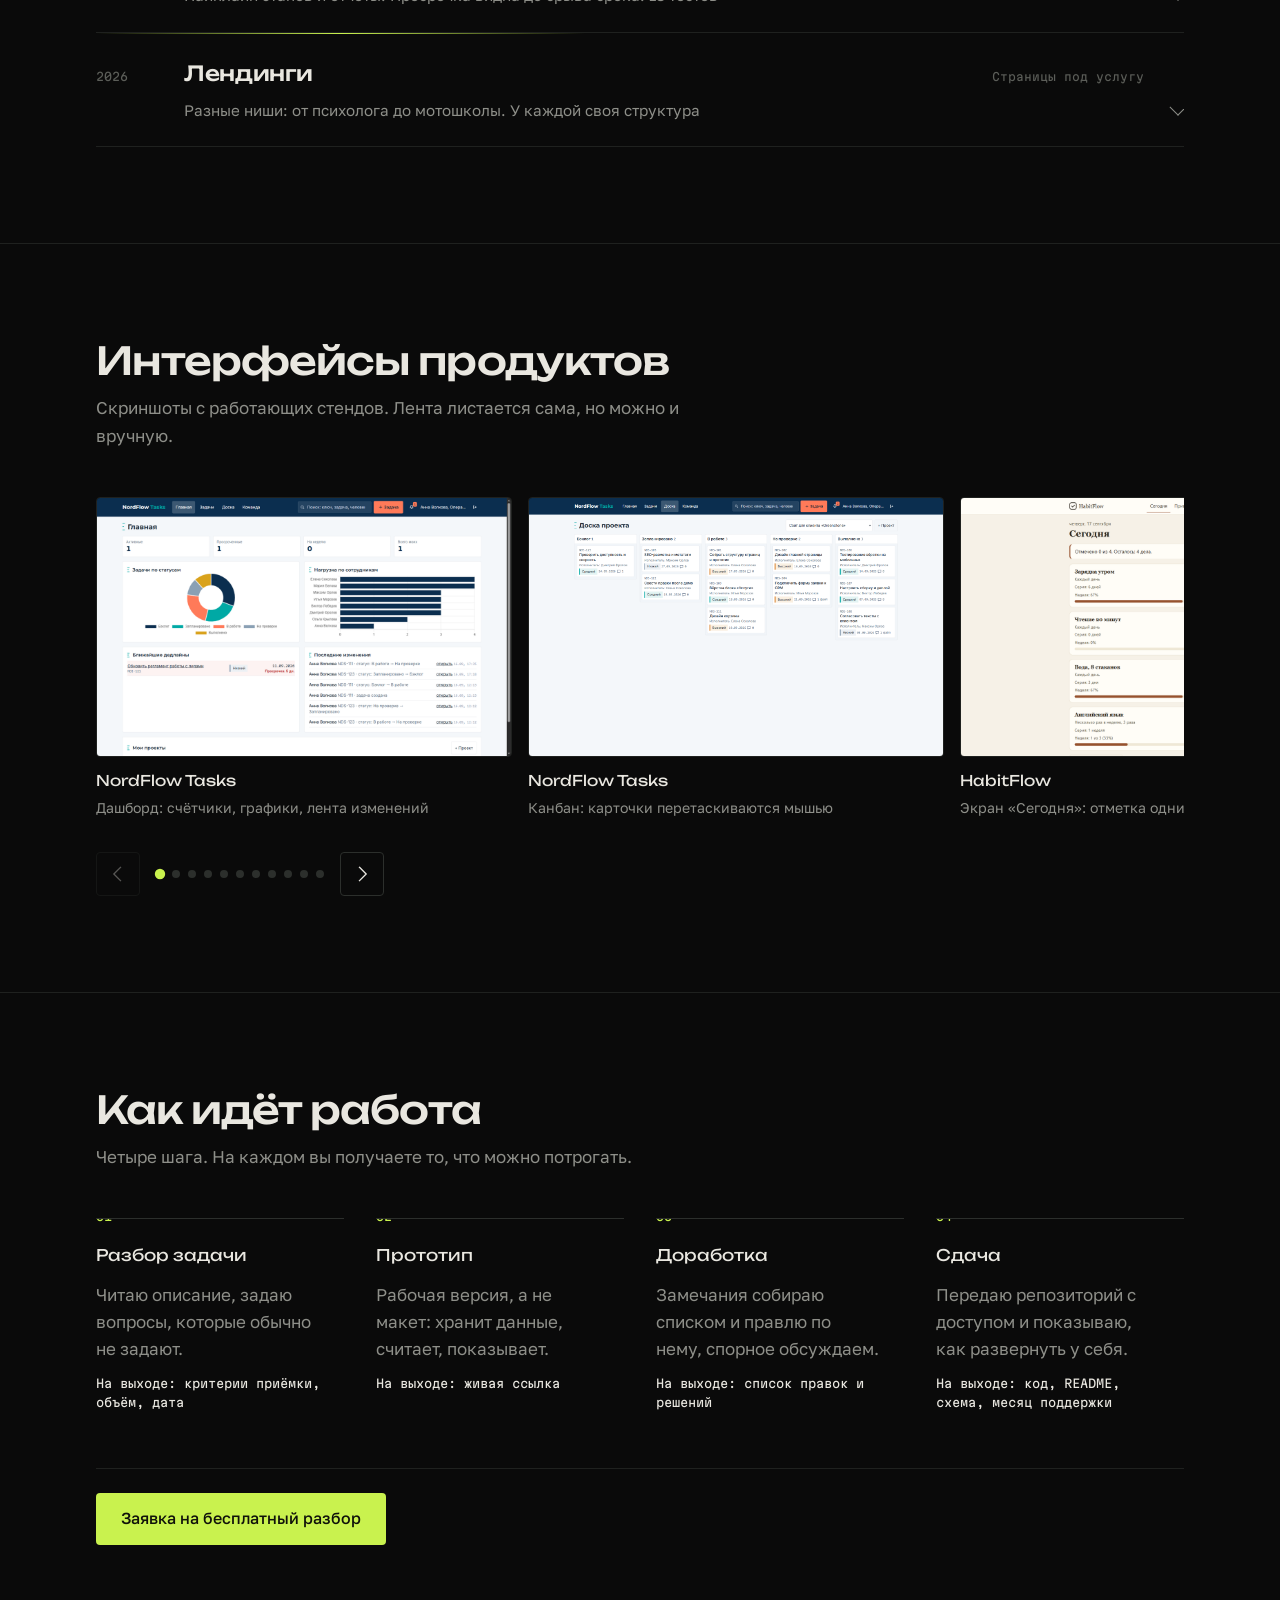
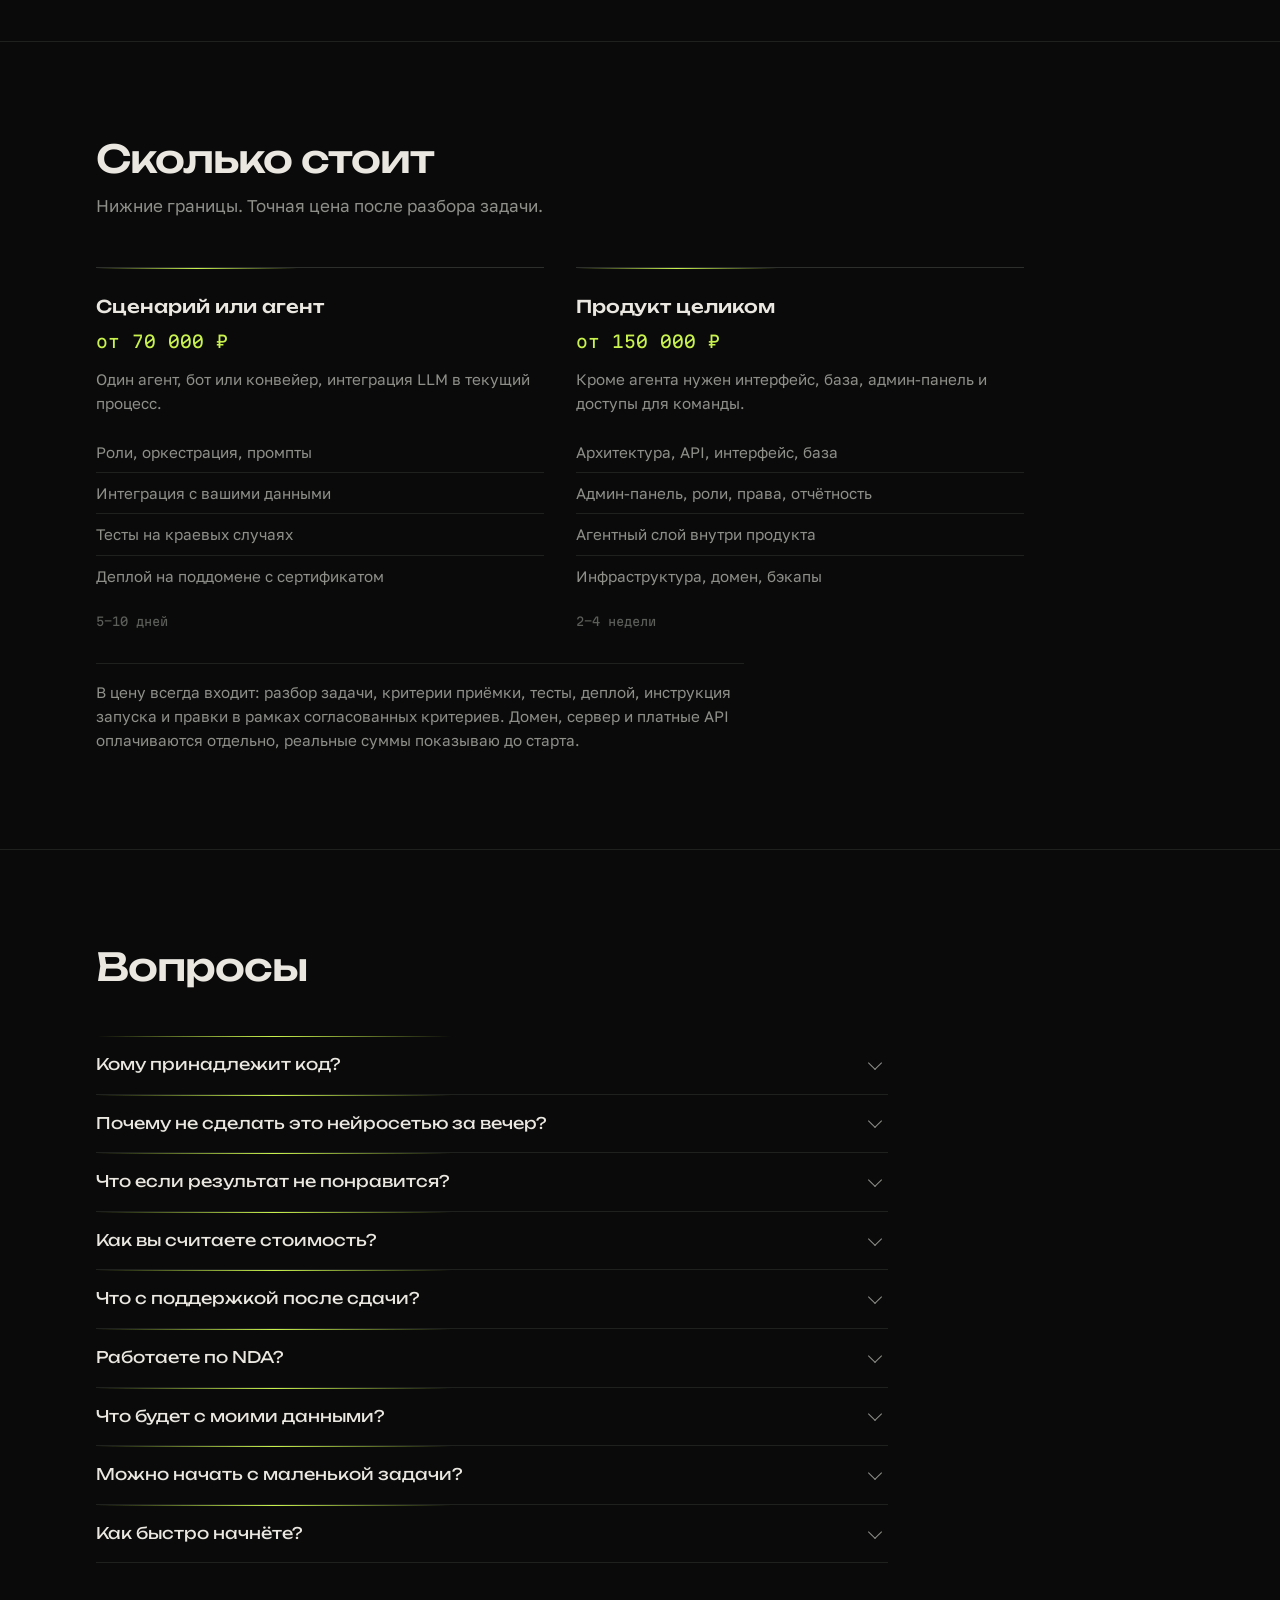
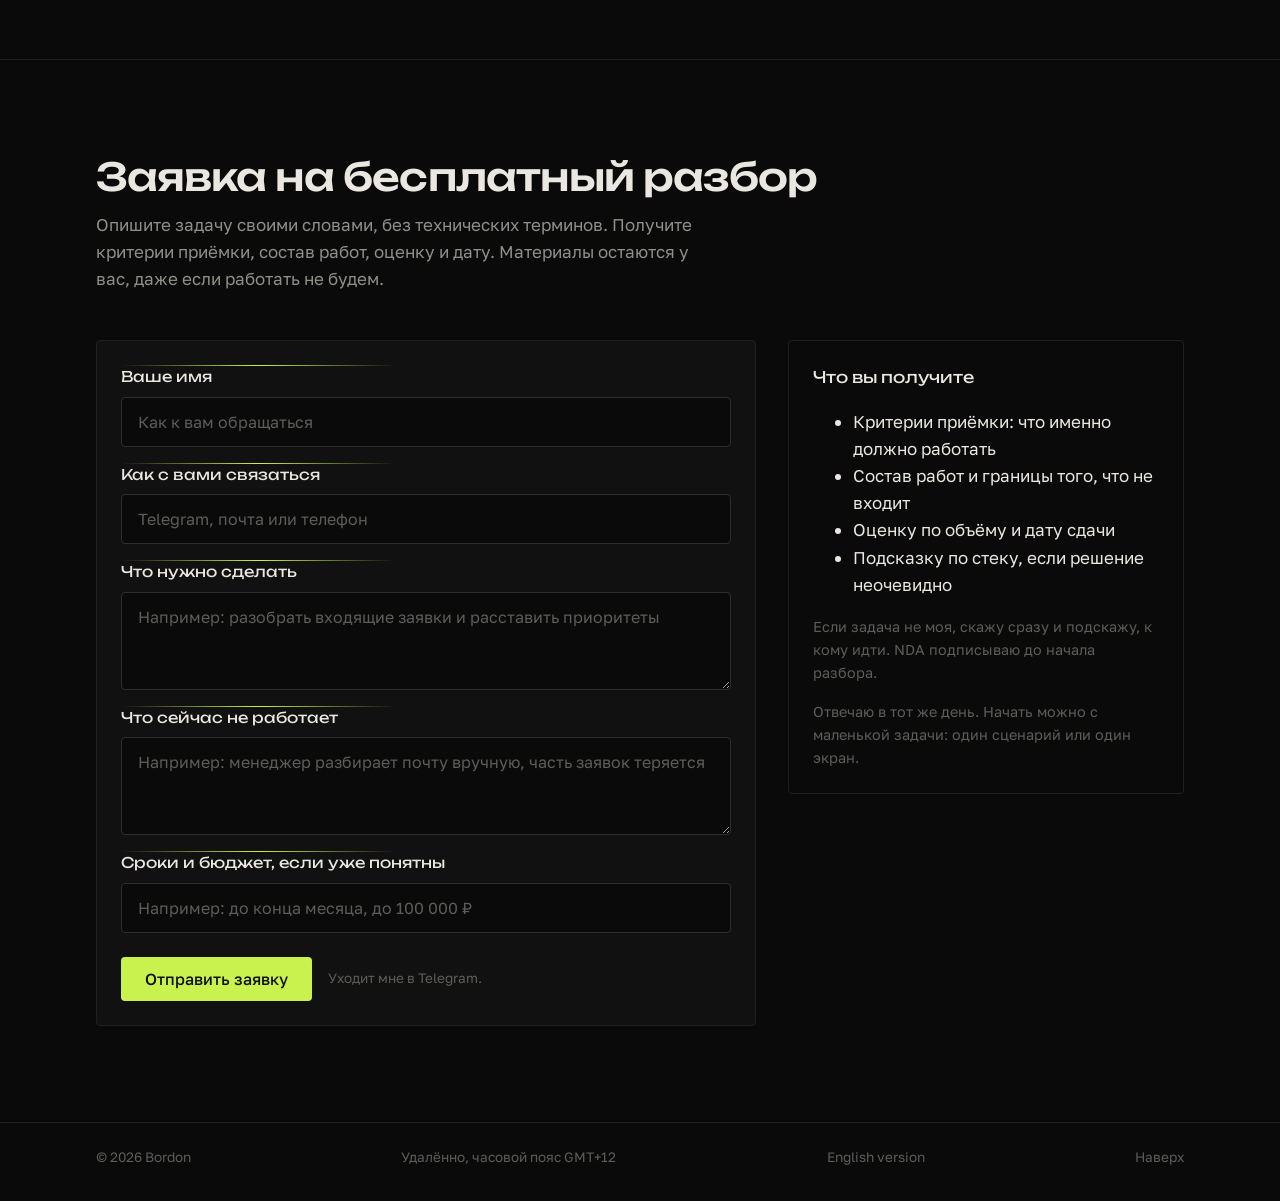
==== commit b98dbca7: "Иконка сайта и марка в шапке - векторная иконка: узел и связь, кислый на тёмной плашке - favicon.svg" ====
--- a/index.html
+++ b/index.html
@@ -7,6 +7,11 @@
 <meta name="description" content="Проектирую мультиагентные сценарии и LLM-интеграции. Собираю веб-приложения, админ-панели, трекеры, Telegram-боты и мини-аппы, лендинги. Бесплатный разбор задачи.">
 <link rel="alternate" hreflang="en" href="en.html">
 
+<link rel="icon" href="img/icon.svg" type="image/svg+xml">
+<link rel="icon" href="img/icon-32.png" sizes="32x32" type="image/png">
+<link rel="apple-touch-icon" href="img/icon-180.png">
+<meta name="theme-color" content="#0a0a0a">
+
 <link rel="preconnect" href="https://fonts.googleapis.com">
 <link rel="preconnect" href="https://fonts.gstatic.com" crossorigin>
 <link rel="stylesheet" href="https://fonts.googleapis.com/css2?family=Golos+Text:wght@400;500;600&family=Martian+Mono:wght@400;500&family=Unbounded:wght@400;500;600&display=swap">
@@ -21,7 +26,7 @@
 
 <header class="bar">
   <div class="bar__inner">
-    <a class="brand" href="#top"><span class="brand__dot" aria-hidden="true"></span>Bordon</a>
+    <a class="brand" href="#top"><img class="brand__mark" src="img/icon.svg" alt="" width="18" height="18">Bordon</a>
 
     <nav class="nav" id="nav" aria-label="Основная навигация">
       <a href="#do">Что делаю</a>
--- a/styles.css
+++ b/styles.css
@@ -151,11 +151,11 @@
   text-decoration: none;
   white-space: nowrap;
 }
-.brand__dot {
-  width: 0.55rem;
-  height: 0.55rem;
-  background: var(--acid);
-  border-radius: 1px;
+.brand__mark {
+  width: 1.15rem;
+  height: 1.15rem;
+  display: block;
+  flex: none;
 }
 
 .nav {
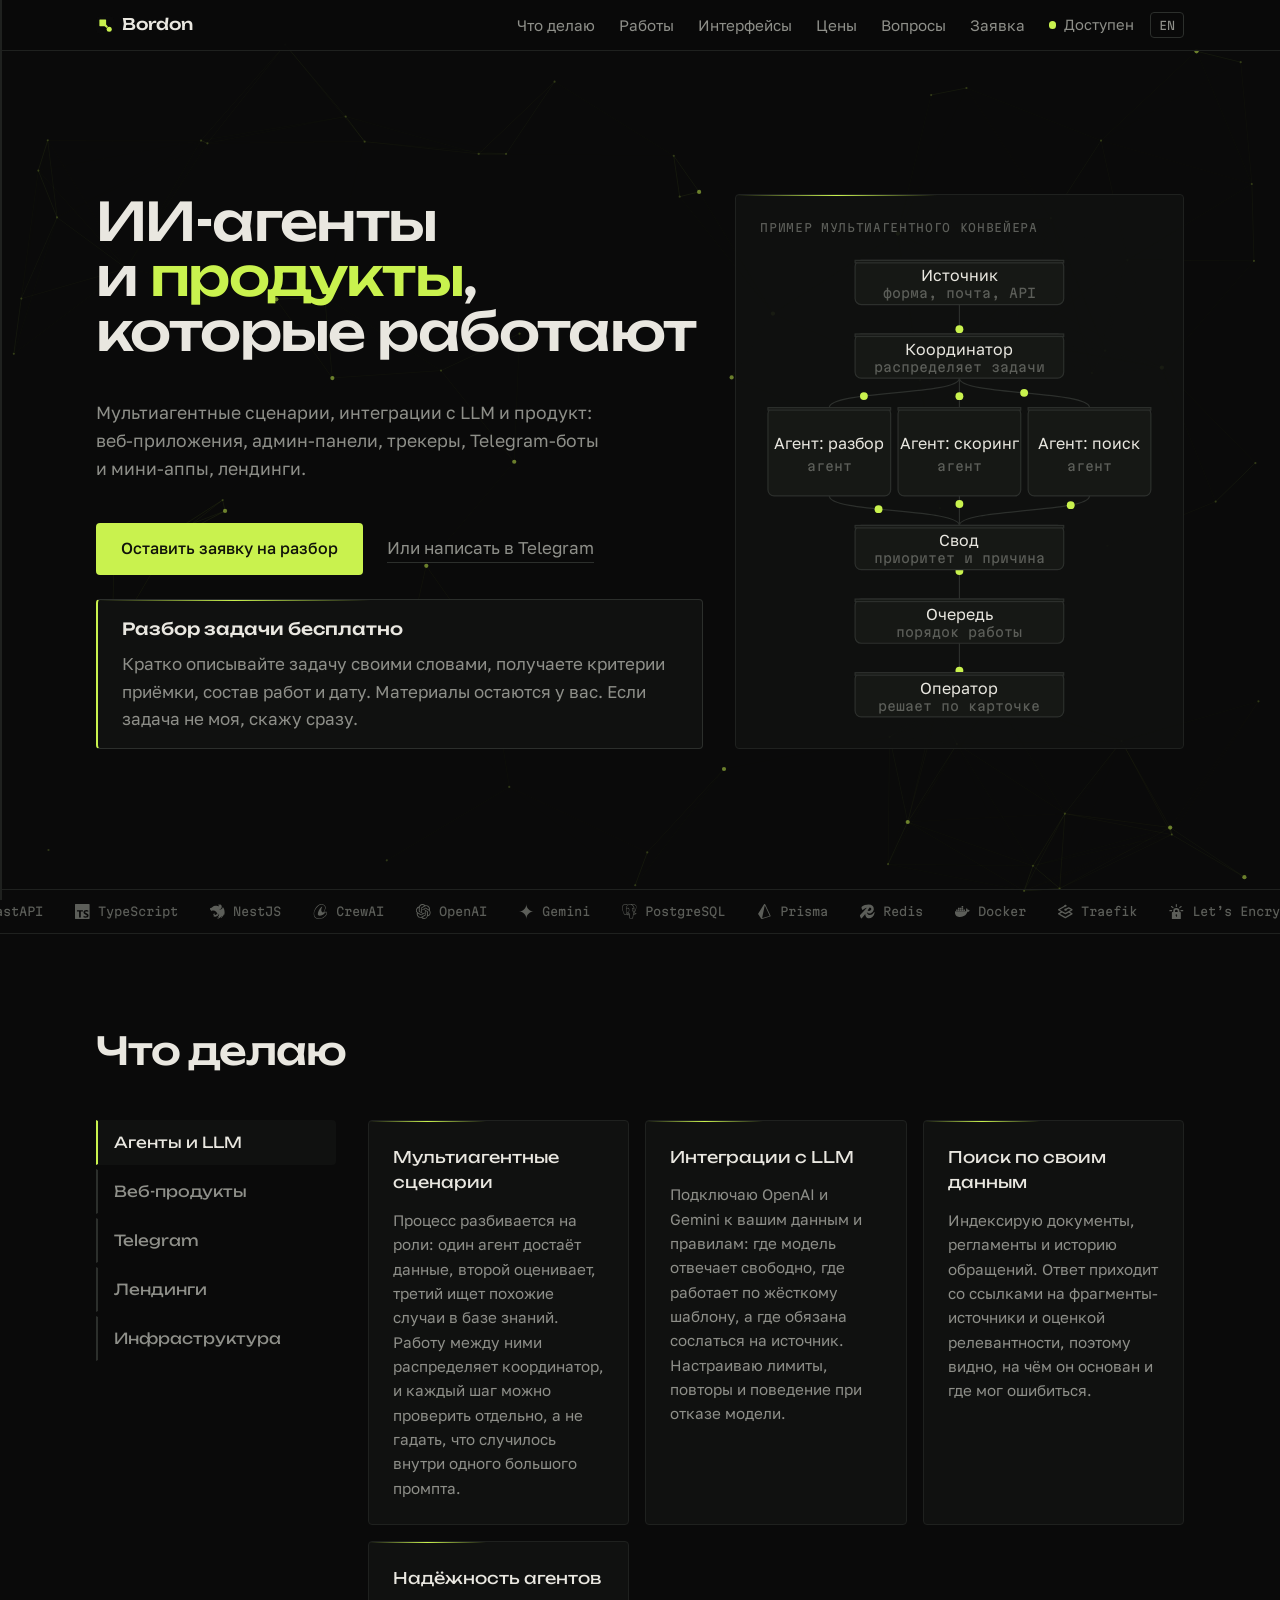
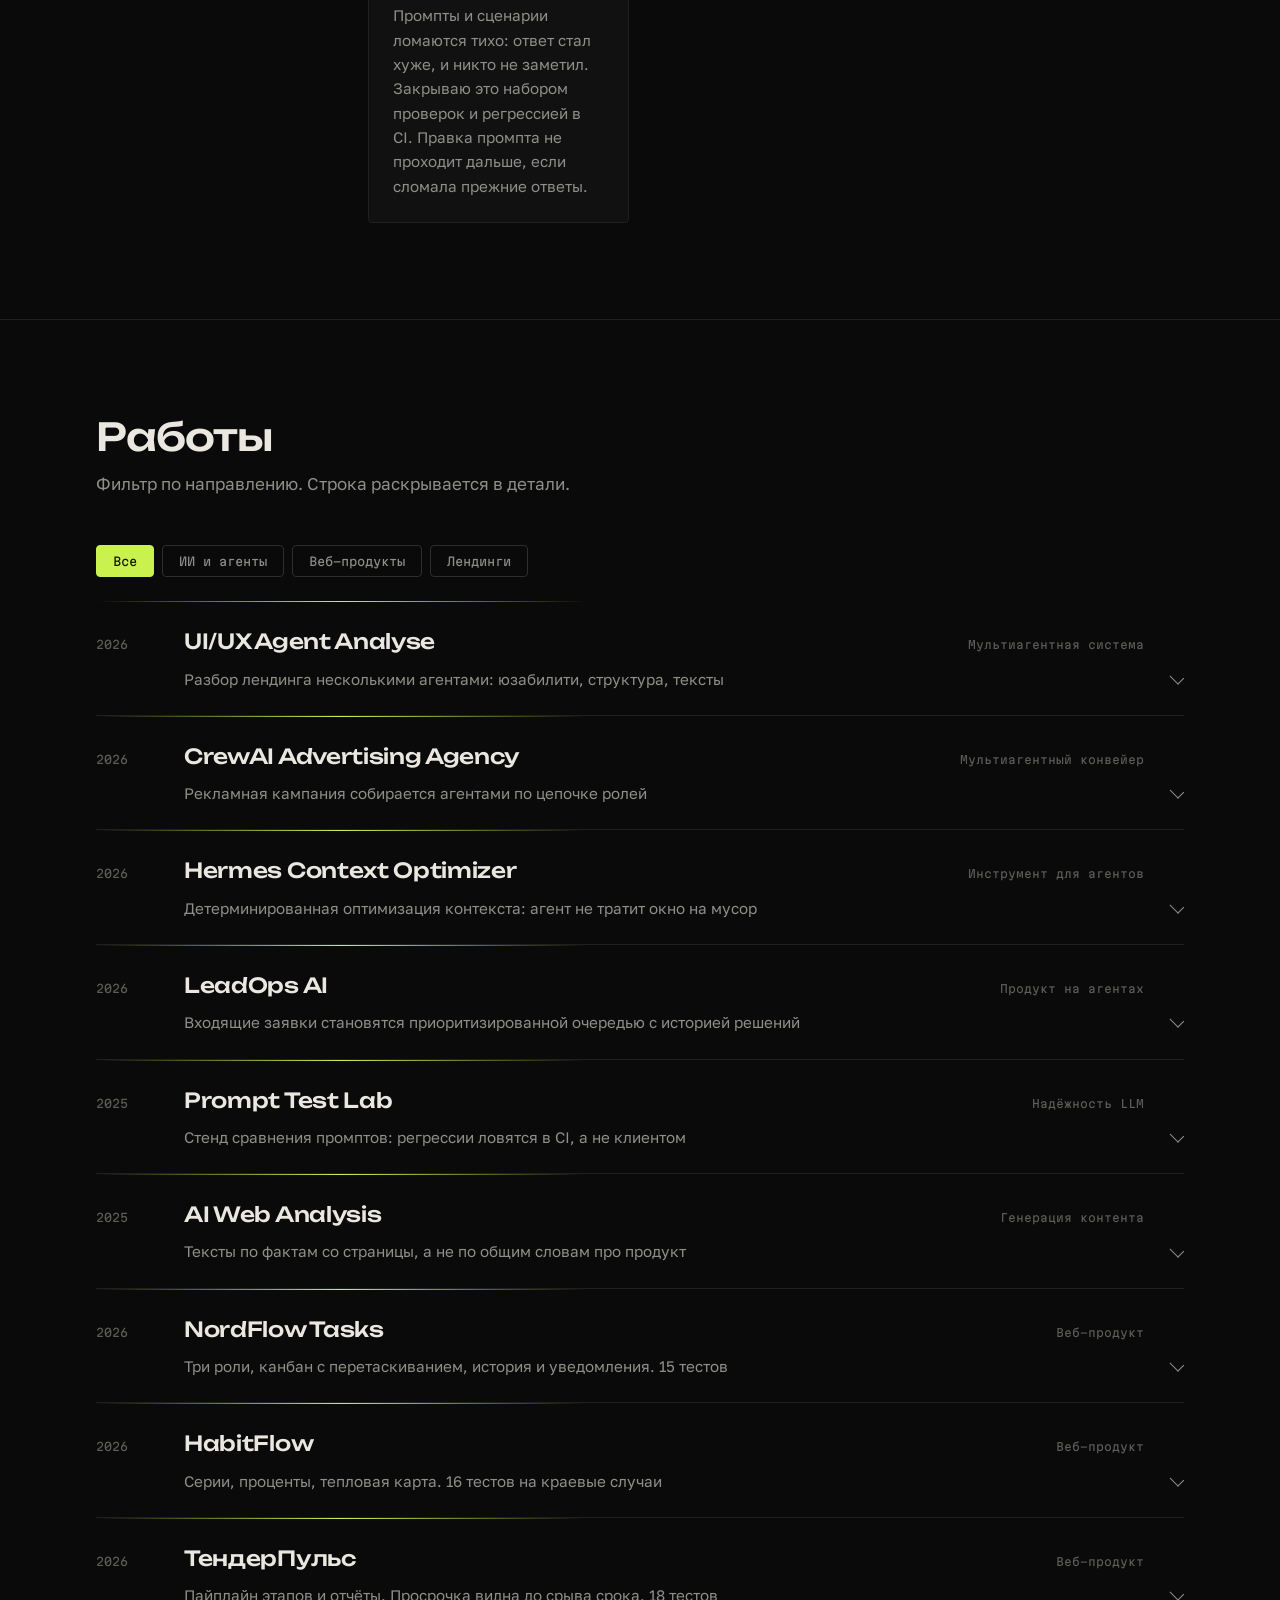
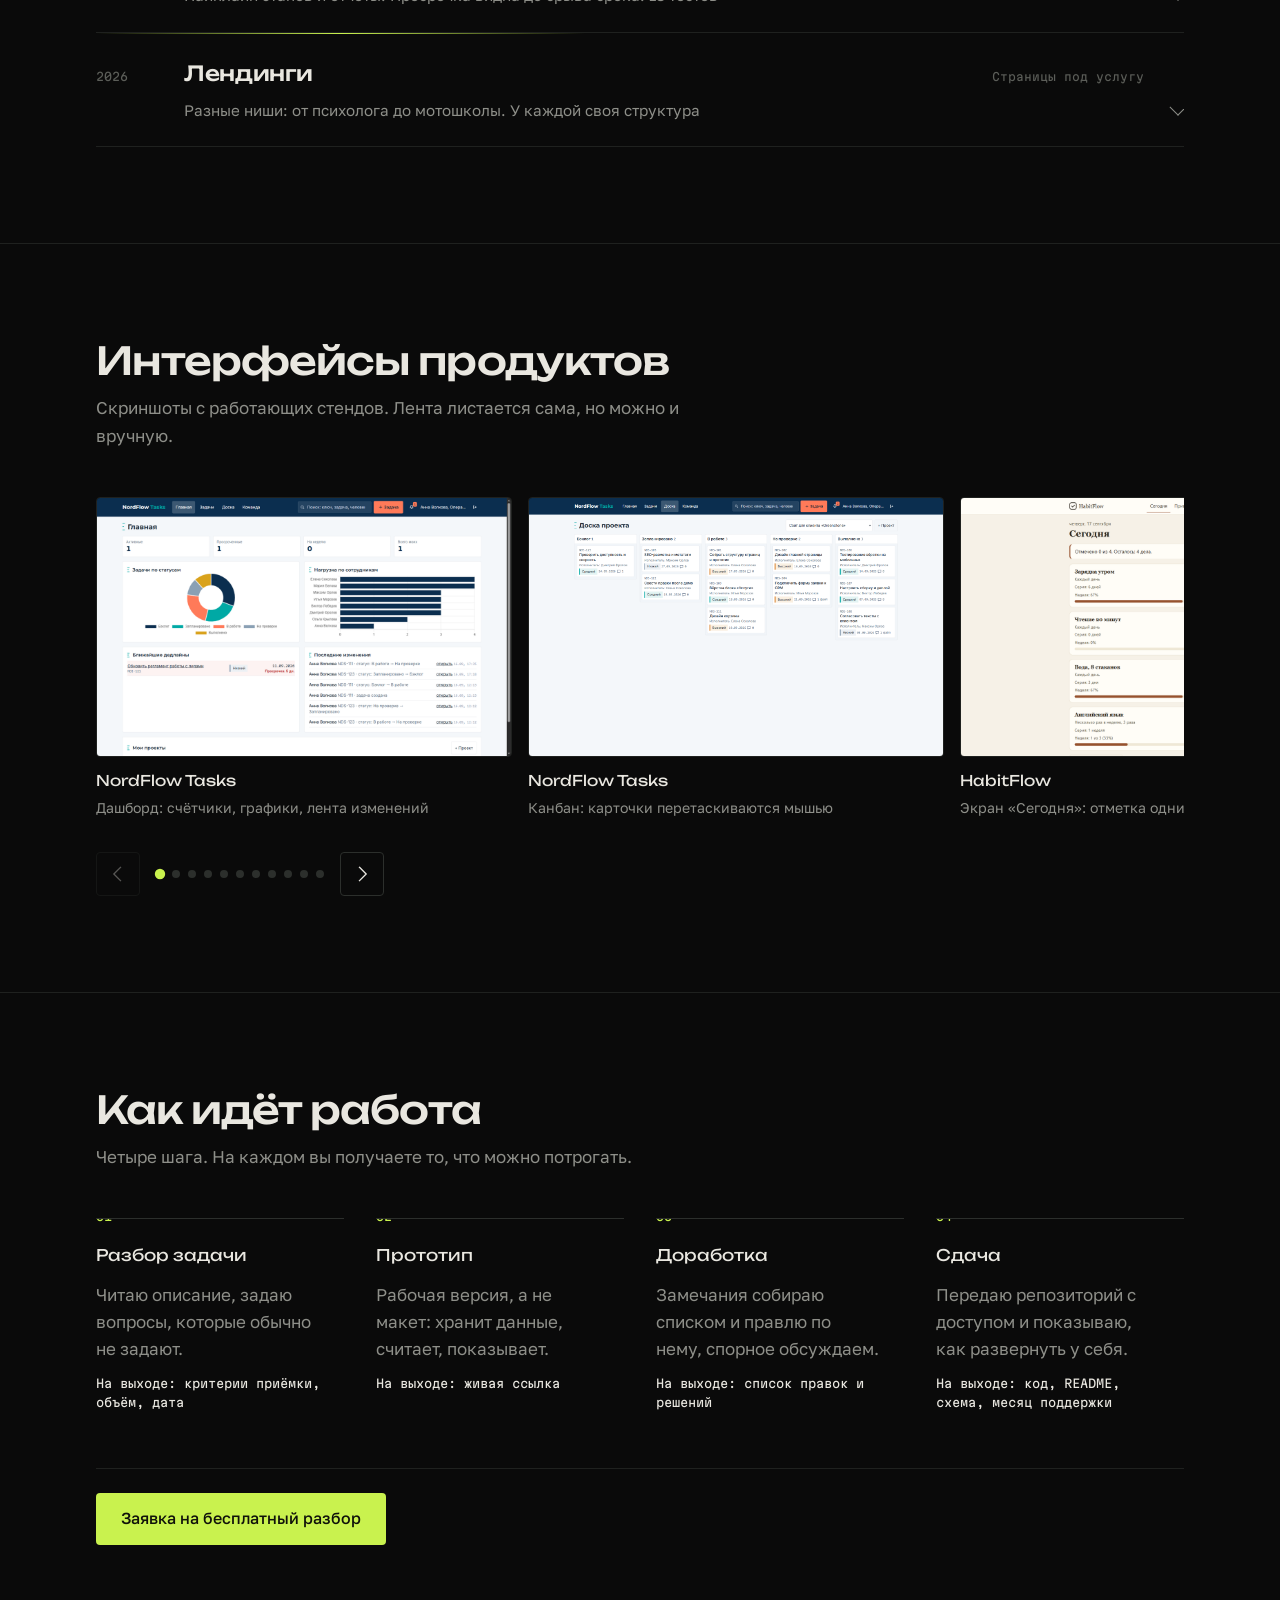
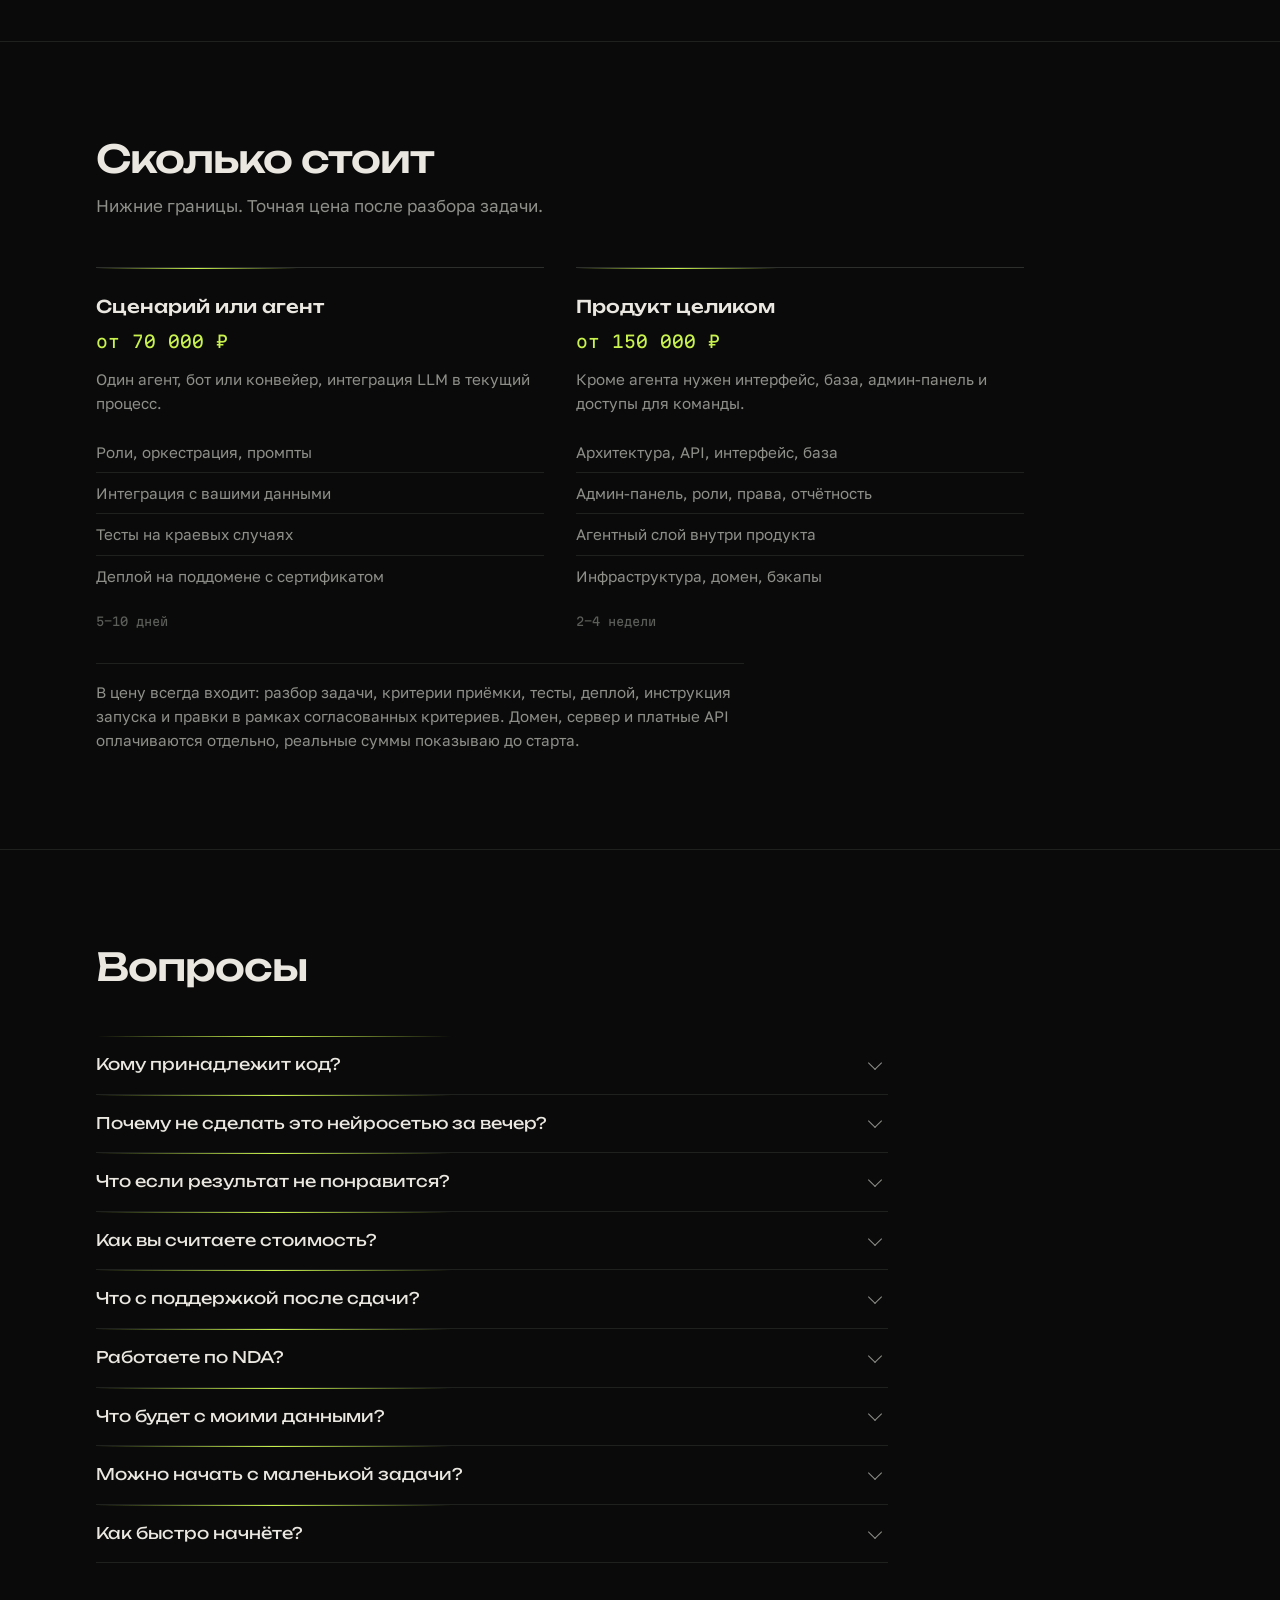
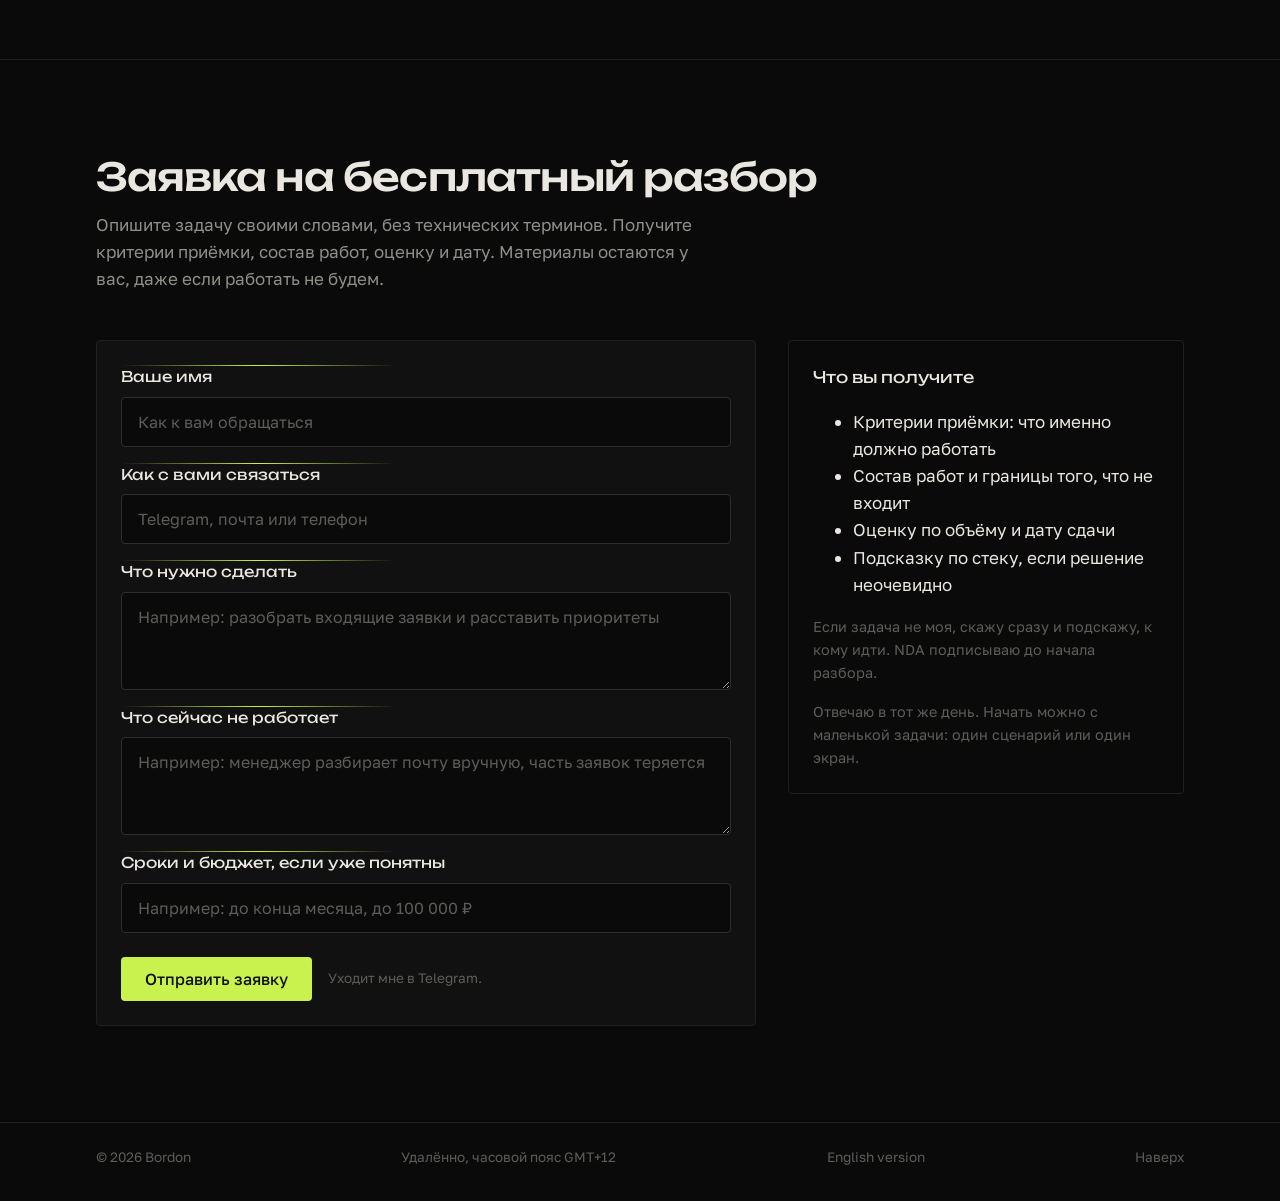
==== commit 1bab12ba: "P2-пакет: мёртвый код, i18n-строки, мета, гигиена генератора и игнора AUD-05..17: убран modifiers бе" ====
--- a/index.html
+++ b/index.html
@@ -5,6 +5,11 @@
 <meta name="viewport" content="width=device-width, initial-scale=1">
 <title>Bordon. ИИ-агенты, LLM и продукты под ключ</title>
 <meta name="description" content="Проектирую мультиагентные сценарии и LLM-интеграции. Собираю веб-приложения, админ-панели, трекеры, Telegram-боты и мини-аппы, лендинги. Бесплатный разбор задачи.">
+<meta property="og:title" content="Bordon. ИИ-агенты, LLM и продукты под ключ">
+<meta property="og:description" content="Проектирую мультиагентные сценарии и LLM-интеграции. Собираю веб-приложения, админ-панели, трекеры, Telegram-боты и мини-аппы, лендинги. Бесплатный разбор задачи.">
+<meta property="og:type" content="website">
+<meta property="og:locale" content="ru_RU">
+<meta name="twitter:card" content="summary">
 <link rel="alternate" hreflang="en" href="en.html">
 
 <link rel="icon" href="img/icon.svg" type="image/svg+xml">
@@ -52,7 +57,7 @@
   <section class="hero">
     <div class="hero__inner">
       <div class="hero__left">
-        <h1 class="hero__title">ИИ-агенты<br>и продукты,<br>которые работают</h1>
+        <h1 class="hero__title">ИИ-агенты<br>и <span class="hero__accent">продукты</span>,<br>которые работают</h1>
         <p class="hero__lead">
           Мультиагентные сценарии, интеграции с LLM и продукт:<br>
           веб-приложения, админ-панели, трекеры, Telegram-боты и мини-аппы, лендинги.
@@ -673,30 +678,30 @@
       </header>
 
       <div class="brief__grid">
-        <form class="brief__form" id="brief-form" novalidate>
+        <form class="brief__form" id="brief-form" action="https://t.me/bordon_ai" method="get" novalidate>
           <div class="field">
             <label for="b-name">Ваше имя</label>
-            <input id="b-name" name="name" type="text" autocomplete="name" placeholder="Как к вам обращаться" required>
+            <input id="b-name" name="name" type="text" autocomplete="name" placeholder="Как к вам обращаться" maxlength="1200" required>
           </div>
 
           <div class="field">
             <label for="b-contact">Как с вами связаться</label>
-            <input id="b-contact" name="contact" type="text" autocomplete="email" placeholder="Telegram, почта или телефон" required>
+            <input id="b-contact" name="contact" type="text" autocomplete="off" placeholder="Telegram, почта или телефон" maxlength="1200" required>
           </div>
 
           <div class="field">
             <label for="b-task">Что нужно сделать</label>
-            <textarea id="b-task" name="task" rows="3" placeholder="Например: разобрать входящие заявки и расставить приоритеты" required></textarea>
+            <textarea id="b-task" name="task" rows="3" placeholder="Например: разобрать входящие заявки и расставить приоритеты" maxlength="1200" required></textarea>
           </div>
 
           <div class="field">
             <label for="b-pain">Что сейчас не работает</label>
-            <textarea id="b-pain" name="pain" rows="3" placeholder="Например: менеджер разбирает почту вручную, часть заявок теряется"></textarea>
+            <textarea id="b-pain" name="pain" rows="3" placeholder="Например: менеджер разбирает почту вручную, часть заявок теряется" maxlength="1200"></textarea>
           </div>
 
           <div class="field">
             <label for="b-limits">Сроки и бюджет, если уже понятны</label>
-            <input id="b-limits" name="limits" type="text" placeholder="Например: до конца месяца, до 100 000 ₽">
+            <input id="b-limits" name="limits" type="text" placeholder="Например: до конца месяца, до 100 000 ₽" maxlength="1200">
           </div>
 
           <div class="field field--trap" aria-hidden="true">
--- a/styles.css
+++ b/styles.css
@@ -192,17 +192,6 @@
   border-radius: 50%;
   background: var(--acid);
 }
-.bar__tg {
-  color: var(--fg);
-  text-decoration: none;
-  border-bottom: 1px solid var(--line-2);
-  padding-bottom: 1px;
-  white-space: nowrap;
-}
-.bar__tg:hover {
-  border-color: var(--acid);
-}
-
 .lang {
   font-family: "Martian Mono", ui-monospace, monospace;
   font-size: 0.72rem;
@@ -291,6 +280,9 @@
   letter-spacing: -0.03em;
   margin: 0 0 var(--s4);
 }
+.hero__accent {
+  color: var(--acid);
+}
 .hero__lead {
   margin: 0 0 var(--s4);
   max-width: 46ch;
@@ -360,12 +352,6 @@
   stroke: var(--line-2);
   stroke-width: 1;
 }
-.flowmap .node--branch rect {
-  fill: var(--bg-2);
-}
-.flowmap .node__dot {
-  fill: var(--acid);
-}
 .flowmap text {
   fill: var(--fg);
   font-family: "Golos Text", system-ui, sans-serif;
@@ -380,9 +366,6 @@
 .flowmap .pulse {
   fill: var(--acid);
 }
-.flowmap .pulse--b {
-  fill: var(--dim);
-}
 
 /* бегущая строка: один ряд */
 .stack {
@@ -397,6 +380,8 @@
   display: flex;
   align-items: center;
   gap: var(--s8);
+  /* зазор на стыке копий: входит в offsetWidth, поэтому цикл остаётся бесшовным */
+  padding-inline-end: var(--s8);
   width: max-content;
   font-family: "Martian Mono", ui-monospace, monospace;
   font-size: 0.74rem;
@@ -1024,13 +1009,6 @@
   animation: reveal 200ms ease-out;
 }
 
-/* контакты */
-.contact__row {
-  display: flex;
-  flex-wrap: wrap;
-  align-items: center;
-  gap: var(--s4) var(--s6);
-}
 .link {
   color: var(--dim);
   text-decoration: none;
@@ -1059,12 +1037,6 @@
     background 150ms ease-out,
     color 150ms ease-out,
     transform 100ms ease-out;
-}
-.btn__icon {
-  width: 1.15rem;
-  height: 1.15rem;
-  fill: currentColor;
-  flex: 0 0 auto;
 }
 .btn--primary {
   background: var(--acid);
@@ -1416,9 +1388,6 @@
     padding-right: 0;
   }
 
-  .hero__stats {
-    gap: var(--s4) var(--s6);
-  }
   .slide {
     flex: 0 0 80%;
   }
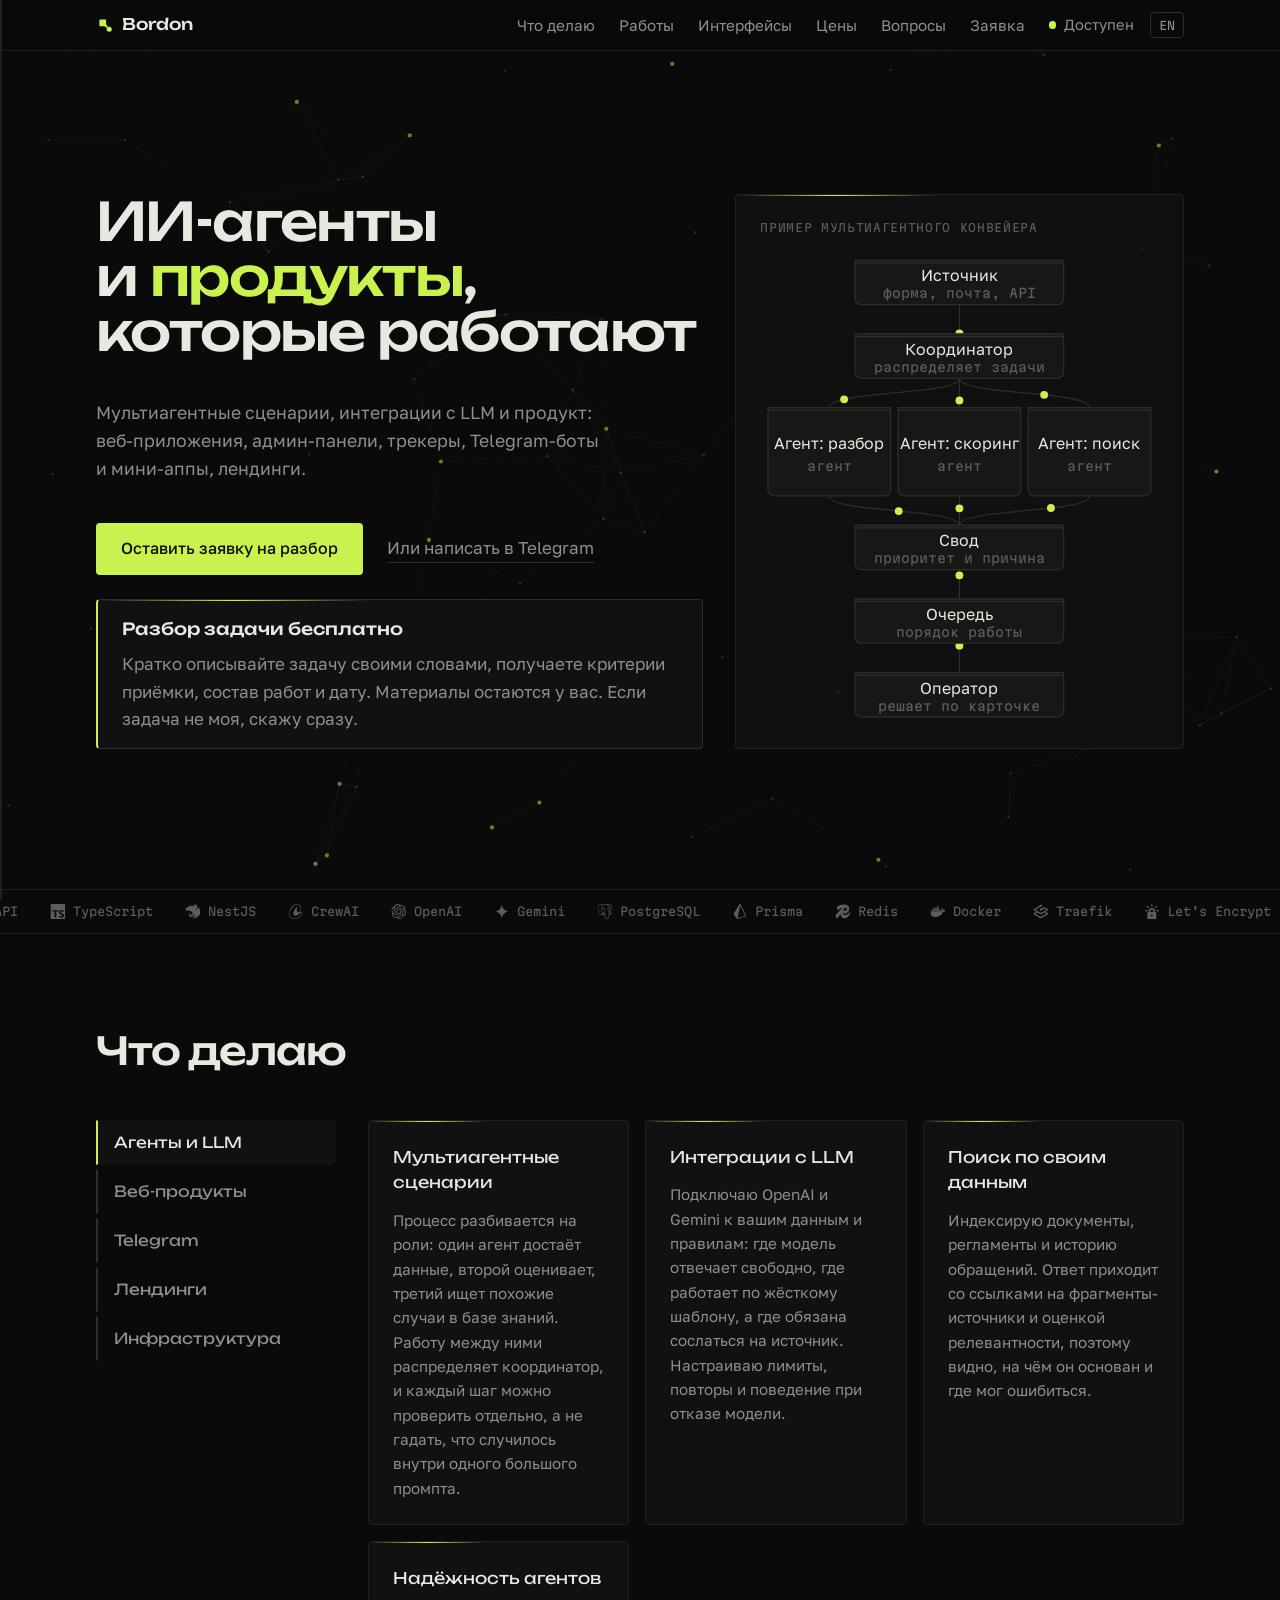
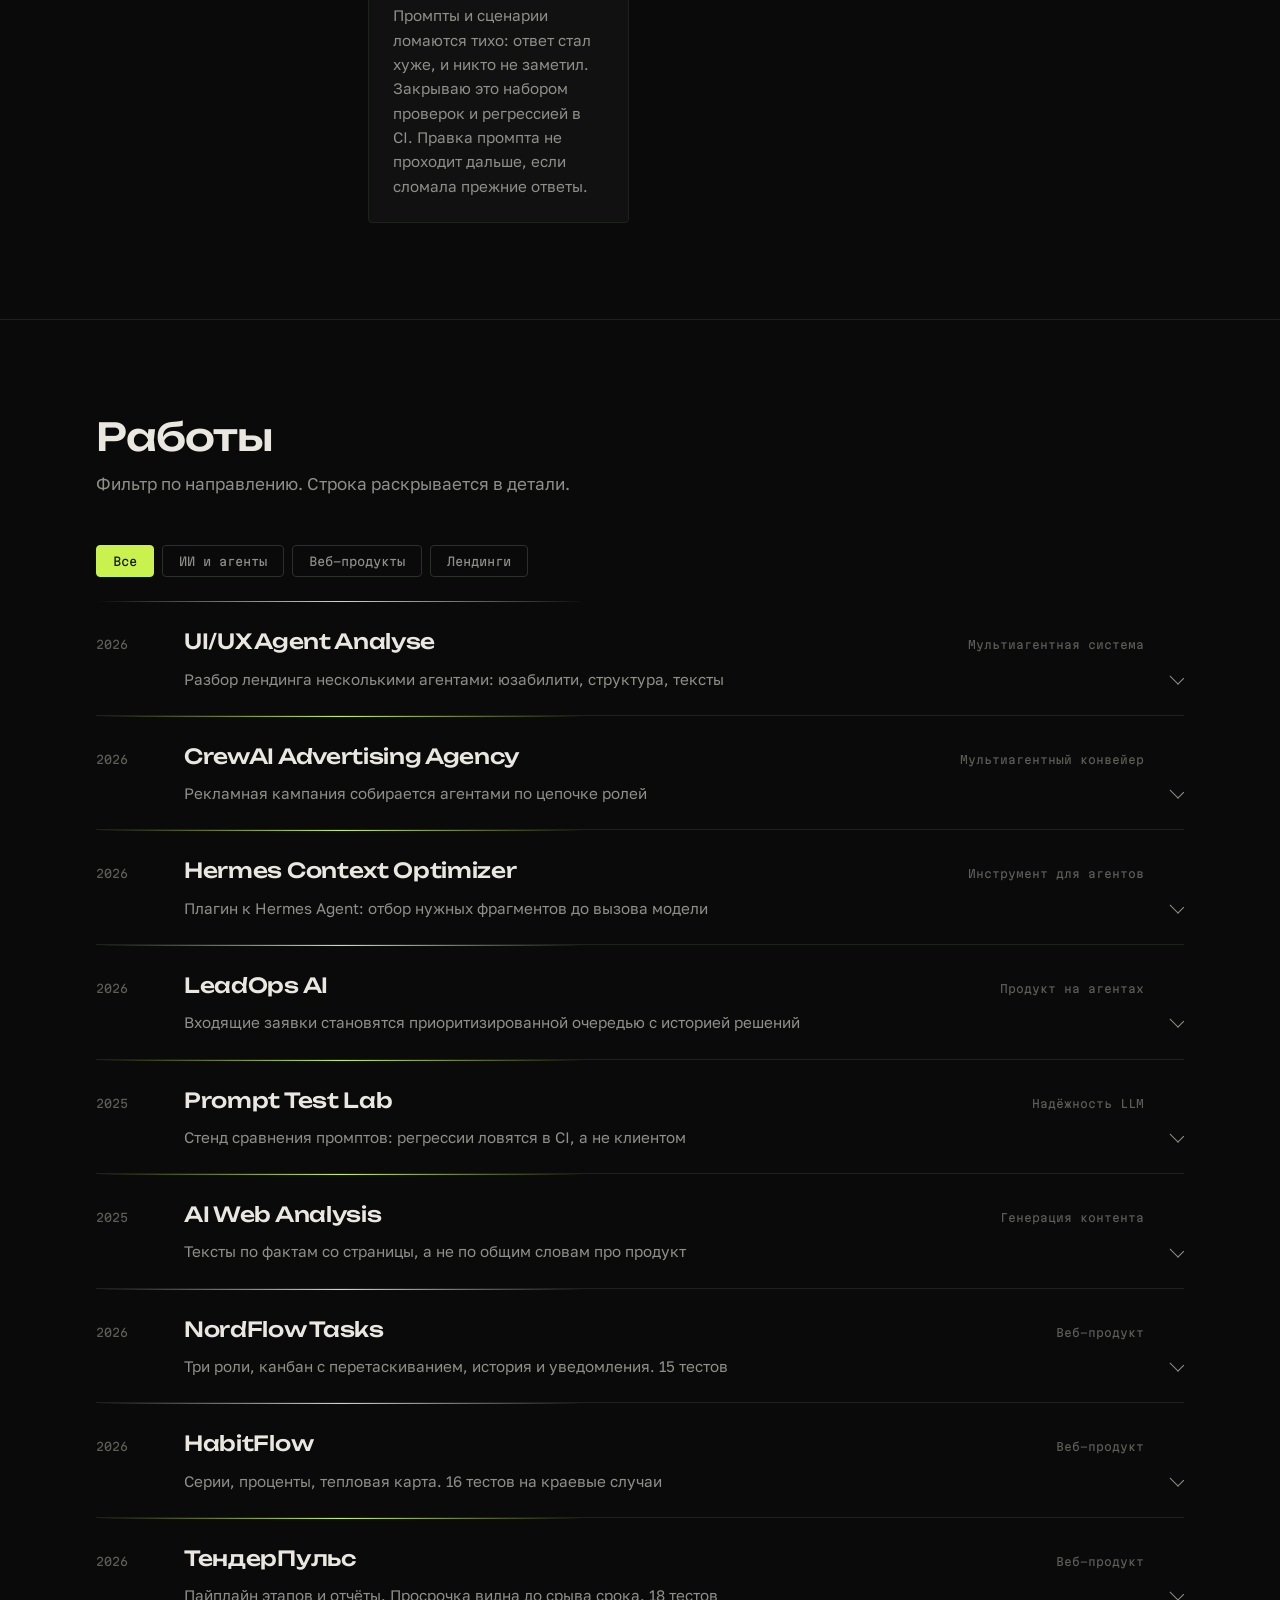
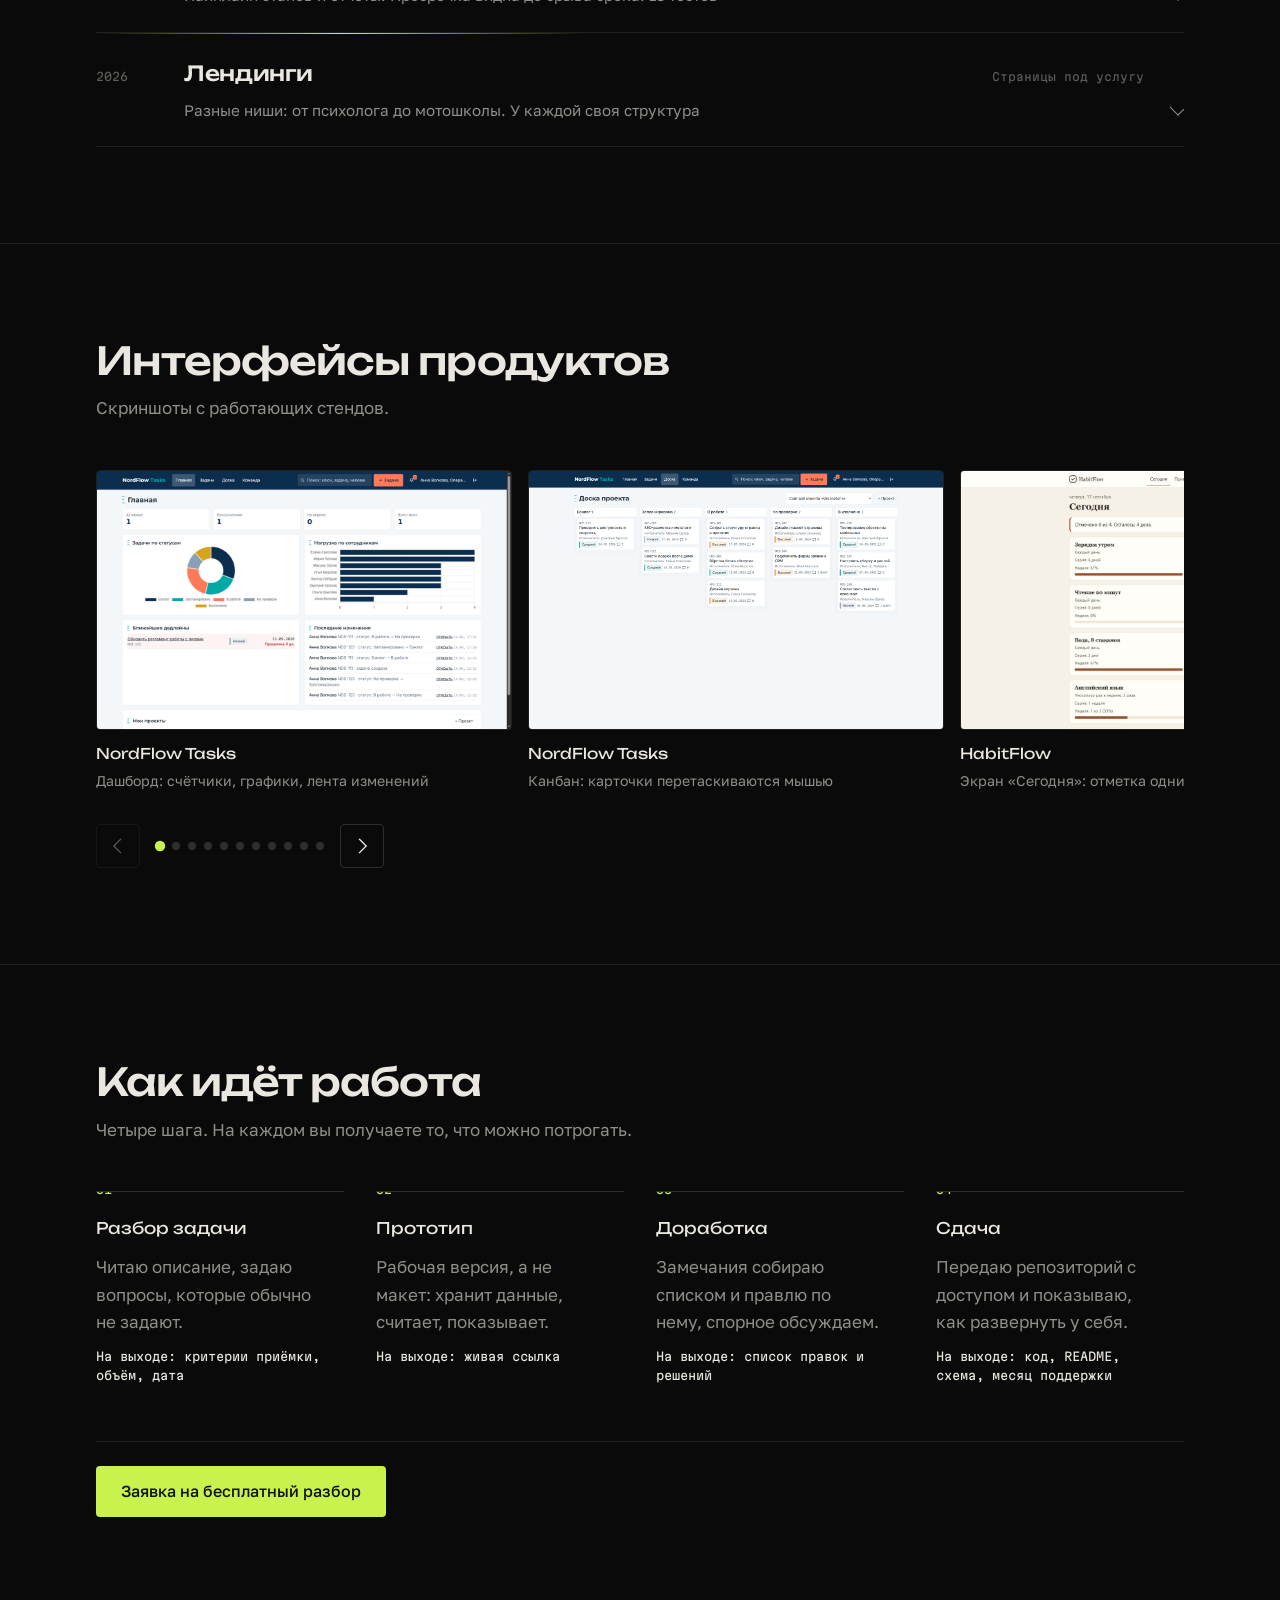
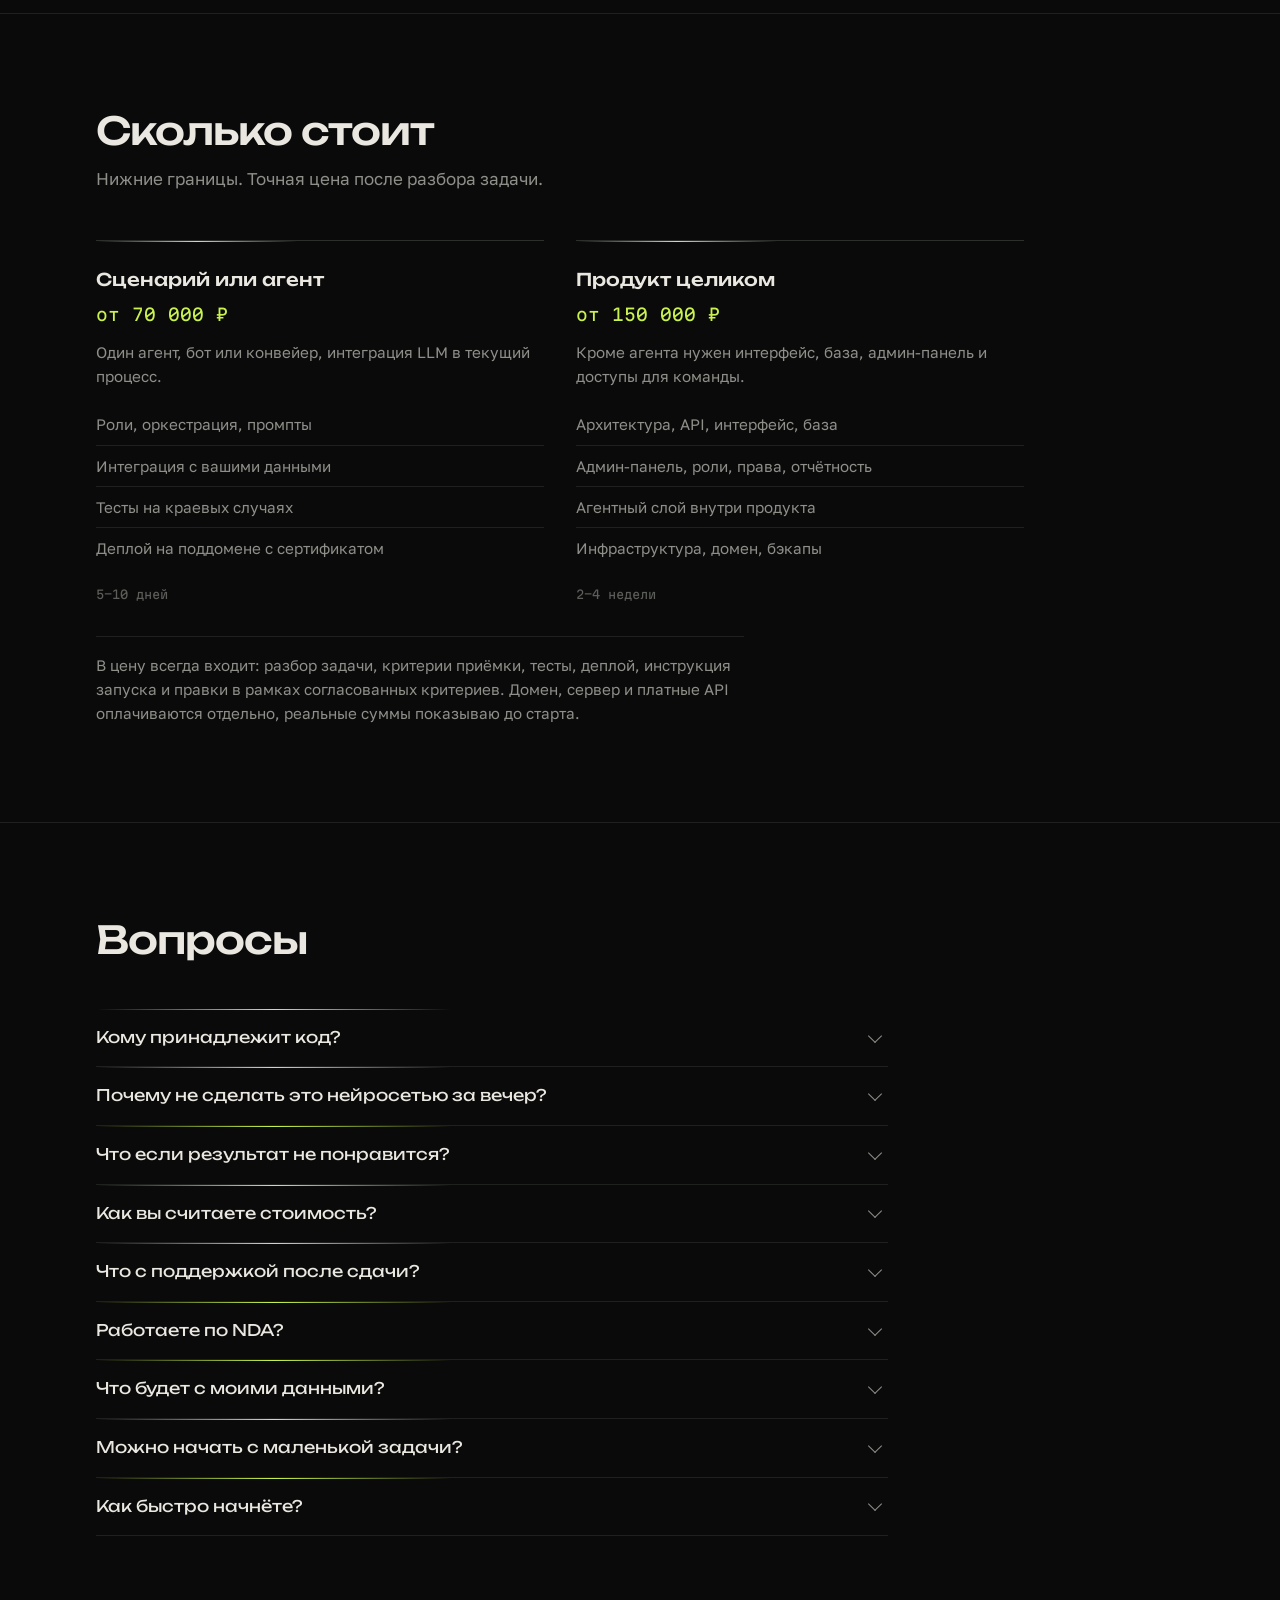
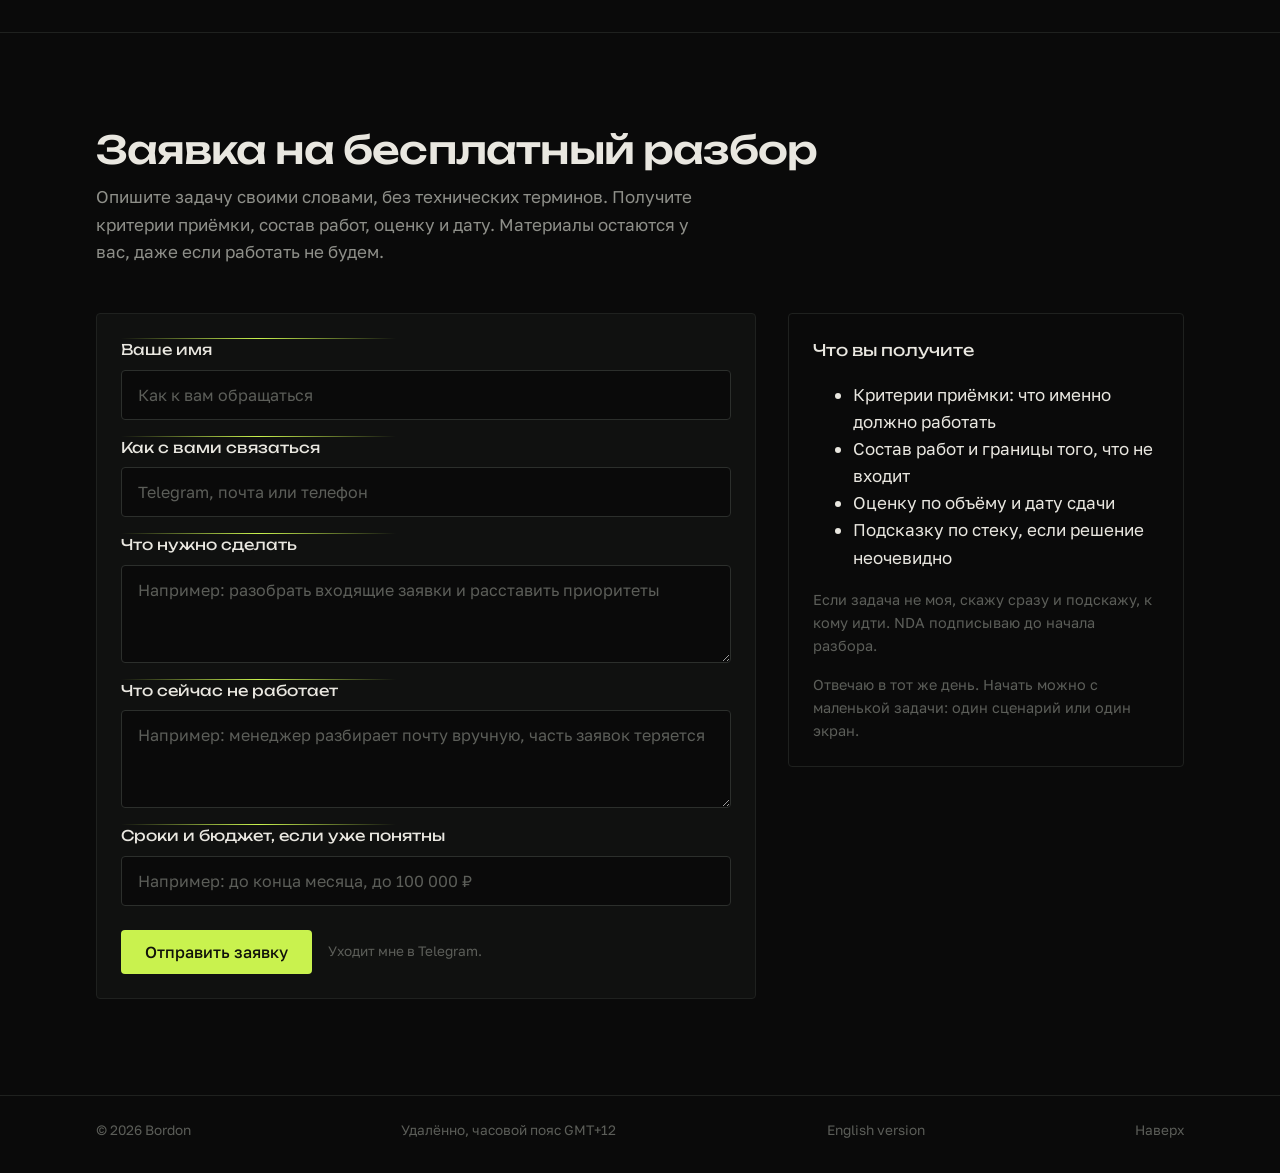
==== commit b2d36d76: "Кейс Hermes: описание по фактам репозитория, убрана лишняя строка в интерфейсах - было общее «оптими" ====
--- a/index.html
+++ b/index.html
@@ -376,12 +376,12 @@
             <span class="case__year">2026</span>
             <span class="case__title">Hermes Context Optimizer</span>
             <span class="case__cat">Инструмент для агентов</span>
-            <span class="case__sum">Детерминированная оптимизация контекста: агент не тратит окно на мусор</span>
-            <span class="case__more" aria-hidden="true"></span>
-          </summary>
-          <div class="case__body">
-            <p class="case__what">Плагин для Hermes Agent. Оптимизирует контекст инструментов так, что одинаковый вход даёт одинаковый результат.</p>
-            <p class="case__value"><span class="case__label">Зачем заказчику</span>Именно из-за этого агенты в проде ведут себя по-разному на одинаковых запросах. Здесь поведение воспроизводимо.</p>
+            <span class="case__sum">Плагин к Hermes Agent: отбор нужных фрагментов до вызова модели</span>
+            <span class="case__more" aria-hidden="true"></span>
+          </summary>
+          <div class="case__body">
+            <p class="case__what">Экспериментальный плагин к Hermes Agent. Сжимает большие результаты read-only инструментов до вызова модели, а обязательные записи находит детерминированно: неоднозначная запись уводит в консервативный откат, а не в догадку. Секреты не сохраняются, изменяющие инструменты идут без изменений.</p>
+            <p class="case__value"><span class="case__label">Зачем заказчику</span>Плагин платит за себя дважды: контекст дешевле, а поведение агента воспроизводимо. В замере на одной модели качество ответов не изменилось, а оплата провайдера упала на 93,5%. Это измерение на одном корпусе, а не обещание для любого проекта.</p>
             <ul class="tags"><li>Python</li><li>Hermes Agent</li><li>Apache-2.0</li><li>тесты</li></ul>
             <a class="case__go" href="https://github.com/ai4bordon/hermes-context-optimizer">Открыть на GitHub</a>
           </div>
@@ -512,7 +512,7 @@
     <div class="wrap">
       <header class="sec">
         <h2>Интерфейсы продуктов</h2>
-        <p class="sec__lead">Скриншоты с работающих стендов. Лента листается сама, но можно и вручную.</p>
+        <p class="sec__lead">Скриншоты с работающих стендов.</p>
       </header>
 
       <div class="carousel" id="carousel">
--- a/styles.css
+++ b/styles.css
@@ -14,6 +14,7 @@
   --dim-2: #5c5e59;
   --acid: #c9f24e;
   --acid-2: #a9d63c;
+  --err: #c05a3a;
 
   /* шкала отступов */
   --s1: 0.25rem;
@@ -1103,6 +1104,11 @@
   border-color: var(--acid);
   outline: none;
 }
+/* невалидное поле после ответа сервера: видно всегда, а не только по фокусу */
+.field.is-bad input,
+.field.is-bad textarea {
+  border-color: var(--err);
+}
 
 .field--trap {
   position: absolute;
@@ -1133,7 +1139,7 @@
 .brief__err {
   margin: 0;
   padding: var(--s3) var(--s4);
-  border-left: 2px solid #c05a3a;
+  border-left: 2px solid var(--err);
   background: #1a1210;
   color: #e8b6a4;
   font-size: 0.92rem;
@@ -1363,6 +1369,11 @@
     display: none;
   }
 
+  /* навигация уходит в fixed, поэтому правую группу толкаем сами */
+  .bar__side {
+    margin-inline-start: auto;
+  }
+
   .case__head {
     grid-template-columns: minmax(0, 1fr) var(--s6);
     gap: var(--s1) 0;
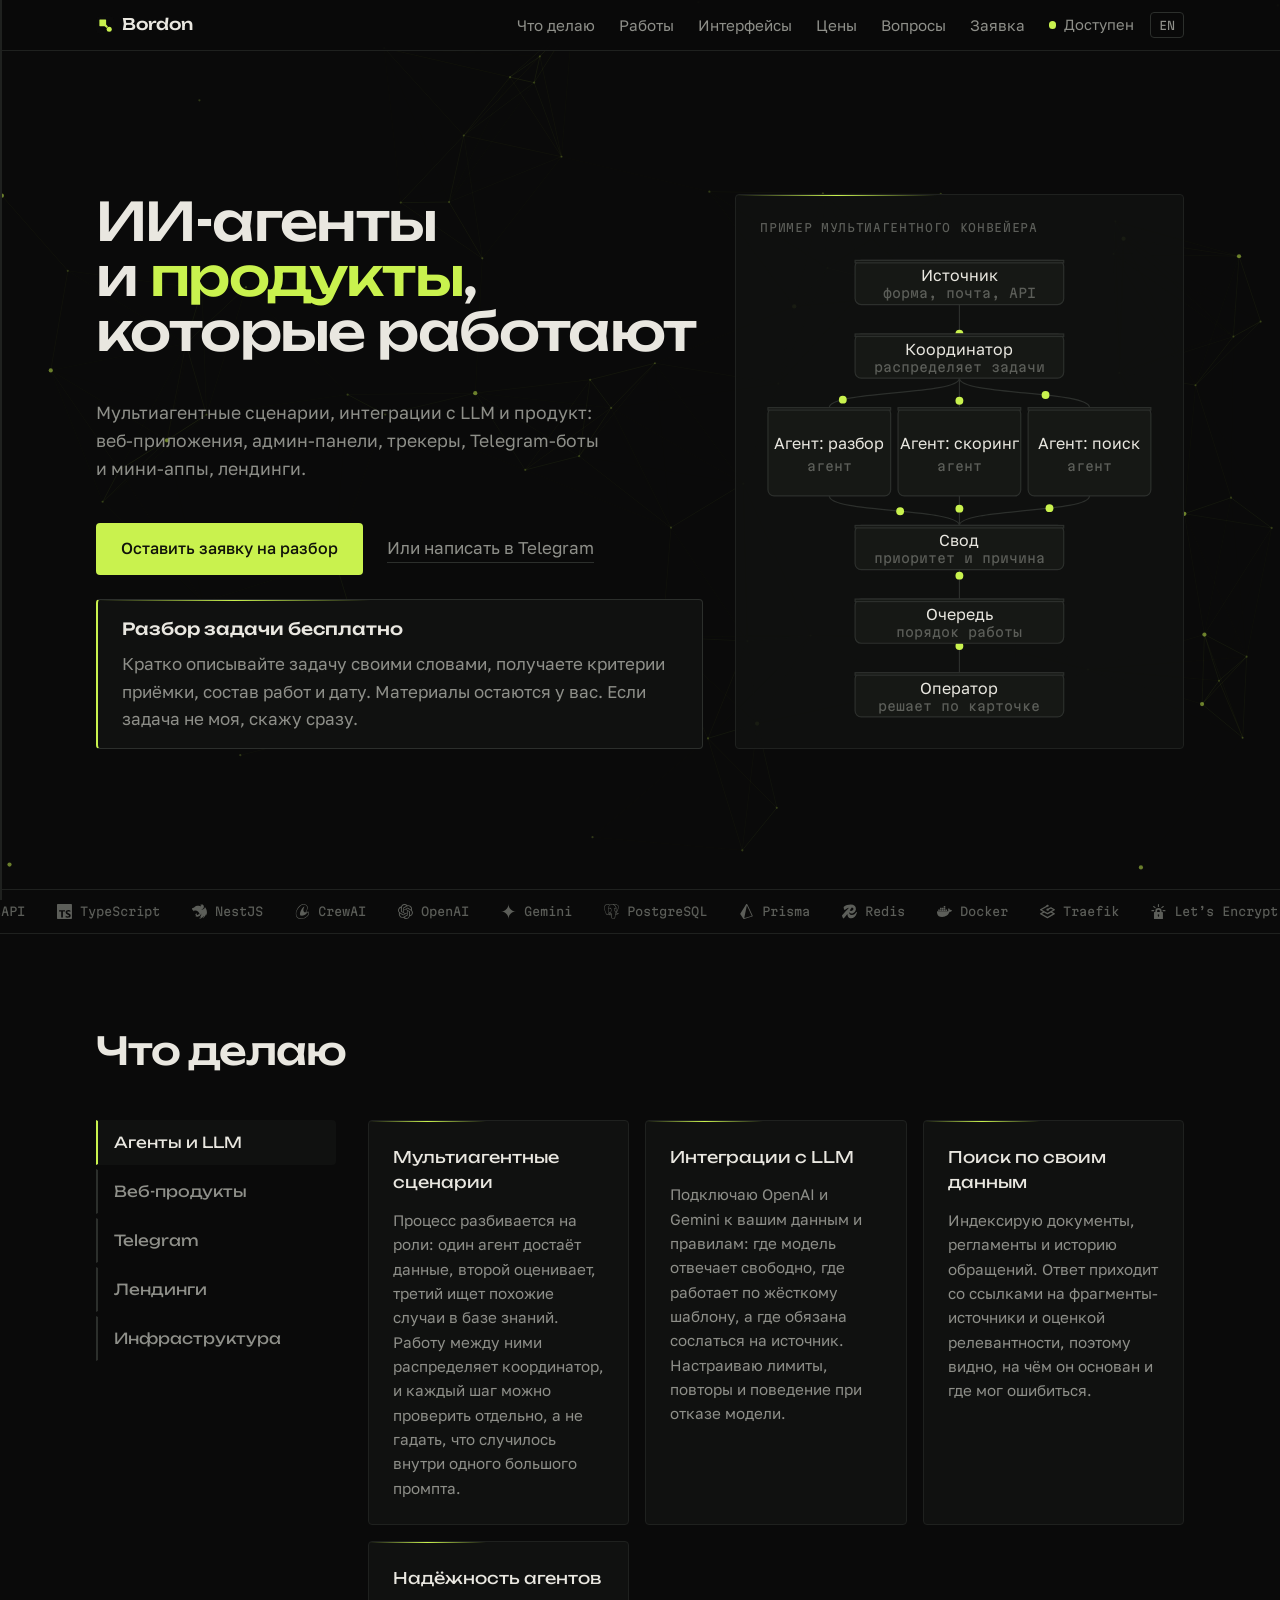
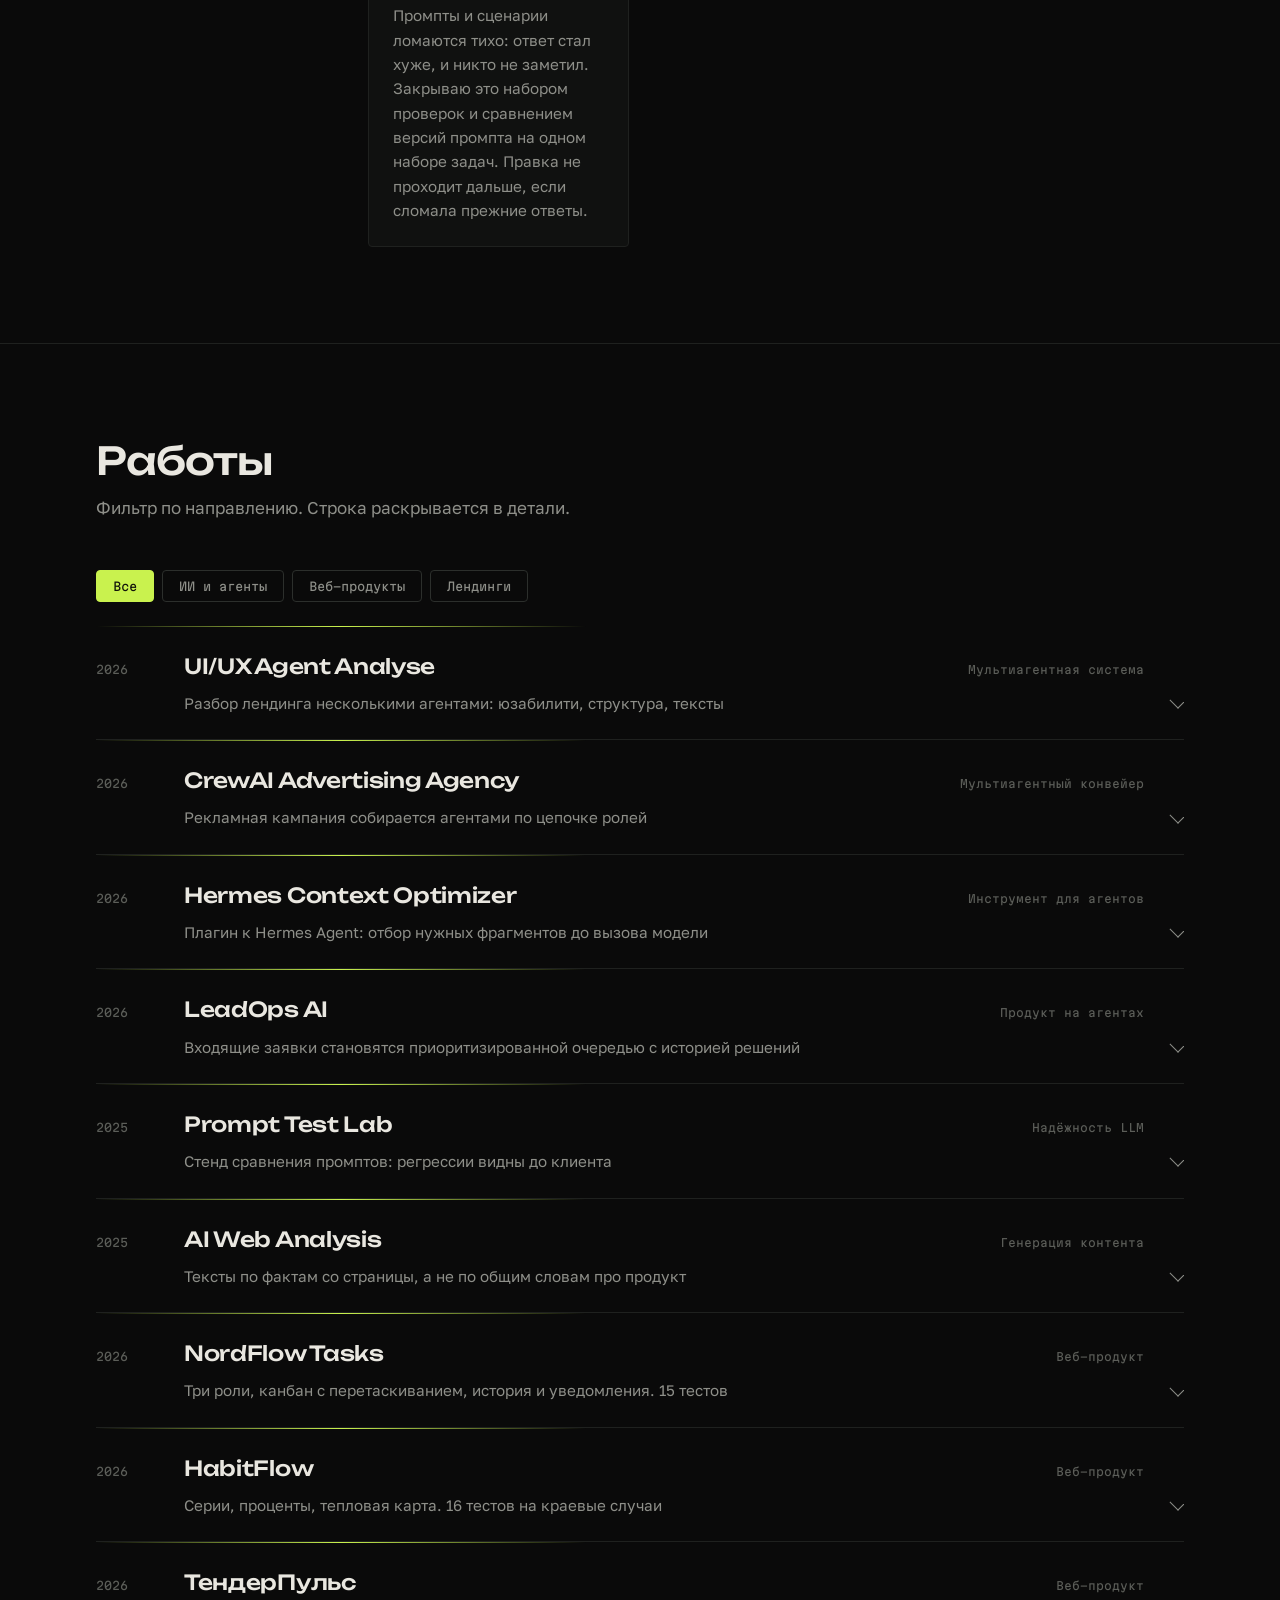
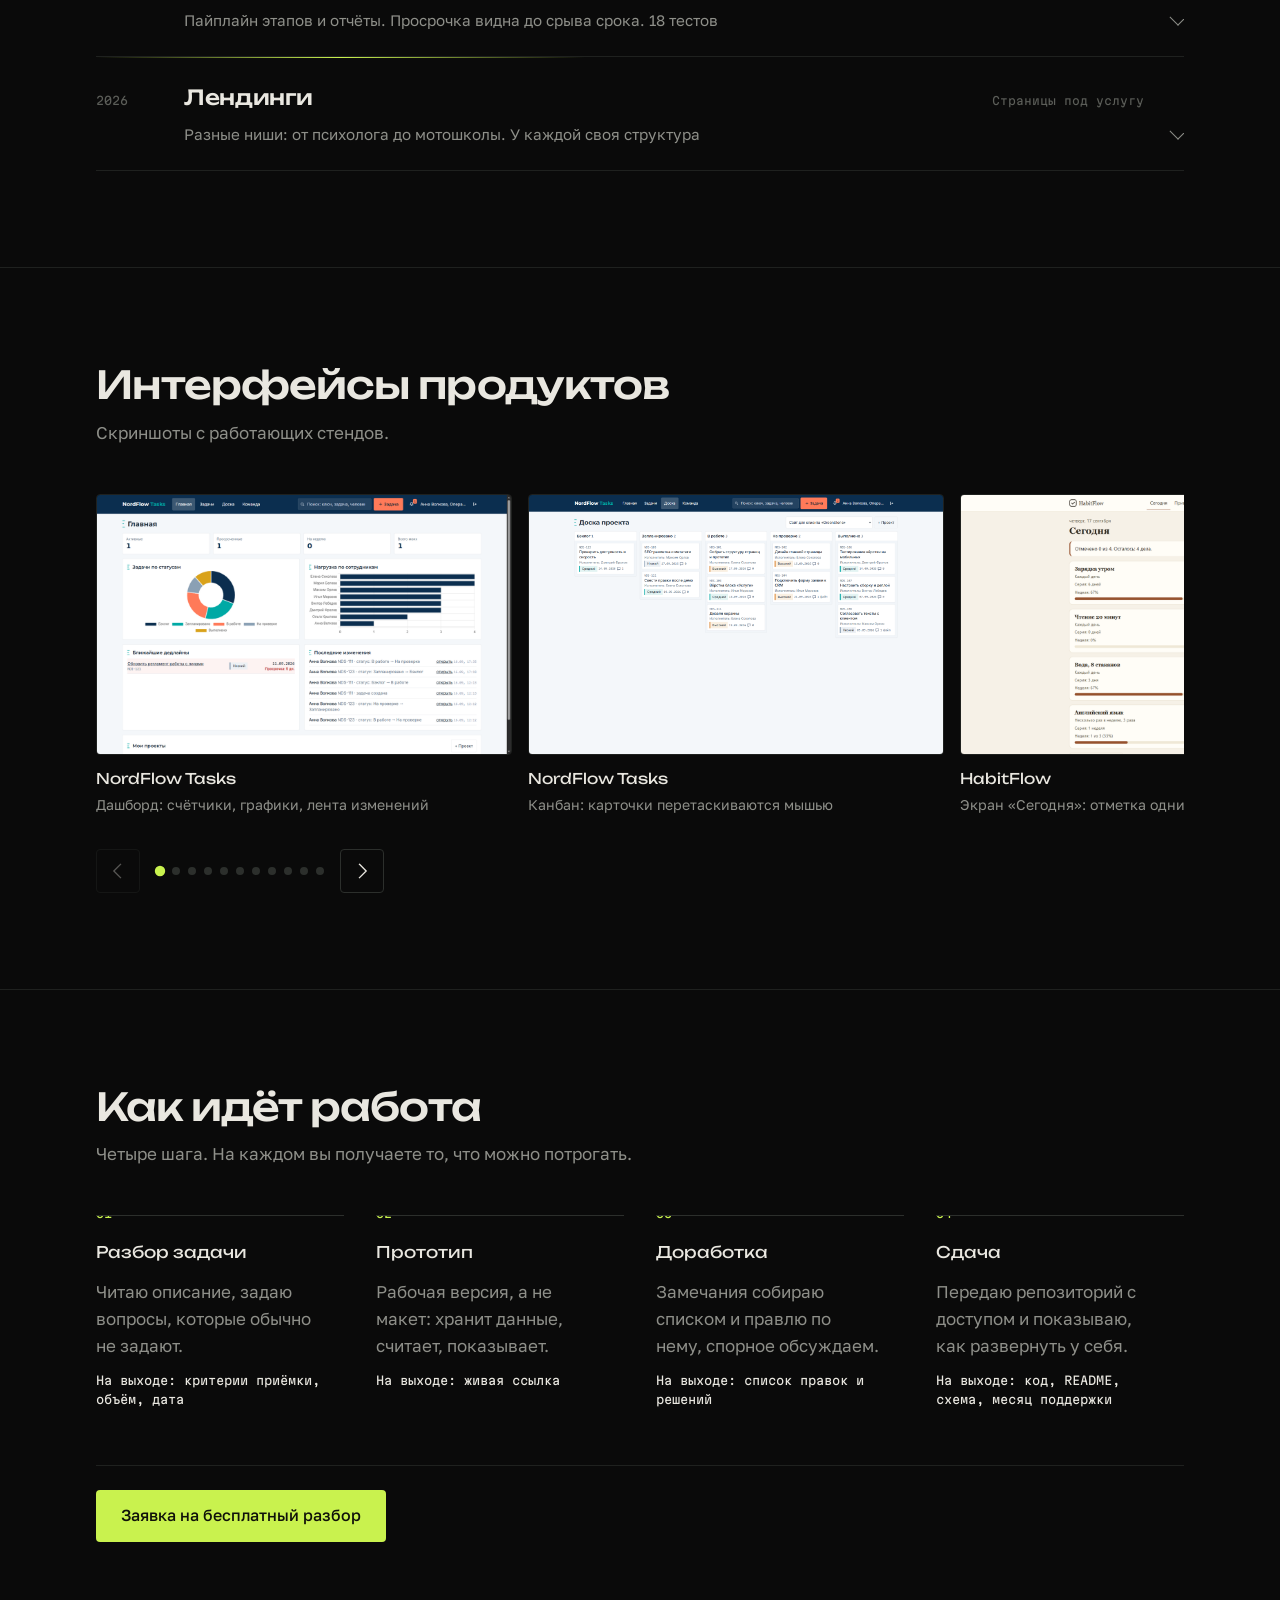
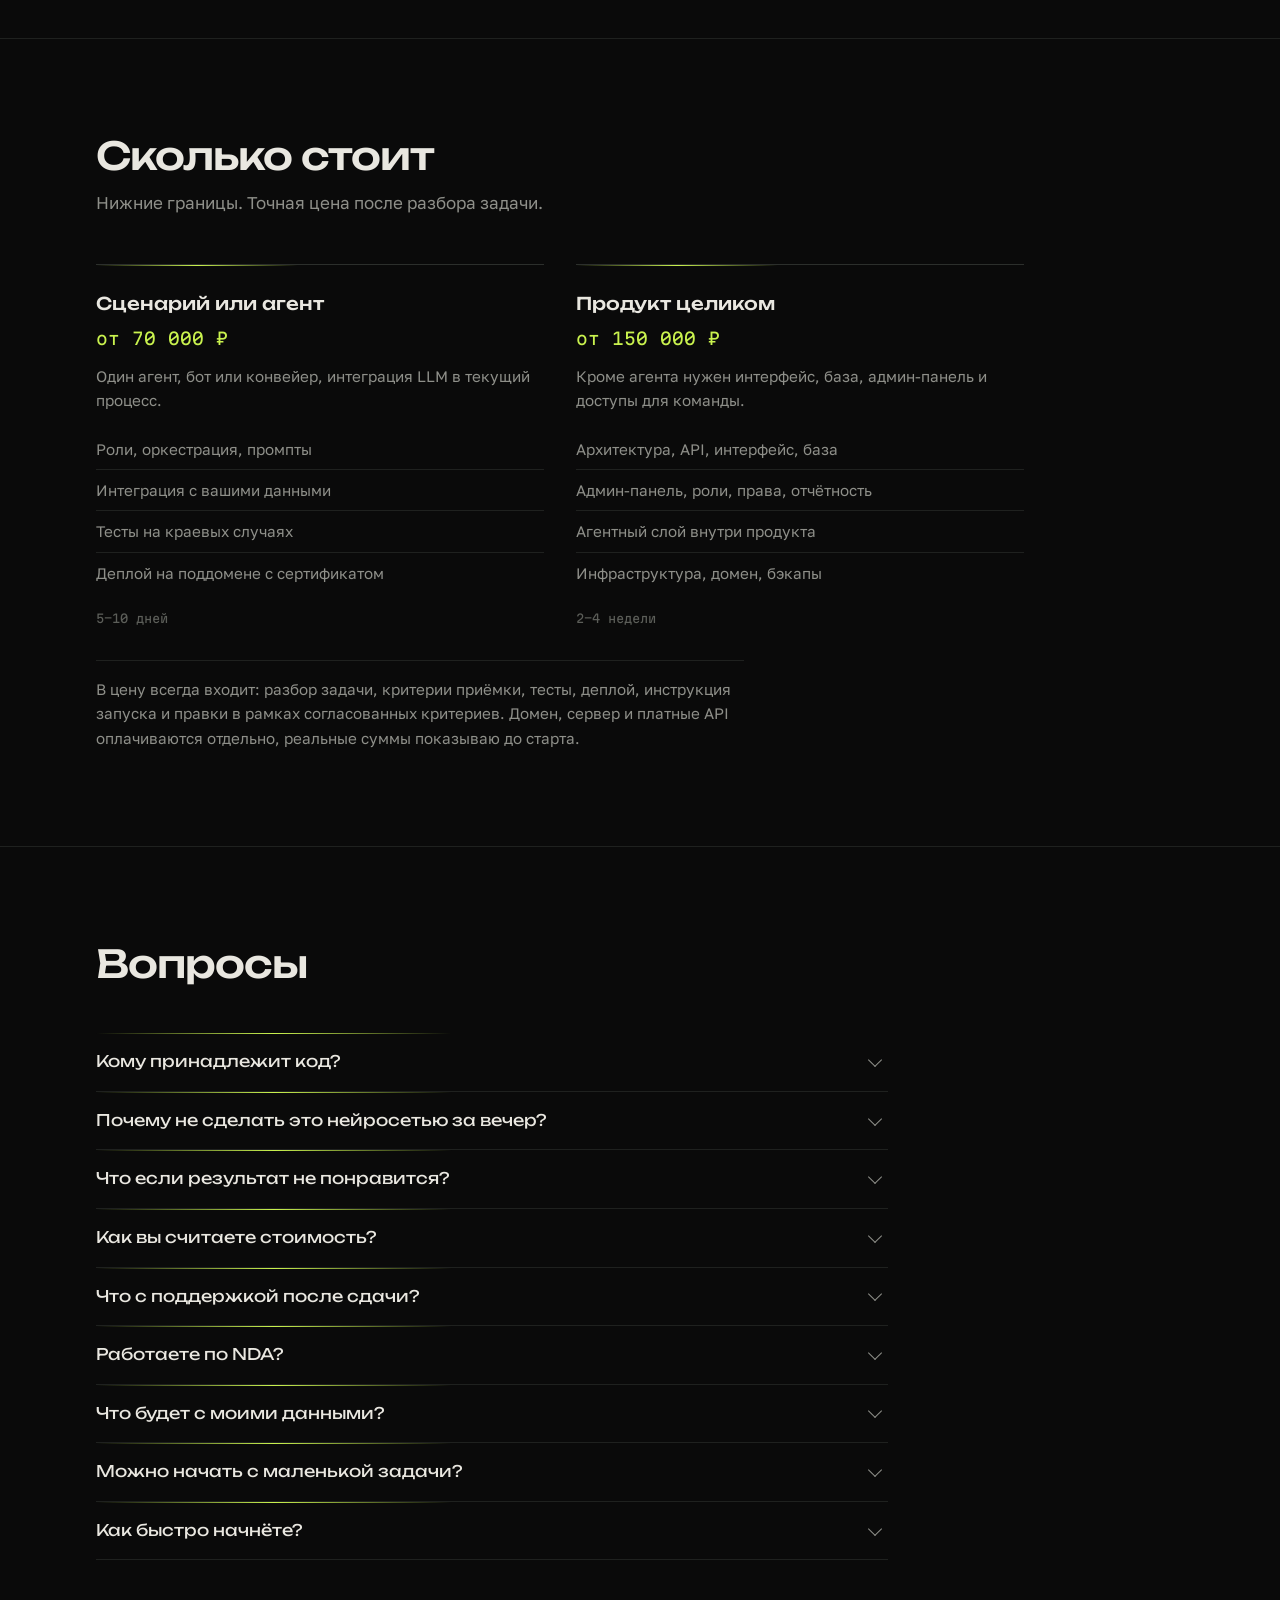
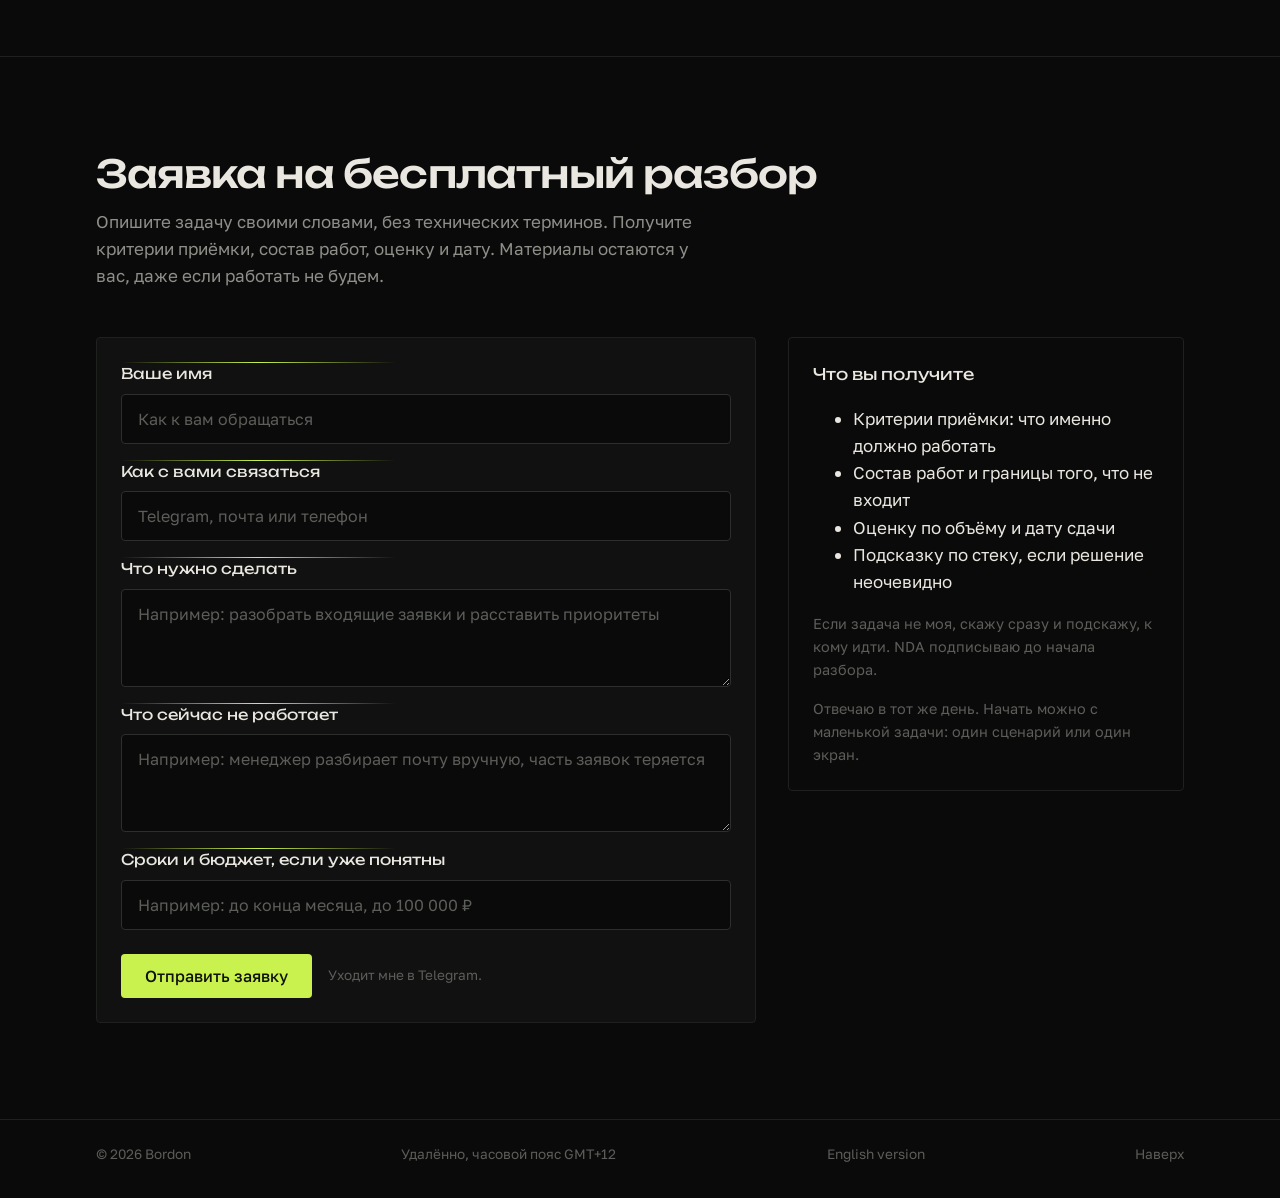
==== commit 8c764420: "Точность карточек: LeadOps и стенд промптов приведены к фактам - LeadOps: слой поиска по базе знаний" ====
--- a/index.html
+++ b/index.html
@@ -222,7 +222,7 @@
               </article>
               <article class="mini">
                 <h3>Надёжность агентов</h3>
-                <p>Промпты и сценарии ломаются тихо: ответ стал хуже, и никто не заметил. Закрываю это набором проверок и регрессией в CI. Правка промпта не проходит дальше, если сломала прежние ответы.</p>
+                <p>Промпты и сценарии ломаются тихо: ответ стал хуже, и никто не заметил. Закрываю это набором проверок и сравнением версий промпта на одном наборе задач. Правка не проходит дальше, если сломала прежние ответы.</p>
               </article>
             </div>
           </div>
@@ -396,7 +396,7 @@
             <span class="case__more" aria-hidden="true"></span>
           </summary>
           <div class="case__body">
-            <p class="case__what">Конвейер обработки лидов: источники, сырые сигналы, скоринг, очередь и операторские действия на одном API. Отдельный слой поиска по базе знаний с выдачей источников.</p>
+            <p class="case__what">Конвейер обработки лидов: источники, сырые сигналы, скоринг, очередь и операторские действия на одном API. Слой поиска по базе знаний с выдачей источников написан отдельным модулем и включается настройкой, на текущем стенде он выключен.</p>
             <p class="case__value"><span class="case__label">Зачем заказчику</span>Не нужно листать почту и таблицы, чтобы понять, что делать первым. Решения оператора фиксируются в истории.</p>
             <p class="case__note">Стенд развёрнут на отдельном сервере и закрыт от публичного доступа. Покажу на созвоне или пришлю доступ по запросу.</p>
             <ul class="tags"><li>NestJS</li><li>Prisma</li><li>PostgreSQL</li><li>LightRAG</li><li>Docker</li></ul>
@@ -408,13 +408,13 @@
             <span class="case__year">2025</span>
             <span class="case__title">Prompt Test Lab</span>
             <span class="case__cat">Надёжность LLM</span>
-            <span class="case__sum">Стенд сравнения промптов: регрессии ловятся в CI, а не клиентом</span>
-            <span class="case__more" aria-hidden="true"></span>
-          </summary>
-          <div class="case__body">
-            <p class="case__what">Ответы сохраняются и сравниваются между версиями промпта. Проверка идёт автоматически, при каждом изменении.</p>
+            <span class="case__sum">Стенд сравнения промптов: регрессии видны до клиента</span>
+            <span class="case__more" aria-hidden="true"></span>
+          </summary>
+          <div class="case__body">
+            <p class="case__what">Ответы сохраняются и сравниваются между версиями промпта. Прогон запускается скриптом, а результаты и метрики остаются для сравнения версий.</p>
             <p class="case__value"><span class="case__label">Зачем заказчику</span>Правка промпта не ломает прежние ответы тихо. Поломка видна до выката.</p>
-            <ul class="tags"><li>Python</li><li>GitHub Actions</li><li>тесты</li></ul>
+            <ul class="tags"><li>Python</li><li>LLM</li><li>метрики</li></ul>
             <a class="case__go" href="https://github.com/ai4bordon/prompt_test">Открыть на GitHub</a>
           </div>
         </details>
